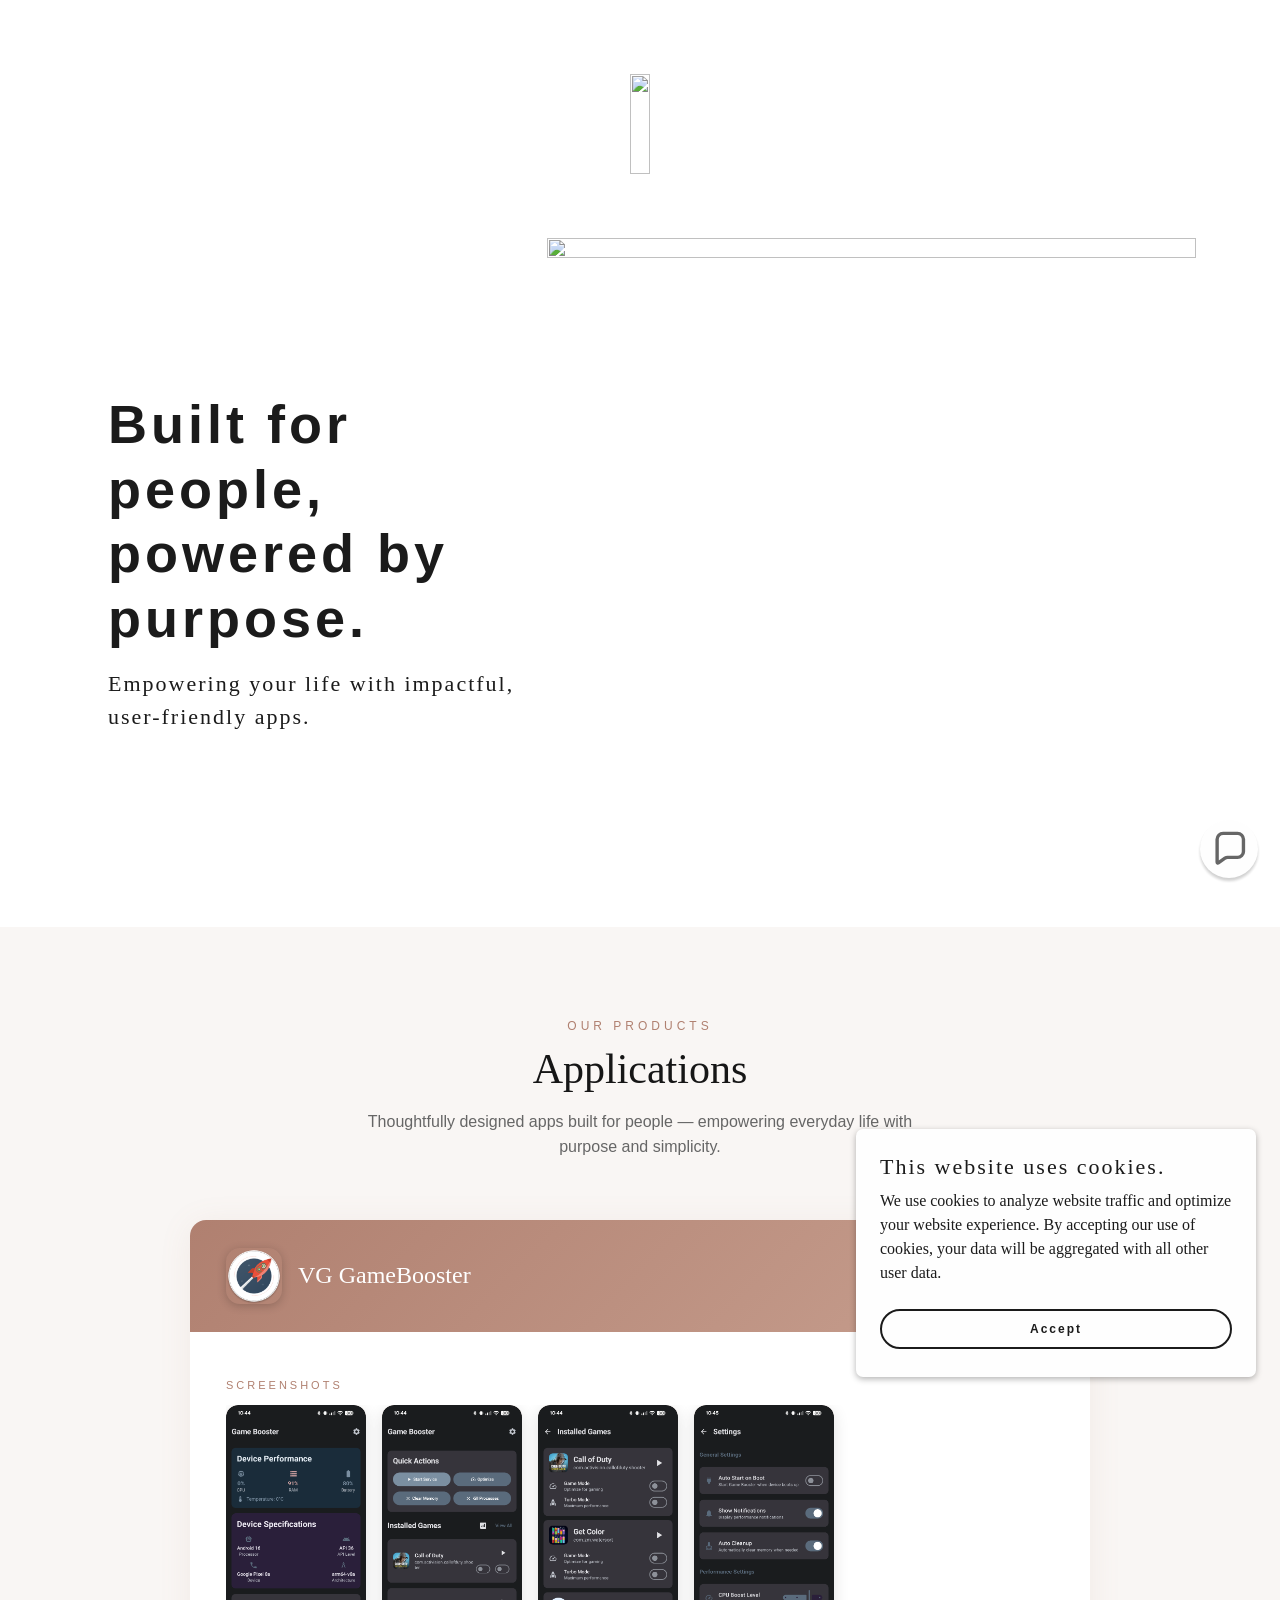
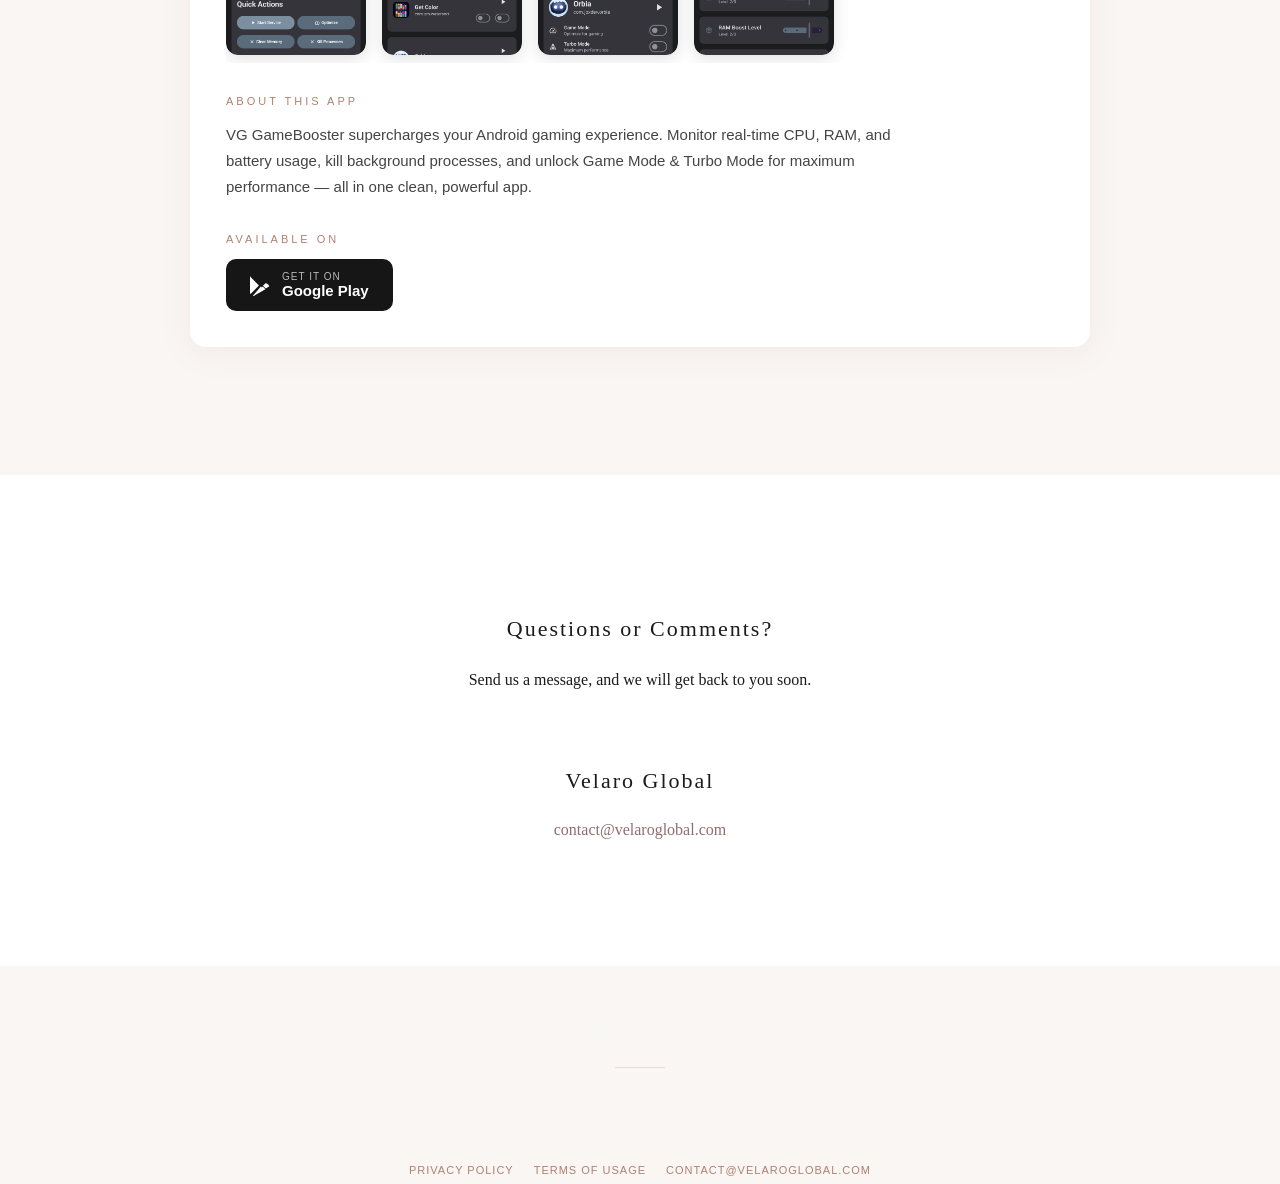
==== index.html @ 71d916b4 "refactoring: updated the html and removed footers" ====
<!DOCTYPE html>
<!-- saved from url=(0056)# -->
<html lang="en-IN"><head><meta http-equiv="Content-Type" content="text/html; charset=UTF-8"><meta http-equiv="X-UA-Compatible" content="IE=edge"><meta name="viewport" content="width=device-width, initial-scale=1"><title>Velaro Global</title>
<link rel="icon" type="image/x-icon" href="favicon.ico">
<link rel="icon" type="image/png" sizes="16x16" href="favicon-16x16.png">
<link rel="icon" type="image/png" sizes="32x32" href="favicon-32x32.png">
<link rel="apple-touch-icon" sizes="180x180" href="apple-touch-icon.png">
<link rel="icon" type="image/png" sizes="96x96" href="favicon-96x96.png"><meta name="author" content="Velaro Global"><meta name="generator" content="Starfield Technologies; Go Daddy Website Builder 8.0.0000"><meta property="og:url" content="#">
<meta property="og:site_name" content="Velaro Global">
<meta property="og:title" content="Velaro Global">
<meta property="og:description" content="Empowering your life with impactful, user-friendly apps.">
<meta property="og:type" content="website">
<meta property="og:image" content="https://img1.wsimg.com/isteam/getty/1651698988">
<meta property="og:locale" content="en_IN">
<meta name="twitter:card" content="summary">
<meta name="twitter:title" content="Velaro Global">
<meta name="twitter:description" content="Built for people, powered by purpose.">
<meta name="twitter:image" content="https://img1.wsimg.com/isteam/getty/1651698988">
<meta name="twitter:image:alt" content="Velaro Global">
<meta name="theme-color" content="#fefefe"><style data-inline-fonts="">/* latin-ext */
@font-face {
  font-family: 'Karla';
  font-style: normal;
  font-weight: 400;
  font-display: swap;
  src: url(https://img1.wsimg.com/gfonts/s/karla/v33/qkB9XvYC6trAT55ZBi1ueQVIjQTD-JrIH2G7nytkHRyQ8p4wUjm6bnEr.woff2) format('woff2');
  unicode-range: U+0100-02BA, U+02BD-02C5, U+02C7-02CC, U+02CE-02D7, U+02DD-02FF, U+0304, U+0308, U+0329, U+1D00-1DBF, U+1E00-1E9F, U+1EF2-1EFF, U+2020, U+20A0-20AB, U+20AD-20C0, U+2113, U+2C60-2C7F, U+A720-A7FF;
}
/* latin */
@font-face {
  font-family: 'Karla';
  font-style: normal;
  font-weight: 400;
  font-display: swap;
  src: url(https://img1.wsimg.com/gfonts/s/karla/v33/qkB9XvYC6trAT55ZBi1ueQVIjQTD-JrIH2G7nytkHRyQ8p4wUje6bg.woff2) format('woff2');
  unicode-range: U+0000-00FF, U+0131, U+0152-0153, U+02BB-02BC, U+02C6, U+02DA, U+02DC, U+0304, U+0308, U+0329, U+2000-206F, U+20AC, U+2122, U+2191, U+2193, U+2212, U+2215, U+FEFF, U+FFFD;
}
/* latin-ext */
@font-face {
  font-family: 'Karla';
  font-style: normal;
  font-weight: 700;
  font-display: swap;
  src: url(https://img1.wsimg.com/gfonts/s/karla/v33/qkB9XvYC6trAT55ZBi1ueQVIjQTD-JrIH2G7nytkHRyQ8p4wUjm6bnEr.woff2) format('woff2');
  unicode-range: U+0100-02BA, U+02BD-02C5, U+02C7-02CC, U+02CE-02D7, U+02DD-02FF, U+0304, U+0308, U+0329, U+1D00-1DBF, U+1E00-1E9F, U+1EF2-1EFF, U+2020, U+20A0-20AB, U+20AD-20C0, U+2113, U+2C60-2C7F, U+A720-A7FF;
}
/* latin */
@font-face {
  font-family: 'Karla';
  font-style: normal;
  font-weight: 700;
  font-display: swap;
  src: url(https://img1.wsimg.com/gfonts/s/karla/v33/qkB9XvYC6trAT55ZBi1ueQVIjQTD-JrIH2G7nytkHRyQ8p4wUje6bg.woff2) format('woff2');
  unicode-range: U+0000-00FF, U+0131, U+0152-0153, U+02BB-02BC, U+02C6, U+02DA, U+02DC, U+0304, U+0308, U+0329, U+2000-206F, U+20AC, U+2122, U+2191, U+2193, U+2212, U+2215, U+FEFF, U+FFFD;
}

/* cyrillic-ext */
@font-face {
  font-family: 'Old Standard TT';
  font-style: italic;
  font-weight: 400;
  font-display: swap;
  src: url(https://img1.wsimg.com/gfonts/s/oldstandardtt/v22/MwQsbh3o1vLImiwAVvYawgcf2eVer2q3bHNiZg.woff2) format('woff2');
  unicode-range: U+0460-052F, U+1C80-1C8A, U+20B4, U+2DE0-2DFF, U+A640-A69F, U+FE2E-FE2F;
}
/* cyrillic */
@font-face {
  font-family: 'Old Standard TT';
  font-style: italic;
  font-weight: 400;
  font-display: swap;
  src: url(https://img1.wsimg.com/gfonts/s/oldstandardtt/v22/MwQsbh3o1vLImiwAVvYawgcf2eVer2q-bHNiZg.woff2) format('woff2');
  unicode-range: U+0301, U+0400-045F, U+0490-0491, U+04B0-04B1, U+2116;
}
/* vietnamese */
@font-face {
  font-family: 'Old Standard TT';
  font-style: italic;
  font-weight: 400;
  font-display: swap;
  src: url(https://img1.wsimg.com/gfonts/s/oldstandardtt/v22/MwQsbh3o1vLImiwAVvYawgcf2eVer2q1bHNiZg.woff2) format('woff2');
  unicode-range: U+0102-0103, U+0110-0111, U+0128-0129, U+0168-0169, U+01A0-01A1, U+01AF-01B0, U+0300-0301, U+0303-0304, U+0308-0309, U+0323, U+0329, U+1EA0-1EF9, U+20AB;
}
/* latin-ext */
@font-face {
  font-family: 'Old Standard TT';
  font-style: italic;
  font-weight: 400;
  font-display: swap;
  src: url(https://img1.wsimg.com/gfonts/s/oldstandardtt/v22/MwQsbh3o1vLImiwAVvYawgcf2eVer2q0bHNiZg.woff2) format('woff2');
  unicode-range: U+0100-02BA, U+02BD-02C5, U+02C7-02CC, U+02CE-02D7, U+02DD-02FF, U+0304, U+0308, U+0329, U+1D00-1DBF, U+1E00-1E9F, U+1EF2-1EFF, U+2020, U+20A0-20AB, U+20AD-20C0, U+2113, U+2C60-2C7F, U+A720-A7FF;
}
/* latin */
@font-face {
  font-family: 'Old Standard TT';
  font-style: italic;
  font-weight: 400;
  font-display: swap;
  src: url(https://img1.wsimg.com/gfonts/s/oldstandardtt/v22/MwQsbh3o1vLImiwAVvYawgcf2eVer2q6bHM.woff2) format('woff2');
  unicode-range: U+0000-00FF, U+0131, U+0152-0153, U+02BB-02BC, U+02C6, U+02DA, U+02DC, U+0304, U+0308, U+0329, U+2000-206F, U+20AC, U+2122, U+2191, U+2193, U+2212, U+2215, U+FEFF, U+FFFD;
}
/* cyrillic-ext */
@font-face {
  font-family: 'Old Standard TT';
  font-style: normal;
  font-weight: 400;
  font-display: swap;
  src: url(https://img1.wsimg.com/gfonts/s/oldstandardtt/v22/MwQubh3o1vLImiwAVvYawgcf2eVep1q4dHc.woff2) format('woff2');
  unicode-range: U+0460-052F, U+1C80-1C8A, U+20B4, U+2DE0-2DFF, U+A640-A69F, U+FE2E-FE2F;
}
/* cyrillic */
@font-face {
  font-family: 'Old Standard TT';
  font-style: normal;
  font-weight: 400;
  font-display: swap;
  src: url(https://img1.wsimg.com/gfonts/s/oldstandardtt/v22/MwQubh3o1vLImiwAVvYawgcf2eVerlq4dHc.woff2) format('woff2');
  unicode-range: U+0301, U+0400-045F, U+0490-0491, U+04B0-04B1, U+2116;
}
/* vietnamese */
@font-face {
  font-family: 'Old Standard TT';
  font-style: normal;
  font-weight: 400;
  font-display: swap;
  src: url(https://img1.wsimg.com/gfonts/s/oldstandardtt/v22/MwQubh3o1vLImiwAVvYawgcf2eVepVq4dHc.woff2) format('woff2');
  unicode-range: U+0102-0103, U+0110-0111, U+0128-0129, U+0168-0169, U+01A0-01A1, U+01AF-01B0, U+0300-0301, U+0303-0304, U+0308-0309, U+0323, U+0329, U+1EA0-1EF9, U+20AB;
}
/* latin-ext */
@font-face {
  font-family: 'Old Standard TT';
  font-style: normal;
  font-weight: 400;
  font-display: swap;
  src: url(https://img1.wsimg.com/gfonts/s/oldstandardtt/v22/MwQubh3o1vLImiwAVvYawgcf2eVepFq4dHc.woff2) format('woff2');
  unicode-range: U+0100-02BA, U+02BD-02C5, U+02C7-02CC, U+02CE-02D7, U+02DD-02FF, U+0304, U+0308, U+0329, U+1D00-1DBF, U+1E00-1E9F, U+1EF2-1EFF, U+2020, U+20A0-20AB, U+20AD-20C0, U+2113, U+2C60-2C7F, U+A720-A7FF;
}
/* latin */
@font-face {
  font-family: 'Old Standard TT';
  font-style: normal;
  font-weight: 400;
  font-display: swap;
  src: url(https://img1.wsimg.com/gfonts/s/oldstandardtt/v22/MwQubh3o1vLImiwAVvYawgcf2eVeqlq4.woff2) format('woff2');
  unicode-range: U+0000-00FF, U+0131, U+0152-0153, U+02BB-02BC, U+02C6, U+02DA, U+02DC, U+0304, U+0308, U+0329, U+2000-206F, U+20AC, U+2122, U+2191, U+2193, U+2212, U+2215, U+FEFF, U+FFFD;
}
/* cyrillic-ext */
@font-face {
  font-family: 'Old Standard TT';
  font-style: normal;
  font-weight: 700;
  font-display: swap;
  src: url(https://img1.wsimg.com/gfonts/s/oldstandardtt/v22/MwQrbh3o1vLImiwAVvYawgcf2eVWEX-tRlZfX80.woff2) format('woff2');
  unicode-range: U+0460-052F, U+1C80-1C8A, U+20B4, U+2DE0-2DFF, U+A640-A69F, U+FE2E-FE2F;
}
/* cyrillic */
@font-face {
  font-family: 'Old Standard TT';
  font-style: normal;
  font-weight: 700;
  font-display: swap;
  src: url(https://img1.wsimg.com/gfonts/s/oldstandardtt/v22/MwQrbh3o1vLImiwAVvYawgcf2eVWEX-tT1ZfX80.woff2) format('woff2');
  unicode-range: U+0301, U+0400-045F, U+0490-0491, U+04B0-04B1, U+2116;
}
/* vietnamese */
@font-face {
  font-family: 'Old Standard TT';
  font-style: normal;
  font-weight: 700;
  font-display: swap;
  src: url(https://img1.wsimg.com/gfonts/s/oldstandardtt/v22/MwQrbh3o1vLImiwAVvYawgcf2eVWEX-tRFZfX80.woff2) format('woff2');
  unicode-range: U+0102-0103, U+0110-0111, U+0128-0129, U+0168-0169, U+01A0-01A1, U+01AF-01B0, U+0300-0301, U+0303-0304, U+0308-0309, U+0323, U+0329, U+1EA0-1EF9, U+20AB;
}
/* latin-ext */
@font-face {
  font-family: 'Old Standard TT';
  font-style: normal;
  font-weight: 700;
  font-display: swap;
  src: url(https://img1.wsimg.com/gfonts/s/oldstandardtt/v22/MwQrbh3o1vLImiwAVvYawgcf2eVWEX-tRVZfX80.woff2) format('woff2');
  unicode-range: U+0100-02BA, U+02BD-02C5, U+02C7-02CC, U+02CE-02D7, U+02DD-02FF, U+0304, U+0308, U+0329, U+1D00-1DBF, U+1E00-1E9F, U+1EF2-1EFF, U+2020, U+20A0-20AB, U+20AD-20C0, U+2113, U+2C60-2C7F, U+A720-A7FF;
}
/* latin */
@font-face {
  font-family: 'Old Standard TT';
  font-style: normal;
  font-weight: 700;
  font-display: swap;
  src: url(https://img1.wsimg.com/gfonts/s/oldstandardtt/v22/MwQrbh3o1vLImiwAVvYawgcf2eVWEX-tS1Zf.woff2) format('woff2');
  unicode-range: U+0000-00FF, U+0131, U+0152-0153, U+02BB-02BC, U+02C6, U+02DA, U+02DC, U+0304, U+0308, U+0329, U+2000-206F, U+20AC, U+2122, U+2191, U+2193, U+2212, U+2215, U+FEFF, U+FFFD;
}
</style><style>.x{-ms-text-size-adjust:100%;-webkit-text-size-adjust:100%;-webkit-tap-highlight-color:rgba(0,0,0,0);margin:0;box-sizing:border-box}.x *,.x :after,.x :before{box-sizing:inherit}.x-el a[href^="mailto:"]:not(.x-el),.x-el a[href^="tel:"]:not(.x-el){color:inherit;font-size:inherit;text-decoration:inherit}.x-el-article,.x-el-aside,.x-el-details,.x-el-figcaption,.x-el-figure,.x-el-footer,.x-el-header,.x-el-hgroup,.x-el-main,.x-el-menu,.x-el-nav,.x-el-section,.x-el-summary{display:block}.x-el-audio,.x-el-canvas,.x-el-progress,.x-el-video{display:inline-block;vertical-align:baseline}.x-el-audio:not([controls]){display:none;height:0}.x-el-template{display:none}.x-el-a{background-color:transparent;color:inherit}.x-el-a:active,.x-el-a:hover{outline:0}.x-el-abbr[title]{border-bottom:1px dotted}.x-el-b,.x-el-strong{font-weight:700}.x-el-dfn{font-style:italic}.x-el-mark{background:#ff0;color:#000}.x-el-small{font-size:80%}.x-el-sub,.x-el-sup{font-size:75%;line-height:0;position:relative;vertical-align:baseline}.x-el-sup{top:-.5em}.x-el-sub{bottom:-.25em}.x-el-img{vertical-align:middle;border:0}.x-el-svg:not(:root){overflow:hidden}.x-el-figure{margin:0}.x-el-hr{box-sizing:content-box;height:0}.x-el-pre{overflow:auto}.x-el-code,.x-el-kbd,.x-el-pre,.x-el-samp{font-family:monospace,monospace;font-size:1em}.x-el-button,.x-el-input,.x-el-optgroup,.x-el-select,.x-el-textarea{color:inherit;font:inherit;margin:0}.x-el-button{overflow:visible}.x-el-button,.x-el-select{text-transform:none}.x-el-button,.x-el-input[type=button],.x-el-input[type=reset],.x-el-input[type=submit]{-webkit-appearance:button;cursor:pointer}.x-el-button[disabled],.x-el-input[disabled]{cursor:default}.x-el-button::-moz-focus-inner,.x-el-input::-moz-focus-inner{border:0;padding:0}.x-el-input{line-height:normal}.x-el-input[type=checkbox],.x-el-input[type=radio]{box-sizing:border-box;padding:0}.x-el-input[type=number]::-webkit-inner-spin-button,.x-el-input[type=number]::-webkit-outer-spin-button{height:auto}.x-el-input[type=search]{-webkit-appearance:textfield;box-sizing:content-box}.x-el-input[type=search]::-webkit-search-cancel-button,.x-el-input[type=search]::-webkit-search-decoration{-webkit-appearance:none}.x-el-textarea{border:0}.x-el-fieldset{border:1px solid silver;margin:0 2px;padding:.35em .625em .75em}.x-el-legend{border:0;padding:0}.x-el-textarea{overflow:auto}.x-el-optgroup{font-weight:700}.x-el-table{border-collapse:collapse;border-spacing:0}.x-el-td,.x-el-th{padding:0}.x{-webkit-font-smoothing:antialiased}.x-el-hr{border:0}.x-el-fieldset,.x-el-input,.x-el-select,.x-el-textarea{margin-top:0;margin-bottom:0}.x-el-fieldset,.x-el-input[type=email],.x-el-input[type=text],.x-el-textarea{width:100%}.x-el-input,.x-el-label{vertical-align:middle}.x-el-input{border-style:none;padding:.5em}.x-el-select:not([multiple]){vertical-align:middle}.x-el-textarea{line-height:1.75;padding:.5em}.x-el.d-none{display:none!important}.sideline-footer{margin-top:auto}.disable-scroll{touch-action:none;overflow:hidden;position:fixed;max-width:100vw}@keyframes loaderscale{0%{transform:scale(1);opacity:1}45%{transform:scale(.1);opacity:.7}80%{transform:scale(1);opacity:1}}.x-loader svg{display:inline-block}.x-loader svg:first-child{animation:loaderscale .75s cubic-bezier(.2,.68,.18,1.08) -.24s infinite}.x-loader svg:nth-child(2){animation:loaderscale .75s cubic-bezier(.2,.68,.18,1.08) -.12s infinite}.x-loader svg:nth-child(3){animation:loaderscale .75s cubic-bezier(.2,.68,.18,1.08) 0s infinite}.x-icon>svg{transition:transform .33s ease-in-out}.x-icon>svg.rotate-90{transform:rotate(-90deg)}.x-icon>svg.rotate90{transform:rotate(90deg)}.x-icon>svg.rotate-180{transform:rotate(-180deg)}.x-icon>svg.rotate180{transform:rotate(180deg)}.x-rt ol,.x-rt ul{text-align:left}.x-rt p{margin:0}.mte-inline-block{display:inline-block}@media only screen and (min-device-width:1025px){:root select,_::-webkit-full-page-media,_:future{font-family:sans-serif!important}}

</style>
<style>/*
Copyright (c) 2011-2012, Jonathan Pinhorn (jonpinhorn.typedesign@gmail.com), with Reserved Font Names "Karla"

This Font Software is licensed under the SIL Open Font License, Version 1.1.
This license is copied below, and is also available with a FAQ at: http://scripts.sil.org/OFL

—————————————————————————————-
SIL OPEN FONT LICENSE Version 1.1 - 26 February 2007
—————————————————————————————-
*/

/*
Copyright 2011 The Old Standard Project Authors (amkryukov@gmail.com)

This Font Software is licensed under the SIL Open Font License, Version 1.1.
This license is copied below, and is also available with a FAQ at: http://scripts.sil.org/OFL

—————————————————————————————-
SIL OPEN FONT LICENSE Version 1.1 - 26 February 2007
—————————————————————————————-
*/
</style>
<style data-glamor="cxs-default-sheet">.x .c1-1{letter-spacing:normal}.x .c1-2{text-transform:none}.x .c1-3{background-color:rgb(255, 255, 255)}.x .c1-4{width:100%}.x .c1-5 > div{position:relative}.x .c1-6 > div{overflow:hidden}.x .c1-7 > div{margin-top:auto}.x .c1-8 > div{margin-right:auto}.x .c1-9 > div{margin-bottom:auto}.x .c1-a > div{margin-left:auto}.x .c1-b{font-family:'Old Standard TT', serif}.x .c1-c{font-size:16px}.x .c1-h{padding-top:100px}.x .c1-i{padding-bottom:100px}.x .c1-j{overflow:hidden}.x .c1-k{padding:0px !important}.x .c1-n{display:none}.x .c1-p{position:relative}.x .c1-q{background-color:transparent}.x .c1-r{z-index:auto}.x .c1-w{align-items:center}.x .c1-x{flex-wrap:nowrap}.x .c1-y{display:flex}.x .c1-z{margin-top:0px}.x .c1-10{margin-right:0px}.x .c1-11{margin-bottom:0px}.x .c1-12{margin-left:0px}.x .c1-13{padding-top:8px}.x .c1-14{padding-right:8px}.x .c1-15{padding-bottom:8px}.x .c1-16{padding-left:8px}.x .c1-17{[object -object]:0px}.x .c1-19{width:0px}.x .c1-1a{padding-right:0px}.x .c1-1b{padding-left:0px}.x .c1-1c{text-align:center}.x .c1-1d{justify-content:center}.x .c1-1e{overflow-wrap:break-word}.x .c1-1f{display:inline-block}.x .c1-1g{font-family:'Karla', sans-serif}.x .c1-1h{font-size:14px}.x .c1-1p{letter-spacing:inherit}.x .c1-1q{text-transform:inherit}.x .c1-1r{text-decoration:none}.x .c1-1s{word-wrap:break-word}.x .c1-1t{display:inline}.x .c1-1u{cursor:pointer}.x .c1-1v{border-top:0px}.x .c1-1w{border-right:0px}.x .c1-1x{border-bottom:0px}.x .c1-1y{border-left:0px}.x .c1-1z{max-width:100%}.x .c1-20{width:auto}.x .c1-21{color:rgb(22, 22, 22)}.x .c1-22{font-weight:inherit}.x .c1-23:hover{color:rgb(64, 64, 64)}.x .c1-24:active{color:rgb(22, 22, 22)}.x .c1-25{padding-top:0px}.x .c1-26{padding-bottom:0px}.x .c1-28{margin-left:auto}.x .c1-29{margin-right:auto}.x .c1-2a{vertical-align:middle}.x .c1-2b{aspect-ratio:1 / 1}.x .c1-2c{object-fit:contain}.x .c1-2d{height:80px}.x .c1-2e{transition:max-height .5s}.x .c1-2f{border-radius:0px}.x .c1-2y{justify-content:flex-end}.x .c1-32{padding-left:48px}.x .c1-33{padding-right:48px}.x .c1-34{padding-top:24px}.x .c1-35{padding-bottom:24px}.x .c1-36{gap:32px}.x .c1-37{flex-basis:44%}.x .c1-38{max-width:44%}.x .c1-3c{padding-left:24px}.x .c1-3d{padding-right:24px}.x .c1-3n{box-sizing:border-box}.x .c1-3o{flex-direction:row}.x .c1-3p{flex-wrap:wrap}.x .c1-3q{flex-grow:1}.x .c1-3r{flex-shrink:1}.x .c1-3s{flex-basis:auto}.x .c1-3t .nav-item.visible{padding-right:40px}.x .c1-3u .nav-item.visible{padding-left:0px}.x .c1-3v .last-visible-nav-item{padding-right:0 !important}.x .c1-3w{order:1}.x .c1-3x{flex-direction:column}.x .c1-42{text-align:left}.x .c1-43{padding-top:40px}.x .c1-44{padding-bottom:40px}.x .c1-4a{width:inherit}.x .c1-4c{display:block}.x .c1-4d{line-height:1.2}.x .c1-4e{letter-spacing:4px}.x .c1-4f{white-space:pre-line}.x .c1-4g{font-size:35px}.x .c1-4h{color:rgb(27, 27, 27)}.x .c1-4i{font-weight:700}.x .c1-4o{word-wrap:normal !important}.x .c1-4p{overflow-wrap:normal !important}.x .c1-4q{position:absolute}.x .c1-4r{visibility:hidden}.x .c1-4s{overflow:visible}.x .c1-4t{left:0px}.x .c1-4u{font-size:28px}.x .c1-4z{font-size:25px}.x .c1-54{font-size:19px}.x .c1-59{letter-spacing:2px}.x .c1-5a{line-height:1.5}.x .c1-5b{margin-bottom:16px}.x .c1-5c{text-wrap:pretty}.x .c1-5d > p{margin-top:0}.x .c1-5e > p{margin-right:0}.x .c1-5f > p{margin-bottom:0}.x .c1-5g > p{margin-left:0}.x .c1-5h{font-size:22px}.x .c1-5i{font-weight:400}.x .c1-5n{font-size:inherit !important}.x .c1-5o{color:inherit}.x .c1-5p{line-height:inherit}.x .c1-5q{font-style:italic}.x .c1-5r{text-decoration:line-through}.x .c1-5s{text-decoration:underline}.x .c1-5t{flex-basis:100%}.x .c1-5u{order:0}.x .c1-5x{height:100%}.x .c1-5y{border-width:0 !important}.x .c1-5z{margin-top:40px}.x .c1-64{margin-right:-12px}.x .c1-65{margin-bottom:-24px}.x .c1-66{margin-left:-12px}.x .c1-6b{flex-basis:0%}.x .c1-6c{padding-right:12px}.x .c1-6d{padding-left:12px}.x .c1-6o{line-height:1.25}.x .c1-6p{margin-bottom:24px}.x .c1-6q > p > ol{text-align:left}.x .c1-6r > p > ol{display:block}.x .c1-6s > p > ol{padding-left:1.3em}.x .c1-6t > p > ol{margin-left:16px}.x .c1-6u > p > ol{margin-right:16px}.x .c1-6v > p > ol{margin-top:auto}.x .c1-6w > p > ol{margin-bottom:auto}.x .c1-6x > p > ol{text-wrap:pretty}.x .c1-6y > p > ul{text-align:left}.x .c1-6z > p > ul{display:block}.x .c1-70 > p > ul{padding-left:1.3em}.x .c1-71 > p > ul{margin-left:16px}.x .c1-72 > p > ul{margin-right:16px}.x .c1-73 > p > ul{margin-top:auto}.x .c1-74 > p > ul{margin-bottom:auto}.x .c1-75 > p > ul{text-wrap:pretty}.x .c1-76 > ul{text-align:left}.x .c1-77 > ul{display:block}.x .c1-78 > ul{padding-left:1.3em}.x .c1-79 > ul{margin-left:16px}.x .c1-7a > ul{margin-right:16px}.x .c1-7b > ul{margin-top:auto}.x .c1-7c > ul{margin-bottom:auto}.x .c1-7d > ul{text-wrap:pretty}.x .c1-7e > ol{text-align:left}.x .c1-7f > ol{display:block}.x .c1-7g > ol{padding-left:1.3em}.x .c1-7h > ol{margin-left:16px}.x .c1-7i > ol{margin-right:16px}.x .c1-7j > ol{margin-top:auto}.x .c1-7k > ol{margin-bottom:auto}.x .c1-7l > ol{text-wrap:pretty}.x .c1-7m > p{line-height:1.8}.x .c1-7n{color:rgb(143, 110, 110)}.x .c1-7o:hover{color:rgb(71, 71, 71)}.x .c1-7p:active{color:rgb(48, 48, 48)}.x .c1-7q{background-color:rgb(22, 22, 22)}.x .c1-7r{padding-top:56px}.x .c1-7s{padding-bottom:56px}.x .c1-7u{color:rgb(247, 247, 247)}.x .c1-7v{border-color:rgb(42, 42, 42)}.x .c1-7w{border-bottom-width:1px}.x .c1-7x{border-style:solid}.x .c1-7y{width:50px}.x .c1-7z{margin-bottom:4px}.x .c1-80{color:rgb(254, 254, 254)}.x .c1-81:hover{color:rgb(197, 197, 197)}.x .c1-82:active{color:rgb(254, 254, 254)}.x .c1-83{position:fixed}.x .c1-84{right:0px}.x .c1-85{z-index:10000}.x .c1-86{height:auto}.x .c1-87{background-color:rgb(254, 254, 254)}.x .c1-88{overflow-y:auto}.x .c1-89{transition:all 1s ease-in}.x .c1-8a{box-shadow:0 2px 6px 0px rgba(0,0,0,0.3)}.x .c1-8b{contain:content}.x .c1-8c{bottom:-500px}.x .c1-8k{max-height:300px}.x .c1-8m{justify-content:space-between}.x .c1-8n{min-height:40px}.x .c1-8o{transition-property:background-color}.x .c1-8p{transition-duration:.3s}.x .c1-8q{transition-timing-function:ease-in-out}.x .c1-8r{margin-top:24px}.x .c1-8s{word-break:break-word}.x .c1-8t{flex-basis:50%}.x .c1-8u{padding-top:4px}.x .c1-8v{padding-bottom:4px}.x .c1-8w{border-radius:48px}.x .c1-8x{border-color:currentColor}.x .c1-8y{border-top-width:2px}.x .c1-8z{border-right-width:2px}.x .c1-90{border-bottom-width:2px}.x .c1-91{border-left-width:2px}.x .c1-92{text-shadow:none}.x .c1-93{font-size:12px}.x .c1-94:nth-child(2){margin-left:24px}.x .c1-95:hover{color:rgb(255, 255, 255)}.x .c1-96:hover{background-color:rgb(0, 0, 0)}.x .c1-97:hover{border-color:rgb(0, 0, 0)}.x .c1-9d{right:24px}.x .c1-9e{bottom:24px}.x .c1-9f{z-index:9999}.x .c1-9g{width:65px}.x .c1-9h{height:65px}</style>
<style data-glamor="cxs-xs-sheet">@media (max-width: 767px){.x .c1-l{padding-top:40px}}@media (max-width: 767px){.x .c1-m{padding-bottom:40px}}@media (max-width: 767px){.x .c1-1i{justify-content:center}}@media (max-width: 767px){.x .c1-1j{max-width:100%}}@media (max-width: 767px){.x .c1-2g{max-width:224px}}@media (max-width: 767px){.x .c1-2h{display:block}}@media (max-width: 767px){.x .c1-2i{max-height:80px}}@media (max-width: 767px){.x .c1-2j{margin-top:0}}@media (max-width: 767px){.x .c1-2k{margin-right:auto}}@media (max-width: 767px){.x .c1-2l{margin-bottom:0}}@media (max-width: 767px){.x .c1-2m{margin-left:auto}}@media (max-width: 767px){.x .c1-2n{height:100px}}@media (max-width: 767px){.x .c1-2o{width:auto}}@media (max-width: 767px){.x .c1-39{width:100%}}@media (max-width: 767px){.x .c1-3a{display:flex}}@media (max-width: 767px){.x .c1-4j{letter-spacing:2px}}</style>
<style data-glamor="cxs-sm-sheet">@media (min-width: 768px){.x .c1-d{font-size:16px}}@media (min-width: 768px) and (max-width: 1023px){.x .c1-1k{width:auto}}@media (min-width: 768px){.x .c1-1l{font-size:14px}}@media (min-width: 768px) and (max-width: 1023px){.x .c1-2p{display:block}}@media (min-width: 768px) and (max-width: 1023px){.x .c1-2q{max-height:80px}}@media (min-width: 768px) and (max-width: 1023px){.x .c1-2r{margin-top:0}}@media (min-width: 768px) and (max-width: 1023px){.x .c1-2s{margin-right:auto}}@media (min-width: 768px) and (max-width: 1023px){.x .c1-2t{margin-bottom:0}}@media (min-width: 768px) and (max-width: 1023px){.x .c1-2u{margin-left:auto}}@media (min-width: 768px) and (max-width: 1023px){.x .c1-3b{width:100%}}@media (min-width: 768px){.x .c1-3e{width:100%}}@media (min-width: 768px){.x .c1-4k{font-size:42px}}@media (min-width: 768px){.x .c1-4v{font-size:33px}}@media (min-width: 768px){.x .c1-50{font-size:26px}}@media (min-width: 768px){.x .c1-55{font-size:19px}}@media (min-width: 768px){.x .c1-5j{font-size:22px}}@media (min-width: 768px){.x .c1-67{margin-top:0}}@media (min-width: 768px){.x .c1-68{margin-right:-24px}}@media (min-width: 768px){.x .c1-69{margin-bottom:-48px}}@media (min-width: 768px){.x .c1-6a{margin-left:-24px}}@media (min-width: 768px){.x .c1-6e{margin-left:8.333333333333332%}}@media (min-width: 768px){.x .c1-6f{flex-basis:83.33333333333334%}}@media (min-width: 768px){.x .c1-6g{max-width:83.33333333333334%}}@media (min-width: 768px){.x .c1-6h{padding-top:0}}@media (min-width: 768px){.x .c1-6i{padding-right:24px}}@media (min-width: 768px){.x .c1-6j{padding-bottom:48px}}@media (min-width: 768px){.x .c1-6k{padding-left:24px}}@media (min-width: 768px){.x .c1-8d{width:400px}}@media (min-width: 768px){.x .c1-8e{max-height:500px}}@media (min-width: 768px){.x .c1-8f{border-radius:7px}}@media (min-width: 768px){.x .c1-8g{margin-top:24px}}@media (min-width: 768px){.x .c1-8h{margin-right:24px}}@media (min-width: 768px){.x .c1-8i{margin-bottom:24px}}@media (min-width: 768px){.x .c1-8j{margin-left:24px}}@media (min-width: 768px){.x .c1-8l{max-height:200px}}@media (min-width: 768px){.x .c1-98{width:auto}}@media (min-width: 768px){.x .c1-99{font-size:12px}}</style>
<style data-glamor="cxs-md-sheet">@media (min-width: 1024px){.x .c1-e{font-size:16px}}@media (min-width: 1024px){.x .c1-o{display:block}}@media (min-width: 1024px){.x .c1-s{padding-top:0px}}@media (min-width: 1024px){.x .c1-t{padding-bottom:0px}}@media (min-width: 1024px){.x .c1-u{padding-left:0px}}@media (min-width: 1024px){.x .c1-v{padding-right:0px}}@media (min-width: 1024px){.x .c1-18{display:none}}@media (min-width: 1024px){.x .c1-1m{font-size:14px}}@media (min-width: 1024px){.x .c1-27{display:inline-block}}@media (min-width: 1024px){.x .c1-2v{height:100px}}@media (min-width: 1024px){.x .c1-2w{width:auto}}@media (min-width: 1024px){.x .c1-2x{max-height:100px}}@media (min-width: 1024px){.x .c1-2z{display:flex}}@media (min-width: 1024px){.x .c1-30{width:100%}}@media (min-width: 1024px){.x .c1-31{flex-direction:column}}@media (min-width: 1024px){.x .c1-3f{padding-left:24px}}@media (min-width: 1024px){.x .c1-3g{padding-right:24px}}@media (min-width: 1024px){.x .c1-3h{margin-top:0}}@media (min-width: 1024px){.x .c1-3i{margin-right:auto}}@media (min-width: 1024px){.x .c1-3j{margin-bottom:0}}@media (min-width: 1024px){.x .c1-3k{margin-left:auto}}@media (min-width: 1024px){.x .c1-3y{flex-basis:41.66666666666667%}}@media (min-width: 1024px){.x .c1-3z{max-width:41.66666666666667%}}@media (min-width: 1024px){.x .c1-40{order:0}}@media (min-width: 1024px){.x .c1-41{align-items:flex-start}}@media (min-width: 1024px){.x .c1-45{padding-bottom:72px}}@media (min-width: 1024px){.x .c1-46{padding-top:72px}}@media (min-width: 1024px){.x .c1-47{max-width:100%}}@media (min-width: 1024px){.x .c1-48 > :nth-child(n){margin-bottom:16px}}@media (min-width: 1024px){.x .c1-49  > :last-child{margin-bottom:0 !important}}@media (min-width: 1024px){.x .c1-4b{width:984px}}@media (min-width: 1024px){.x .c1-4l{font-size:42px}}@media (min-width: 1024px){.x .c1-4w{font-size:33px}}@media (min-width: 1024px){.x .c1-51{font-size:26px}}@media (min-width: 1024px){.x .c1-56{font-size:19px}}@media (min-width: 1024px){.x .c1-5k{font-size:22px}}@media (min-width: 1024px){.x .c1-5v{flex-basis:58.333333333333336%}}@media (min-width: 1024px){.x .c1-5w{max-width:58.333333333333336%}}@media (min-width: 1024px){.x .c1-60{margin-top:40px}}@media (min-width: 1024px){.x .c1-61{margin-bottom:40px}}@media (min-width: 1024px){.x .c1-62{padding-left:56px}}@media (min-width: 1024px){.x .c1-63{padding-right:56px}}@media (min-width: 1024px){.x .c1-6l{margin-left:16.666666666666664%}}@media (min-width: 1024px){.x .c1-6m{flex-basis:66.66666666666666%}}@media (min-width: 1024px){.x .c1-6n{max-width:66.66666666666666%}}@media (min-width: 1024px){.x .c1-7t{min-width:100%}}@media (min-width: 1024px){.x .c1-9a{font-size:12px}}@media (min-width: 1024px){.x .c1-9i{z-index:9999}}</style>
<style data-glamor="cxs-lg-sheet">@media (min-width: 1280px){.x .c1-f{font-size:16px}}@media (min-width: 1280px){.x .c1-1n{font-size:14px}}@media (min-width: 1280px){.x .c1-3l{width:1160px}}@media (min-width: 1280px){.x .c1-4m{font-size:54px}}@media (min-width: 1280px){.x .c1-4x{font-size:39px}}@media (min-width: 1280px){.x .c1-52{font-size:28px}}@media (min-width: 1280px){.x .c1-57{font-size:19px}}@media (min-width: 1280px){.x .c1-5l{font-size:22px}}@media (min-width: 1280px){.x .c1-9b{font-size:12px}}</style>
<style data-glamor="cxs-xl-sheet">@media (min-width: 1536px){.x .c1-g{font-size:18px}}@media (min-width: 1536px){.x .c1-1o{font-size:16px}}@media (min-width: 1536px){.x .c1-3m{width:1280px}}@media (min-width: 1536px){.x .c1-4n{font-size:56px}}@media (min-width: 1536px){.x .c1-4y{font-size:42px}}@media (min-width: 1536px){.x .c1-53{font-size:32px}}@media (min-width: 1536px){.x .c1-58{font-size:21px}}@media (min-width: 1536px){.x .c1-5m{font-size:24px}}@media (min-width: 1536px){.x .c1-9c{font-size:14px}}</style>


<style>.grecaptcha-badge { visibility: hidden; }</style>

<script>"use strict";

if ('serviceWorker' in navigator) {
  window.addEventListener('load', function () {
    navigator.serviceWorker.register('/sw.js');
  });
}</script><style id="dynamic-tagline-43135-style">#dynamic-tagline-43135 { font-size: 54px !important; }</style><script crossorigin="Anonymous" src="./Velaro Global_files/bs-layout28-Theme-publish-Theme-0334c4e1.js"></script><script crossorigin="Anonymous" src="./Velaro Global_files/bs-Component-d750a9f7.js"></script><script crossorigin="Anonymous" src="./Velaro Global_files/bs-_rollupPluginBabelHelpers-5804ec33.js"></script><script crossorigin="Anonymous" src="./Velaro Global_files/bs-defaultSocialIconPack-a2c518b6.js"></script><script crossorigin="Anonymous" src="./Velaro Global_files/bs-imageToHeaderTreatments-cbda470b.js"></script><script crossorigin="Anonymous" src="./Velaro Global_files/bs-index-52fbaa26.js"></script><script crossorigin="Anonymous" src="./Velaro Global_files/bs-index2-87bd33e6.js"></script><script crossorigin="Anonymous" src="./Velaro Global_files/bs-index3-84bb078b.js"></script><script crossorigin="Anonymous" src="./Velaro Global_files/bs-linkIndicator-c1af92dd.js"></script><script crossorigin="Anonymous" src="./Velaro Global_files/bs-loaders-fffeeba5.js"></script><script crossorigin="Anonymous" src="./Velaro Global_files/bs-modernThinRound-ced97fbd.js"></script><script crossorigin="Anonymous" src="./Velaro Global_files/bs-overlayTypes-6afcb3a5.js"></script><script crossorigin="Anonymous" src="./Velaro Global_files/formIdentifiers-99523055.js"></script><script crossorigin="Anonymous" src="./Velaro Global_files/traffic2-0a7e72c6.js"></script><script crossorigin="Anonymous" src="./Velaro Global_files/badge-e542c4f1.js"></script><script crossorigin="Anonymous" src="./Velaro Global_files/Carousel-7574d33c.js"></script><script crossorigin="Anonymous" src="./Velaro Global_files/ColorSwatch-4196a0a9.js"></script><script crossorigin="Anonymous" src="./Velaro Global_files/DynamicFontScaler-6cccd626.js"></script><script crossorigin="Anonymous" src="./Velaro Global_files/bs-dataAids-dc689f22.js"></script><script crossorigin="Anonymous" src="./Velaro Global_files/bs-navigationDrawer-27f5f1f5.js"></script><script crossorigin="Anonymous" src="./Velaro Global_files/bs-searchFormLocations-c86f2a99.js"></script><script crossorigin="Anonymous" src="./Velaro Global_files/_commonjsHelpers-67085353.js"></script><script crossorigin="Anonymous" src="./Velaro Global_files/_react_commonjs-external-a1351e34.js"></script><script crossorigin="Anonymous" src="./Velaro Global_files/_rollupPluginBabelHelpers-8ce54c82.js"></script><script crossorigin="Anonymous" src="./Velaro Global_files/interopRequireDefault-c83974f7.js"></script><script crossorigin="Anonymous" src="./Velaro Global_files/dynamicFontScaler-ecd443bf.js"></script><script>
    "undefined" === typeof _trfq && (window._trfq = []);
    
    
    const UAWAnalytics = (function() {
      const InteractiveType = {"ActionTaken":"action_taken","Button":"btn","Checkbox":"checkbox","Dropdown":"dropdown","Input":"input","Link":"link","Tooltip":"tooltip","Viewable":"viewable"};
      const ErrorCode = {"Failed":"failed","FailedToDisplay":"failed_to_display","NoValidAdDecisions":"no_valid_ad_decisions","NothingToDisplay":"nothing_to_display"};
      const Interaction = {"Click":"click","Change":"change","Check":"check","Truncate":"truncate","UnCheck":"uncheck","Select":"select","Error":"error","Impression":"impression"};
      const getExpEvent = function getExpEvent(eid, interaction) {
    return {
        schema: 'add_event',
        version: 'v1',
        data: {
            eid: eid,
            type: interaction
        }
    };
};
      const convertToTrafficLiteEvent = function convertToTrafficLiteEvent(event) {
    return ['cmdLogEvent', event.data.type, event.data.eid, event.properties];
};
      const triggerEvents = function triggerEvents() {
    var events = [];
    for (var _i = 0; _i < arguments.length; _i++) {
        events[_i] = arguments[_i];
    }
    if (typeof window !== 'undefined') {
        for (var _a = 0, events_1 = events; _a < events_1.length; _a++) {
            var e = events_1[_a];
            if (window._trfq) {
                (window._trfq || []).push(convertToTrafficLiteEvent(e));
            }
            else {
                (window._expDataLayer || []).push(e);
            }
        }
    }
};

      return {
        Interaction,
        getExpEvent,
        convertToTrafficLiteEvent,
        triggerEvents
      };
    })();
  

    const placements = document.querySelectorAll('.placement-container');
    if (placements && placements.length) {
      placements.forEach(function (placement) {
        const impressionId = placement.getAttribute('data-impressionid');
        const baseEID = "ads.adPlacementKey_gd-wam-pos1.omsId_baseline/psName_WAM_BANNER_V1/impressionId_" + impressionId;
        
        const onClick = function(eid) {
            UAWAnalytics.triggerEvents(UAWAnalytics.getExpEvent(eid, UAWAnalytics.Interaction.Click));
          };

        const onImpression = function() {
            UAWAnalytics.triggerEvents(UAWAnalytics.getExpEvent(baseEID, UAWAnalytics.Interaction.Impression));
          };

        // Track clicks
        placement.addEventListener('click', function (e) {
          const eidElement = e.target.closest('[data-eid]');
          if (eidElement) {
            onClick(eidElement.getAttribute('data-eid'));
          }
        });

        // Use Intersection Observer API for visibility detection and impression tracking
        if ('IntersectionObserver' in window) {
          const observer = new IntersectionObserver(function (entries) {
            entries.forEach(function (entry) {
              if (entry.isIntersecting) {
                onImpression();
                observer.disconnect();
              }
            });
          }, { rootMargin: '100px 0px' });
          observer.observe(placement);
        } else {
          // Fallback for browsers that do not support Intersection Observer
          const checkVisibility = function () {
            const rect = placement.getBoundingClientRect();
            if (rect.top < window.innerHeight && rect.bottom > 0) {
              onImpression();
              window.removeEventListener('scroll', checkVisibility);
            }
            window.removeEventListener('scroll', checkVisibility);
          }
          window.addEventListener('scroll', checkVisibility);
          checkVisibility();
        }
      });
    }
  
  </script>
  <link rel="stylesheet" href="assets/css/vg-styles.css">
</head>
<body class="x x-fonts-karla" data-new-gr-c-s-check-loaded="14.1255.0" data-gr-ext-installed=""><div id="layout-d-4-b-51-aba-7-f-70-499-e-aa-76-4-af-03-f-47-bdaf" class="layout layout-layout layout-layout-layout-28 locale-en-IN lang-en"><div data-ux="Page" id="page-43126" class="x-el x-el-div x-el c1-1 c1-2 c1-3 c1-4 c1-5 c1-6 c1-7 c1-8 c1-9 c1-a c1-b c1-c c1-d c1-e c1-f c1-g c1-1 c1-2 c1-b c1-c c1-d c1-e c1-f c1-g"><div data-ux="Block" class="x-el x-el-div page-inner c1-1 c1-2 c1-b c1-c c1-d c1-e c1-f c1-g"><div id="c45d71e3-98bd-49cd-a3f2-327273ee3b19" class="widget widget-header widget-header-header-9"><div data-ux="Header" role="main" data-aid="HEADER_WIDGET" id="n-43127" class="x-el x-el-div x-el x-el c1-1 c1-2 c1-b c1-c c1-d c1-e c1-f c1-g c1-1 c1-2 c1-3 c1-b c1-c c1-d c1-e c1-f c1-g c1-1 c1-2 c1-b c1-c c1-d c1-e c1-f c1-g"><div> <div style="width: 100%; min-height: 50px;"></div></div><section data-ux="Section" data-aid="HEADER_SECTION" class="x-el x-el-section c1-1 c1-2 c1-3 c1-h c1-i c1-j c1-k c1-b c1-c c1-l c1-m c1-d c1-e c1-f c1-g"><div data-ux="Block" class="x-el x-el-div c1-1 c1-2 c1-n c1-b c1-c c1-d c1-o c1-e c1-f c1-g"></div><nav data-ux="Block" class="x-el x-el-nav c1-1 c1-2 c1-p c1-q c1-r c1-b c1-c c1-d c1-s c1-t c1-u c1-v c1-e c1-f c1-g"><div data-ux="Block" class="x-el x-el-div c1-1 c1-2 c1-w c1-x c1-4 c1-y c1-z c1-10 c1-11 c1-12 c1-13 c1-14 c1-15 c1-16 c1-17 c1-b c1-c c1-d c1-18 c1-e c1-f c1-g"><div data-ux="Block" class="x-el x-el-div c1-1 c1-2 c1-19 c1-1a c1-1b c1-b c1-c c1-d c1-e c1-f c1-g"></div><div data-ux="Block" class="x-el x-el-div c1-1 c1-2 c1-y c1-4 c1-1c c1-1d c1-1e c1-16 c1-14 c1-b c1-c c1-d c1-e c1-f c1-g"><div data-ux="Block" data-aid="HEADER_LOGO_RENDERED" class="x-el x-el-div c1-1f c1-1g c1-1h c1-1i c1-1j c1-1k c1-1l c1-1m c1-1n c1-1o"><a rel="" role="link" aria-haspopup="menu" data-ux="Link" data-page="ef89a92d-e8de-4093-a562-13787803a659" title="" href="#" data-typography="LinkAlpha" class="x-el x-el-a c1-1p c1-1q c1-1r c1-1s c1-1e c1-1t c1-1u c1-1v c1-1w c1-1x c1-1y c1-1z c1-20 c1-b c1-21 c1-c c1-22 c1-23 c1-24 c1-d c1-e c1-f c1-g" data-tccl="ux2.HEADER.header9.Logo.Default.Link.Default.43130.click,click"><div data-ux="Block" class="x-el x-el-div c1-1 c1-2 c1-25 c1-1a c1-26 c1-1b c1-17 c1-b c1-c c1-d c1-27 c1-e c1-f c1-g"><img src="./Velaro Global_files/qt=q_95" srcset="//img1.wsimg.com/isteam/ip/d4b51aba-7f70-499e-aa76-4af03f47bdaf/VG%202.png/:/rs=w:100,h:100,cg:true,m/cr=w:100,h:100/qt=q:95, //img1.wsimg.com/isteam/ip/d4b51aba-7f70-499e-aa76-4af03f47bdaf/VG%202.png/:/rs=w:200,h:200,cg:true,m/cr=w:200,h:200/qt=q:95 2x, //img1.wsimg.com/isteam/ip/d4b51aba-7f70-499e-aa76-4af03f47bdaf/VG%202.png/:/rs=w:300,h:300,cg:true,m/cr=w:300,h:300/qt=q:95 3x" data-ux="ImageLogo" data-aid="HEADER_LOGO_IMAGE_RENDERED" class="x-el x-el-img c1-1 c1-2 c1-4 c1-1z c1-28 c1-29 c1-z c1-11 c1-2a c1-2b c1-2c c1-2d c1-q c1-2e c1-25 c1-1a c1-26 c1-1b c1-2f c1-17 c1-b c1-c c1-2g c1-2h c1-2i c1-2j c1-2k c1-2l c1-2m c1-2n c1-2o c1-2p c1-2q c1-2r c1-2s c1-2t c1-2u c1-d c1-2v c1-2w c1-2x c1-e c1-f c1-g"></div></a></div></div><div data-ux="Block" class="x-el x-el-div c1-1 c1-2 c1-19 c1-1a c1-1b c1-y c1-2y c1-b c1-c c1-d c1-e c1-f c1-g"></div></div><div data-ux="Container" id="navBarId-43132" class="x-el x-el-div c1-1 c1-2 c1-28 c1-29 c1-1b c1-1a c1-1z c1-n c1-b c1-c c1-d c1-2z c1-30 c1-31 c1-e c1-f c1-g"><div data-ux="Container" class="x-el x-el-div c1-1 c1-2 c1-28 c1-29 c1-32 c1-33 c1-1z c1-y c1-4 c1-34 c1-35 c1-1d c1-36 c1-b c1-c c1-d c1-e c1-f c1-g"><div data-ux="Block" class="x-el x-el-div c1-1 c1-2 c1-y c1-w c1-1d c1-37 c1-38 c1-b c1-c c1-d c1-e c1-f c1-g"><div data-ux="Block" class="x-el x-el-div c1-1 c1-2 c1-y c1-w c1-1d c1-4 c1-b c1-c c1-d c1-e c1-f c1-g"><div data-ux="Block" data-aid="HEADER_LOGO_RENDERED" class="x-el x-el-div c1-1f c1-1g c1-1c c1-1h c1-39 c1-3a c1-1i c1-3b c1-1l c1-1m c1-1n c1-1o"><a rel="" role="link" aria-haspopup="menu" data-ux="Link" data-page="ef89a92d-e8de-4093-a562-13787803a659" title="" href="#" data-typography="LinkAlpha" class="x-el x-el-a c1-1p c1-1q c1-1r c1-1s c1-1e c1-1t c1-1u c1-1v c1-1w c1-1x c1-1y c1-1z c1-20 c1-b c1-21 c1-c c1-22 c1-23 c1-24 c1-d c1-e c1-f c1-g" data-tccl="ux2.HEADER.header9.Logo.Default.Link.Default.43133.click,click"><div data-ux="Block" class="x-el x-el-div c1-1 c1-2 c1-25 c1-1a c1-26 c1-1b c1-17 c1-b c1-c c1-d c1-27 c1-e c1-f c1-g"><img src="./Velaro Global_files/qt=q_95" srcset="//img1.wsimg.com/isteam/ip/d4b51aba-7f70-499e-aa76-4af03f47bdaf/VG%202.png/:/rs=w:100,h:100,cg:true,m/cr=w:100,h:100/qt=q:95, //img1.wsimg.com/isteam/ip/d4b51aba-7f70-499e-aa76-4af03f47bdaf/VG%202.png/:/rs=w:200,h:200,cg:true,m/cr=w:200,h:200/qt=q:95 2x, //img1.wsimg.com/isteam/ip/d4b51aba-7f70-499e-aa76-4af03f47bdaf/VG%202.png/:/rs=w:300,h:300,cg:true,m/cr=w:300,h:300/qt=q:95 3x" data-ux="ImageLogo" data-aid="HEADER_LOGO_IMAGE_RENDERED" id="logo-43131" class="x-el x-el-img c1-1 c1-2 c1-4 c1-1z c1-28 c1-29 c1-z c1-11 c1-2a c1-2b c1-2c c1-2d c1-q c1-2e c1-25 c1-1a c1-26 c1-1b c1-2f c1-17 c1-b c1-c c1-2g c1-2h c1-2i c1-2j c1-2k c1-2l c1-2m c1-2n c1-2o c1-2p c1-2q c1-2r c1-2s c1-2t c1-2u c1-d c1-2v c1-2w c1-2x c1-e c1-f c1-g"></div></a></div></div></div></div></div></nav><div data-ux="SectionContainer" class="x-el x-el-div c1-1 c1-2 c1-12 c1-29 c1-3c c1-3d c1-1z c1-b c1-c c1-3e c1-d c1-30 c1-3f c1-3g c1-3h c1-3i c1-3j c1-3k c1-e c1-3l c1-f c1-3m c1-g"><div data-ux="Grid" class="x-el x-el-div c1-1 c1-2 c1-y c1-3n c1-3o c1-3p c1-z c1-10 c1-11 c1-12 c1-b c1-c c1-d c1-e c1-f c1-g"><div data-ux="GridCell" class="x-el x-el-div c1-1 c1-2 c1-3n c1-3q c1-3r c1-3s c1-1z c1-25 c1-3d c1-26 c1-3c c1-3t c1-3u c1-3v c1-y c1-1d c1-w c1-3w c1-3x c1-b c1-c c1-d c1-3y c1-3z c1-40 c1-41 c1-s c1-e c1-f c1-g"><div data-ux="Block" class="x-el x-el-div c1-1 c1-2 c1-y c1-3x c1-2y c1-4 c1-p c1-42 c1-43 c1-44 c1-b c1-c c1-d c1-41 c1-30 c1-45 c1-46 c1-e c1-f c1-g"><div data-ux="Hero" class="x-el x-el-div c1-1 c1-2 c1-42 c1-b c1-c c1-d c1-47 c1-48 c1-49 c1-e c1-f c1-g"><div data-ux="Container" class="x-el x-el-div c1-1 c1-2 c1-12 c1-10 c1-1b c1-1a c1-1z c1-4a c1-25 c1-26 c1-z c1-11 c1-17 c1-b c1-c c1-3e c1-d c1-4b c1-e c1-3l c1-f c1-3m c1-g"><div id="tagline-container-43134" defaultfontsize="xxlarge" class="x-el x-el-div c1-1 c1-2 c1-1s c1-1e c1-4c c1-p c1-1z c1-20 c1-4d c1-b c1-c c1-d c1-e c1-f c1-g" style=""><h1 role="heading" aria-level="1" data-ux="Tagline" maxlines="4" data-aid="HEADER_TAGLINE_RENDERED" id="dynamic-tagline-43135" containerid="tagline-container-43134" data-typography="HeadingAlpha" class="x-el x-el-h1 c1-4e c1-2 c1-1s c1-1e c1-4d c1-28 c1-29 c1-z c1-11 c1-4f c1-4g c1-p c1-1z c1-1f c1-1g c1-4h c1-4i c1-4j c1-4k c1-4l c1-4m c1-4n" data-last-size="54px">Built for people, powered by purpose.</h1><span role="heading" aria-level="NaN" data-ux="scaler" data-size="xxlarge" data-scaler-id="scaler-tagline-container-43134" aria-hidden="true" data-typography="HeadingAlpha" class="x-el x-el-span c1-4e c1-2 c1-4o c1-4p c1-4d c1-28 c1-29 c1-z c1-11 c1-4f c1-4q c1-1z c1-n c1-4r c1-20 c1-4s c1-4t c1-4u c1-1g c1-4h c1-4i c1-4j c1-4v c1-4w c1-4x c1-4y" style="display: none;">Built for people, powered by purpose.</span><span role="heading" aria-level="NaN" data-ux="scaler" data-size="xxxlarge" data-scaler-id="scaler-tagline-container-43134" aria-hidden="true" data-typography="HeadingAlpha" class="x-el x-el-span c1-4e c1-2 c1-4o c1-4p c1-4d c1-28 c1-29 c1-z c1-11 c1-4f c1-4q c1-1z c1-n c1-4r c1-20 c1-4s c1-4t c1-4g c1-1g c1-4h c1-4i c1-4j c1-4k c1-4l c1-4m c1-4n" style="display: none;">Built for people, powered by purpose.</span><span role="heading" aria-level="NaN" data-ux="scaler" data-size="xlarge" data-scaler-id="scaler-tagline-container-43134" aria-hidden="true" data-typography="HeadingAlpha" class="x-el x-el-span c1-4e c1-2 c1-4o c1-4p c1-4d c1-28 c1-29 c1-z c1-11 c1-4f c1-4q c1-1z c1-n c1-4r c1-20 c1-4s c1-4t c1-4z c1-1g c1-4h c1-4i c1-4j c1-50 c1-51 c1-52 c1-53" style="display: none;">Built for people, powered by purpose.</span><span role="heading" aria-level="NaN" data-ux="scaler" data-size="large" data-scaler-id="scaler-tagline-container-43134" aria-hidden="true" data-typography="HeadingAlpha" class="x-el x-el-span c1-4e c1-2 c1-4o c1-4p c1-4d c1-28 c1-29 c1-z c1-11 c1-4f c1-4q c1-1z c1-n c1-4r c1-20 c1-4s c1-4t c1-54 c1-1g c1-4h c1-4i c1-4j c1-55 c1-56 c1-57 c1-58" style="display: none;">Built for people, powered by purpose.</span></div></div><div data-ux="SubTagline" data-aid="HEADER_TAGLINE2_RENDERED" data-typography="HeadingDelta" class="x-el c1-59 c1-2 c1-1s c1-1e c1-5a c1-z c1-5b c1-5c c1-1f c1-1z c1-5d c1-5e c1-5f c1-5g c1-b c1-4h c1-5h c1-5i c1-5j c1-5k c1-5l c1-5m x-rt"><p style="margin:0"><span>Empowering your life with impactful, user-friendly apps.</span></p></div></div></div></div><div data-ux="GridCell" class="x-el x-el-div c1-1 c1-2 c1-3n c1-3q c1-3r c1-5t c1-1z c1-25 c1-1a c1-26 c1-1b c1-3t c1-3u c1-3v c1-y c1-1d c1-w c1-5u c1-b c1-c c1-d c1-5v c1-5w c1-e c1-f c1-g"><div data-ux="Block" class="x-el x-el-div c1-1 c1-2 c1-y c1-w c1-p c1-4 c1-b c1-c c1-d c1-e c1-f c1-g"><picture class="x-el x-el-picture c1-1 c1-2 c1-4 c1-5x c1-1c c1-5y c1-17 c1-b c1-c c1-d c1-e c1-f c1-g"><source media="(max-width: 450px)" srcset="//img1.wsimg.com/isteam/getty/1651698988/:/rs=w:371,h:371, //img1.wsimg.com/isteam/getty/1651698988/:/rs=w:742,h:742 2x, //img1.wsimg.com/isteam/getty/1651698988/:/rs=w:1113,h:1113 3x"><source media="(min-width: 451px) and (max-width: 767px)" srcset="//img1.wsimg.com/isteam/getty/1651698988/:/rs=w:687,h:687, //img1.wsimg.com/isteam/getty/1651698988/:/rs=w:1374,h:1374 2x, //img1.wsimg.com/isteam/getty/1651698988/:/rs=w:2061,h:2061 3x"><source media="(min-width: 768px) and (max-width: 1023px)" srcset="//img1.wsimg.com/isteam/getty/1651698988/:/rs=w:1023,h:1023, //img1.wsimg.com/isteam/getty/1651698988/:/rs=w:2046,h:2046 2x"><source media="(min-width: 1024px) and (max-width: 1279px)" srcset="//img1.wsimg.com/isteam/getty/1651698988/:/rs=w:984,h:984, //img1.wsimg.com/isteam/getty/1651698988/:/rs=w:1968,h:1968 2x"><source media="(min-width: 1280px) and (max-width: 1535px)" srcset="//img1.wsimg.com/isteam/getty/1651698988/:/rs=w:1160,h:1160, //img1.wsimg.com/isteam/getty/1651698988/:/rs=w:2320,h:2320 2x"><source media="(min-width: 1536px)" srcset="//img1.wsimg.com/isteam/getty/1651698988/:/rs=w:1280,h:1280"><img data-ux="HeaderMediaImage" src="./Velaro Global_files/saved_resource" data-ht="Inset" data-aid="BACKGROUND_IMAGE_RENDERED" headertreatment="Inset" class="x-el x-el-img c1-1 c1-2 c1-4 c1-1z c1-28 c1-29 c1-5z c1-11 c1-2a c1-2b c1-2f c1-b c1-c c1-d c1-60 c1-61 c1-47 c1-e c1-f c1-g"></picture></div></div></div></div></section>  </div></div></div><div id="a513ea68-5437-4f41-b088-1c32529dc331" class="widget widget-contact widget-contact-contact-2"><div data-ux="Widget" role="region" id="a513ea68-5437-4f41-b088-1c32529dc331" class="x-el x-el-div x-el c1-1 c1-2 c1-3 c1-b c1-c c1-d c1-e c1-f c1-g c1-1 c1-2 c1-b c1-c c1-d c1-e c1-f c1-g"><div> 
<!-- ══ APPLICATIONS SECTION ══════════════════════════════════════════════════ -->
<section id="vg-apps" aria-label="Our Applications">
  <p class="vg-section-label">Our Products</p>
  <h2 class="vg-section-title">Applications</h2>
  <p class="vg-section-subtitle">Thoughtfully designed apps built for people — empowering everyday life with purpose and simplicity.</p>

  <!-- ── App Card: app-one ───────────────────────────────────────── -->
  <article class="vg-app-card" id="app-one">
    <div class="vg-app-card-header">
      <div class="app-badge">
        <img src="app_info/icon/app_icon.png" alt="VG GameBooster app icon">
      </div>
      <h3>VG GameBooster</h3>
      <span class="app-tag">Available Now</span>
    </div>
    <div class="vg-app-card-body">

      <!-- Screenshots -->
      <p class="vg-screenshots-label">Screenshots</p>
      <div class="vg-screenshots">
        <div class="vg-screenshot-slot">
          <img src="app_info/screenshots/screenshot_1.png" alt="VG GameBooster screenshot 1 — Device Performance overview">
        </div>
        <div class="vg-screenshot-slot">
          <img src="app_info/screenshots/screenshot_2.png" alt="VG GameBooster screenshot 2 — Quick Actions and Installed Games">
        </div>
        <div class="vg-screenshot-slot">
          <img src="app_info/screenshots/screenshot_3.png" alt="VG GameBooster screenshot 3 — Installed Games list with Game Mode">
        </div>
        <div class="vg-screenshot-slot">
          <img src="app_info/screenshots/screenshot_4.png" alt="VG GameBooster screenshot 4 — Settings panel">
        </div>
      </div>

      <!-- Description -->
      <p class="vg-app-desc-label">About This App</p>
      <p class="vg-app-desc">
        <!-- ADD YOUR APP DESCRIPTION HERE -->
        VG GameBooster supercharges your Android gaming experience. Monitor real-time CPU, RAM, and battery usage, kill background processes, and unlock Game Mode &amp; Turbo Mode for maximum performance — all in one clean, powerful app.
      </p>

      <!-- Play Store -->
      <p class="vg-playstore-label">Available On</p>
      <a href="https://play.google.com/store/apps/details?id=com.velaroglobal.gamebooster" target="_blank" rel="noopener" class="vg-playstore-btn"
         title="Download App One on Google Play">
        <svg width="22" height="22" viewBox="0 0 24 24" fill="currentColor">
          <path d="M3.18 23.76c.33.19.7.24 1.07.14l12.55-7.25-2.88-2.88L3.18 23.76zM.5 2.25C.19 2.62 0 3.15 0 3.82v16.36c0 .67.19 1.2.5 1.57l.08.08 9.16-9.16v-.21L.58 3.17.5 2.25zm19.78 9.5L17.2 9.8l-3.07 3.07 3.07 3.07 3.11-1.95c.89-.49.89-1.3-.03-1.79l.01.55zm-17.1 12L14.73 16.65l-2.88-2.88L3.18 23.75z"/>
        </svg>
        <div class="ps-text">
          <small>Get it on</small>
          <strong>Google Play</strong>
        </div>
      </a>
      <!-- REPLACE href above with your actual Play Store URL when available -->

    </div>
  </article>

</section>
<!-- ══ END APPLICATIONS SECTION ══════════════════════════════════════════════ -->
<section data-ux="Section" class="x-el x-el-section c1-1 c1-2 c1-3 c1-h c1-i c1-p c1-b c1-c c1-l c1-m c1-d c1-e c1-f c1-g"><div data-ux="SectionContainer" class="x-el x-el-div c1-1 c1-2 c1-28 c1-29 c1-3c c1-3d c1-1z c1-b c1-c c1-3e c1-d c1-4b c1-62 c1-63 c1-e c1-3l c1-f c1-3m c1-g"><div data-ux="Content" class="x-el x-el-div c1-1 c1-2 c1-b c1-c c1-d c1-e c1-f c1-g"><div data-ux="Grid" data-aid="CONTACT_INFO_CONTAINER_REND" class="x-el x-el-div c1-1 c1-2 c1-y c1-3n c1-3o c1-3p c1-z c1-64 c1-65 c1-66 c1-43 c1-1c c1-b c1-c c1-67 c1-68 c1-69 c1-6a c1-d c1-e c1-f c1-g"><div data-ux="GridCell" class="x-el x-el-div c1-1 c1-2 c1-3n c1-3q c1-3r c1-6b c1-1z c1-25 c1-6c c1-35 c1-6d c1-z c1-10 c1-11 c1-12 c1-17 c1-b c1-c c1-6e c1-6f c1-6g c1-6h c1-6i c1-6j c1-6k c1-d c1-6l c1-6m c1-6n c1-e c1-f c1-g"><div data-ux="Grid" class="x-el x-el-div c1-1 c1-2 c1-y c1-3n c1-3o c1-3p c1-z c1-64 c1-65 c1-66 c1-b c1-c c1-67 c1-68 c1-69 c1-6a c1-d c1-e c1-f c1-g"><div data-ux="GridCell" data-aid="CONTACT_SECTION_INFO_REND" class="x-el x-el-div c1-1 c1-2 c1-3n c1-3q c1-3r c1-5t c1-1z c1-25 c1-6c c1-35 c1-6d c1-w c1-1d c1-1c c1-b c1-c c1-6h c1-6i c1-6j c1-6k c1-d c1-e c1-f c1-g"><h4 role="heading" aria-level="4" data-ux="ContentHeading" data-aid="CONTACT_INTRO_HEADING_REND" data-typography="HeadingDelta" class="x-el x-el-h4 c1-59 c1-2 c1-1s c1-1e c1-6o c1-12 c1-10 c1-z c1-6p c1-b c1-4h c1-5h c1-5i c1-5j c1-5k c1-5l c1-5m">Questions or Comments?</h4><div data-ux="ContentText" data-aid="CONTACT_INTRO_DESC_REND" data-typography="BodyAlpha" class="x-el c1-1 c1-2 c1-1s c1-1e c1-5a c1-z c1-6p c1-5c c1-6q c1-6r c1-6s c1-6t c1-6u c1-6v c1-6w c1-6x c1-6y c1-6z c1-70 c1-71 c1-72 c1-73 c1-74 c1-75 c1-76 c1-77 c1-78 c1-79 c1-7a c1-7b c1-7c c1-7d c1-7e c1-7f c1-7g c1-7h c1-7i c1-7j c1-7k c1-7l c1-7m c1-b c1-4h c1-c c1-5i c1-d c1-e c1-f c1-g x-rt"><p style="margin:0"><span>Send us a message, and we will get back to you soon.</span></p></div></div><div data-ux="GridCell" data-aid="CONTACT_SECTION_DETAILS_REND" class="x-el x-el-div c1-1 c1-2 c1-3n c1-3q c1-3r c1-5t c1-1z c1-25 c1-6c c1-35 c1-6d c1-w c1-1d c1-1c c1-b c1-c c1-6h c1-6i c1-6j c1-6k c1-d c1-e c1-f c1-g"><h4 role="heading" aria-level="4" data-ux="ContentHeading" data-aid="CONTACT_INFO_BIZ_NAME_REND" data-typography="HeadingDelta" class="x-el x-el-h4 c1-59 c1-2 c1-1s c1-1e c1-6o c1-12 c1-10 c1-z c1-6p c1-b c1-4h c1-5h c1-5i c1-5j c1-5k c1-5l c1-5m">Velaro Global</h4><p data-ux="ContentText" data-typography="BodyAlpha" class="x-el x-el-p c1-1 c1-2 c1-1s c1-1e c1-5a c1-z c1-6p c1-5c c1-7m c1-b c1-4h c1-c c1-5i c1-d c1-e c1-f c1-g"><a rel="" role="link" aria-haspopup="false" data-ux="Link" data-aid="CONTACT_INFO_EMAIL_REND" href="mailto:contact@velaroglobal.com" data-typography="LinkAlpha" class="x-el x-el-a c1-1p c1-1q c1-1r c1-1s c1-1e c1-1t c1-1u c1-b c1-7n c1-c c1-22 c1-7o c1-7p c1-d c1-e c1-f c1-g" data-tccl="ux2.CONTACT.contact2.Content.Default.Link.Default.43136.click,click">contact@velaroglobal.com</a></p></div></div></div></div></div></div></section>  </div></div></div><div id="d0fced80-a6ca-4cca-a161-3e9229bfdbae" class="widget widget-footer widget-footer-footer-1"><div data-ux="Widget" role="contentinfo" id="d0fced80-a6ca-4cca-a161-3e9229bfdbae" class="x-el x-el-div x-el c1-1 c1-2 c1-7q c1-b c1-c c1-d c1-e c1-f c1-g c1-1 c1-2 c1-b c1-c c1-d c1-e c1-f c1-g"><div> <section data-ux="Section" class="x-el x-el-section c1-1 c1-2 c1-7q c1-7r c1-7s c1-b c1-c c1-l c1-m c1-d c1-e c1-f c1-g"><div data-ux="SectionContainer" class="x-el x-el-div c1-1 c1-2 c1-28 c1-29 c1-3c c1-3d c1-1z c1-b c1-c c1-3e c1-d c1-4b c1-62 c1-63 c1-7t c1-e c1-3l c1-f c1-3m c1-g"><div data-ux="Layout" class="x-el x-el-div c1-1 c1-2 c1-1c c1-b c1-c c1-d c1-e c1-f c1-g"><div data-ux="FooterDetails" data-aid="FOOTER_COPYRIGHT_RENDERED" data-typography="DetailsAlpha" class="x-el c1-1 c1-2 c1-1s c1-1e c1-5a c1-z c1-6p c1-5c c1-b c1-7u c1-1h c1-5i c1-1l c1-1m c1-1n c1-1o x-rt"><p style="margin:0"><span>Copyright © 2026 Velaro Global - All Rights Reserved.</span></p></div><hr aria-hidden="true" role="separator" data-ux="HR" class="x-el x-el-hr c1-1 c1-2 c1-7v c1-7w c1-7x c1-z c1-6p c1-7y c1-28 c1-29 c1-b c1-c c1-d c1-e c1-f c1-g"><div data-ux="Block" class="x-el x-el-div c1-1 c1-2 c1-b c1-c c1-d c1-e c1-f c1-g"></div></div></div></section>  </div></div></div><div id="3646f1ae-3045-437f-b745-5d380427d5f1" class="widget widget-cookie-banner widget-cookie-banner-cookie-1"><div data-ux="Group" data-aid="FOOTER_COOKIE_BANNER_RENDERED" id="3646f1ae-3045-437f-b745-5d380427d5f1-banner" class="x-el x-el-div c1-1 c1-2 c1-83 c1-84 c1-85 c1-4 c1-86 c1-42 c1-87 c1-2f c1-88 c1-89 c1-8a c1-8b c1-8c c1-34 c1-3d c1-35 c1-3c c1-z c1-10 c1-11 c1-12 c1-17 c1-b c1-c c1-8d c1-8e c1-8f c1-8g c1-8h c1-8i c1-8j c1-d c1-e c1-f c1-g"><h4 role="heading" aria-level="4" data-ux="Heading" data-aid="FOOTER_COOKIE_TITLE_RENDERED" data-typography="HeadingDelta" class="x-el x-el-h4 c1-59 c1-2 c1-1s c1-1e c1-6o c1-12 c1-10 c1-z c1-11 c1-15 c1-b c1-4h c1-5h c1-5i c1-5j c1-5k c1-5l c1-5m">This website uses cookies.</h4><div data-ux="Text" data-aid="FOOTER_COOKIE_MESSAGE_RENDERED" data-typography="BodyAlpha" class="x-el c1-1 c1-2 c1-1s c1-1e c1-5a c1-z c1-11 c1-5c c1-8k c1-88 c1-b c1-4h c1-c c1-5i c1-8l c1-d c1-e c1-f c1-g x-rt"><p style="margin:0"><span>We use cookies to analyze website traffic and optimize your website experience. By accepting our use of cookies, your data will be aggregated with all other user data.</span></p></div><div data-ux="Block" class="x-el x-el-div c1-1 c1-2 c1-y c1-8m c1-b c1-c c1-d c1-e c1-f c1-g"><a data-ux-btn="primary" customborderwidth="small" data-ux="ButtonPrimary" color="HIGHCONTRAST" href="#" data-aid="FOOTER_COOKIE_CLOSE_RENDERED" id="3646f1ae-3045-437f-b745-5d380427d5f1-accept" data-typography="ButtonAlpha" class="x-el x-el-a c1-59 c1-2 c1-8n c1-8o c1-8p c1-8q c1-y c1-3x c1-1d c1-1u c1-8r c1-7z c1-8s c1-8t c1-3q c1-7x c1-w c1-1c c1-1r c1-1e c1-1s c1-p c1-1z c1-4 c1-3c c1-3d c1-8u c1-8v c1-8w c1-q c1-4h c1-8x c1-8y c1-8z c1-90 c1-91 c1-1g c1-4i c1-92 c1-93 c1-94 c1-95 c1-96 c1-97 c1-2o c1-98 c1-99 c1-9a c1-9b c1-9c" data-tccl="ux2.COOKIE_BANNER.cookie1.Group.Default.Button.Primary.43138.click,click">Accept</a></div></div></div><div id="8eabe84e-1e6f-43f3-afe9-a7c2f9ec017e" class="widget widget-messaging widget-messaging-messaging-1"><div data-ux="Element" id="bs-1" class="x-el x-el-div c1-1 c1-2 c1-b c1-c c1-d c1-e c1-f c1-g"><span data-ux="Element" class="x-el x-el-span c2-1 c2-2 c2-3 c2-4 c2-5 c2-6 c2-7 c2-8"><div data-ux="Block" class="x-el x-el-div c2-1 c2-2 c2-9 c2-a c2-b c2-c c2-d c2-e c2-3 c2-4 c2-5 c2-f c2-6 c2-7 c2-8"><div><div></div></div></div></span></div></div><div id="fd6fcbe7-9b56-40a8-ab7f-65d0821d7457" class="widget widget-popup widget-popup-popup-1"></div></div></div></div>
<script src="./Velaro Global_files/script.js" crossorigin=""></script>
<script src="./Velaro Global_files/UX.4.50.3.js" crossorigin=""></script>
<script src="./Velaro Global_files/script(1).js" crossorigin=""></script><script type="text/javascript" src="./Velaro Global_files/tccl-tti.min.js"></script>
<script defer="" src="./Velaro Global_files/scc-c2.min.js" crossorigin=""></script>
<script>"use strict";Core.utils.onAllowCookieTracking(function () {const queryString = window.location.search;const urlParams = new URLSearchParams(queryString);const whiteList = ['gclid', 'fbclid', 'gdan_clid'];const belongToList = list => item => list.includes(item);const belongToWhiteList = belongToList(whiteList);Array.from(urlParams).forEach(param => {const [queryKey, queryResult] = param;if (!belongToWhiteList(queryKey)) return;localStorage.setItem(queryKey, queryResult);});});
"use strict";Core.utils.onAllowCookieTracking(() => {if (!document.cookie.includes("x-visitor-id")) {!function (o, i, e = 60) {const t = new Date();t.setTime(t.getTime() + 864e5 * e);const n = `expires=${t.toUTCString()}`;document.cookie = `${o}=${i};${n};path=/`;}("x-visitor-id", crypto.randomUUID(), 60);}});</script><style type="text/css" data-glamor="cxs-media-sheet"></style><div id="reamazejs-container"><div id="reamaze-widget-container" style="font: 13px / 17px Nunito, Helvetica, Arial, sans-serif; display: block;"><audio preload="none"><source src="https://cdn.reamaze.com/audio/snapup.mp3" type="audio/mpeg"><source src="https://cdn.reamaze.com/audio/snapup.ogg" type="audio/ogg"></audio><span><div aria-label="Chat widget toggle" tabindex="0" role="button" id="reamaze-widget" class="whoop rmz-notification " style="position: fixed; height: 58px; cursor: pointer; opacity: 0.95; z-index: 2147483647; background: rgb(254, 254, 254); border-radius: 58px; box-shadow: rgba(0, 0, 0, 0.2) 0px 3px 3px; perspective: 1000px; backface-visibility: hidden; transition: 0.2s ease-in-out; bottom: 22px; right: 22px;"><style>
        #reamaze-widget:hover {
          opacity: 1;
          transform: translate3d(0, -4px, 0);
          box-shadow: 0 2px 0px rgba(0,0,0,.09),0 4px 10px rgba(0,0,0,.24) !important;
        }
        #reamaze-widget-label-container {
          overflow: hidden;
        }

        .rmz-label-text {
          color: rgba(255, 255, 255, 1);
          font-family: "Nunito", Helvetica, Arial, sans-serif;
          font-size: 16px;
          line-height: 58px;
        }

        #reamaze-widget-label {
          vertical-align: top;
          display: inline-block;
          padding-right: 16px;
          margin-right: 0;
        }
        #reamaze-widget-icon img {
          width: 100%;
          height: 100%;
          background: transparent;
          opacity: 1;
          display: inline-block;
        }
        #reamaze-widget #reamaze-widget-icon {
          display: block;
          overflow: hidden;
          width: 58px;
          height: 58px;
          border-radius: 58px;
        }
        #reamaze-widget.rmz-static {
          max-width: calc(100vw - 40px);
          display: -webkit-box;
          display: -ms-flexbox;
          display: -webkit-flex;
          display: flex;
        }
        #reamaze-widget.rmz-custom.rmz-static #reamaze-widget-icon {
          margin-right: 10px;
        }
        #reamaze-widget.rmz-static #reamaze-widget-icon {
          display: inline-block;
          border-radius: 58px;
          -webkit-flex-shrink: 0;
          -moz-flex-shrink: 0;
          -ms-flex: 0 1 auto;
          flex-shrink: 0;
        }
        #reamaze-widget.rmz-static .rmz-label-text {
          white-space: nowrap;
          text-overflow: ellipsis;
          overflow: hidden;
        }
        #reamaze-widget.rmz-static #rmz-widget-label {
          display: block;
        }
                .whoop {             -moz-animation: 0.4s whoop 0s;            -webkit-animation: 0.4s whoop 0s;            animation: 0.4s whoop 0s;          }          .whoop #reamaze-widget-icon {             -moz-animation: 0.6s toothpaste 0s;            -webkit-animation: 0.6s toothpaste 0s;            animation: 0.6s toothpaste 0s;          }                    @-moz-keyframes whoop {          0% {            -webkit-transform: scale(0);            transform: scale(0);          }          50% {            -webkit-transform: scale(1.3);            transform: scale(1.3);          }          100% {            -webkit-transform: scale(1);            transform: scale(1);          }        }            @-webkit-keyframes whoop {          0% {            -webkit-transform: scale(0);            transform: scale(0);          }          50% {            -webkit-transform: scale(1.3);            transform: scale(1.3);          }          100% {            -webkit-transform: scale(1);            transform: scale(1);          }        }            @keyframes whoop {          0% {            -webkit-transform: scale(0);            transform: scale(0);          }          50% {            -webkit-transform: scale(1.3);            transform: scale(1.3);          }          100% {            -webkit-transform: scale(1);            transform: scale(1);          }        }                      @-moz-keyframes toothpaste {          0% { opacity: 0; }          40% { opacity: 0; }          100% { opacity: 1; }        }            @-webkit-keyframes toothpaste {          0% { opacity: 0; }          40% { opacity: 0; }          100% { opacity: 1; }        }            @keyframes toothpaste {          0% { opacity: 0; }          40% { opacity: 0; }          100% { opacity: 1; }        }          </style><span id="reamaze-widget-icon"><svg width="58" height="58" style="width: 58px; height: 58px;"><g transform="scale(1.6111111111111112) translate(2, 2)"><g transform="scale(0.7) translate(8, 5.625)"><path fill="none" stroke="#5e5e5e" stroke-width="3" d="M22.34 3.33008H9.66008C6.7164 3.33008 4.33008 5.7164 4.33008 8.66008V29.0353C4.33008 29.5789 4.9433 29.8962 5.38705 29.5823L11.2917 25.4046C11.9673 24.9267 12.7745 24.67 13.602 24.67H22.34C25.2837 24.67 27.67 22.2837 27.67 19.34V8.66008C27.67 5.7164 25.2837 3.33008 22.34 3.33008Z"></path></g></g></svg></span></div></span></div></div><iframe style="width: 0px !important; height: 0px !important; display: none;" src="./Velaro Global_files/saved_resource.html"></iframe>
<!-- ══ PRIVACY POLICY MODAL ═════════════════════════════════════════════════ -->
<div id="vg-privacy-modal" class="vg-modal-overlay" role="dialog" aria-modal="true" aria-labelledby="privacy-title">
  <div class="vg-modal">
    <div class="vg-modal-header">
      <h2 id="privacy-title">Privacy Policy</h2>
      <button class="vg-modal-close" data-modal-close aria-label="Close">✕</button>
    </div>
    <div class="vg-modal-body">
      <p class="vg-updated">Last updated: April 2025</p>

      <p>Velaro Global ("we", "us", or "our") is committed to protecting your personal information. This Privacy Policy explains how we collect, use, and safeguard your data when you use our applications and website.</p>

      <h3>Information We Collect</h3>
      <p>We may collect information you provide directly to us, such as your name and email address when you contact us. We also collect usage data automatically — including device type, operating system, app interactions, and diagnostic information — to improve our products.</p>

      <h3>How We Use Your Information</h3>
      <p>We use the information we collect to operate and improve our applications, respond to your inquiries, analyse usage trends, and ensure security. We do not sell your personal data to third parties.</p>

      <h3>Data Sharing</h3>
      <p>We may share information with trusted service providers who assist in operating our apps (e.g., analytics or crash reporting tools), always under strict confidentiality agreements. We may also disclose data if required by law.</p>

      <h3>Cookies & Analytics</h3>
      <p>Our website uses cookies to analyse traffic and enhance your experience. You may decline non-essential cookies via the cookie banner. Our apps may use anonymised analytics tools (e.g., Firebase) to understand usage patterns.</p>

      <h3>Data Retention</h3>
      <p>We retain your data only as long as necessary to fulfil the purposes outlined in this policy, or as required by law. You may request deletion of your data at any time.</p>

      <h3>Your Rights</h3>
      <p>Depending on your location, you may have rights to access, correct, or delete your personal data. To exercise these rights, contact us at <a href="mailto:contact@velaroglobal.com" class="vg-link">contact@velaroglobal.com</a>.</p>

      <h3>Children's Privacy</h3>
      <p>Our services are not directed at children under 13. We do not knowingly collect personal information from children. If you believe we have inadvertently collected such information, please contact us immediately.</p>

      <h3>Changes to This Policy</h3>
      <p>We may update this Privacy Policy periodically. We will notify you of significant changes by updating the date above. Continued use of our services constitutes acceptance of the revised policy.</p>

      <h3>Contact Us</h3>
      <p>If you have any questions about this Privacy Policy, please reach us at <a href="mailto:contact@velaroglobal.com" class="vg-link">contact@velaroglobal.com</a>.</p>
    </div>
  </div>
</div>

<!-- ══ TERMS OF USAGE MODAL ═════════════════════════════════════════════════ -->
<div id="vg-terms-modal" class="vg-modal-overlay" role="dialog" aria-modal="true" aria-labelledby="terms-title">
  <div class="vg-modal">
    <div class="vg-modal-header">
      <h2 id="terms-title">Terms of Usage</h2>
      <button class="vg-modal-close" data-modal-close aria-label="Close">✕</button>
    </div>
    <div class="vg-modal-body">
      <p class="vg-updated">Last updated: April 2025</p>

      <p>Please read these Terms of Usage carefully before using any Velaro Global application or website. By accessing or using our services, you agree to be bound by these terms.</p>

      <h3>Acceptance of Terms</h3>
      <p>By downloading, installing, or using any Velaro Global application or visiting our website, you confirm that you are at least 13 years of age and agree to these Terms of Usage. If you do not agree, please discontinue use immediately.</p>

      <h3>Permitted Use</h3>
      <p>Our applications and website are provided for personal, non-commercial use. You agree not to misuse our services — including attempting to reverse-engineer, copy, distribute, or exploit any part of our applications without prior written consent.</p>

      <h3>Intellectual Property</h3>
      <p>All content, branding, design, code, and materials within Velaro Global applications and website are the intellectual property of Velaro Global. Unauthorised reproduction or distribution is strictly prohibited.</p>

      <h3>User Conduct</h3>
      <p>You agree to use our services lawfully and respectfully. You must not use our apps or website to transmit harmful, offensive, or illegal content, or to interfere with other users' experience.</p>

      <h3>Disclaimer of Warranties</h3>
      <p>Our services are provided "as is" without warranties of any kind, express or implied. While we strive for reliability, Velaro Global does not guarantee uninterrupted or error-free operation of our applications.</p>

      <h3>Limitation of Liability</h3>
      <p>To the fullest extent permitted by law, Velaro Global shall not be liable for any indirect, incidental, or consequential damages arising from your use of our services, even if advised of the possibility of such damages.</p>

      <h3>Third-Party Services</h3>
      <p>Our applications may integrate third-party services (such as Google Play). Your use of such services is governed by their respective terms and policies. We are not responsible for third-party content or practices.</p>

      <h3>Modifications</h3>
      <p>Velaro Global reserves the right to modify these Terms at any time. Continued use of our services following any changes constitutes your acceptance of the revised Terms.</p>

      <h3>Governing Law</h3>
      <p>These Terms shall be governed by the laws of India. Any disputes shall be subject to the exclusive jurisdiction of the courts of India.</p>

      <h3>Contact Us</h3>
      <p>For questions regarding these Terms, please contact us at <a href="mailto:contact@velaroglobal.com" class="vg-link">contact@velaroglobal.com</a>.</p>
    </div>
  </div>
</div>

<!-- ══ POLICY LINKS BAR ══════════════════════════════════════════════════════ -->
<div class="vg-policy-links">
  <a href="privacy-policy.html">Privacy Policy</a>
  <a href="terms.html">Terms of Usage</a>
  <a href="mailto:contact@velaroglobal.com">contact@velaroglobal.com</a>
</div>

<script src="assets/js/vg-modal.js"></script>
</body><grammarly-desktop-integration data-grammarly-shadow-root="true"><template shadowrootmode="open"><style>
      div.grammarly-desktop-integration {
        position: absolute;
        width: 1px;
        height: 1px;
        padding: 0;
        margin: -1px;
        overflow: hidden;
        clip: rect(0, 0, 0, 0);
        white-space: nowrap;
        border: 0;
        -moz-user-select: none;
        -webkit-user-select: none;
        -ms-user-select:none;
        user-select:none;
      }

      div.grammarly-desktop-integration:before {
        content: attr(data-content);
      }
    </style><div aria-label="grammarly-integration" role="group" tabindex="-1" class="grammarly-desktop-integration" data-content="{&quot;mode&quot;:&quot;full&quot;,&quot;isActive&quot;:true,&quot;isUserDisabled&quot;:false}"></div></template></grammarly-desktop-integration></html>
---- assets/css/vg-styles.css ----
/**
 * vg-styles.css
 * Velaro Global — Custom Section Styles
 *
 * Scope: All VG-authored components added to the site:
 *   - Design tokens (CSS custom properties)
 *   - Applications section & app cards
 *   - Screenshot gallery
 *   - Modal overlay system (Privacy Policy / Terms)
 *   - Policy links bar
 *   - Utility classes
 *
 * Convention: All selectors are prefixed with `.vg-` or `#vg-`
 * to avoid collision with the base GoDaddy stylesheet.
 */


/* ─────────────────────────────────────────────────────────────────────────────
   DESIGN TOKENS
   Single source of truth for brand colours, spacing, and typography.
───────────────────────────────────────────────────────────────────────────── */
:root {
  --vg-brown:       #b08070;
  --vg-brown-light: #e8ddd8;
  --vg-dark:        #161616;
  --vg-grey:        #666;
  --vg-bg:          #fefefe;
  --vg-section-alt: #f9f6f4;
}


/* ─────────────────────────────────────────────────────────────────────────────
   APPLICATIONS SECTION
───────────────────────────────────────────────────────────────────────────── */
#vg-apps {
  font-family: 'Karla', sans-serif;
  padding: 80px 40px;
  background: var(--vg-section-alt);
  text-align: center;
}

.vg-section-label {
  font-size: 12px;
  letter-spacing: 4px;
  text-transform: uppercase;
  color: var(--vg-brown);
  margin-bottom: 12px;
}

.vg-section-title {
  font-family: 'Old Standard TT', serif;
  font-size: clamp(28px, 4vw, 42px);
  color: var(--vg-dark);
  margin: 0 0 16px;
  font-weight: 400;
}

.vg-section-subtitle {
  font-size: 16px;
  color: var(--vg-grey);
  max-width: 560px;
  margin: 0 auto 60px;
  line-height: 1.6;
}


/* ─────────────────────────────────────────────────────────────────────────────
   APP CARD
───────────────────────────────────────────────────────────────────────────── */
.vg-app-card {
  background: #fff;
  border-radius: 16px;
  box-shadow: 0 4px 32px rgba(176, 128, 112, 0.10);
  max-width: 900px;
  margin: 0 auto 48px;
  overflow: hidden;
  text-align: left;
}

/* Card header */
.vg-app-card-header {
  background: linear-gradient(135deg, var(--vg-brown) 0%, #c8a090 100%);
  padding: 28px 36px;
  display: flex;
  align-items: center;
  gap: 16px;
}

.vg-app-card-header h3 {
  color: #fff;
  font-family: 'Old Standard TT', serif;
  font-size: 24px;
  font-weight: 400;
  margin: 0;
}

.vg-app-card-header .app-tag {
  margin-left: auto;
  background: rgba(255, 255, 255, 0.2);
  color: #fff;
  font-size: 11px;
  letter-spacing: 2px;
  text-transform: uppercase;
  padding: 4px 12px;
  border-radius: 20px;
}

/* App icon badge */
.app-badge {
  width: 56px;
  height: 56px;
  border-radius: 14px;
  overflow: hidden;
  flex-shrink: 0;
  box-shadow: 0 2px 10px rgba(0, 0, 0, 0.20);
}

.app-badge img {
  width: 100%;
  height: 100%;
  object-fit: cover;
  display: block;
}

/* Card body */
.vg-app-card-body {
  padding: 36px;
}


/* ─────────────────────────────────────────────────────────────────────────────
   SCREENSHOT GALLERY
───────────────────────────────────────────────────────────────────────────── */
.vg-screenshots-label,
.vg-app-desc-label,
.vg-playstore-label {
  font-size: 11px;
  letter-spacing: 3px;
  text-transform: uppercase;
  color: var(--vg-brown);
  margin-bottom: 14px;
}

.vg-screenshots {
  display: flex;
  gap: 16px;
  margin-bottom: 32px;
  overflow-x: auto;
  padding-bottom: 8px;
}

.vg-screenshot-slot {
  flex: 0 0 140px;
  height: 250px;
  border-radius: 12px;
  overflow: hidden;
  box-shadow: 0 4px 16px rgba(0, 0, 0, 0.12);
  transition: transform 0.2s, box-shadow 0.2s;
  cursor: pointer;
  background: var(--vg-brown-light);
}

.vg-screenshot-slot:hover {
  transform: translateY(-4px) scale(1.02);
  box-shadow: 0 10px 28px rgba(0, 0, 0, 0.18);
}

.vg-screenshot-slot img {
  width: 100%;
  height: 100%;
  object-fit: cover;
  object-position: top;
  display: block;
  border-radius: 12px;
}


/* ─────────────────────────────────────────────────────────────────────────────
   APP DESCRIPTION
───────────────────────────────────────────────────────────────────────────── */
.vg-app-desc {
  font-size: 15px;
  line-height: 1.75;
  color: #444;
  margin-bottom: 32px;
  max-width: 680px;
}


/* ─────────────────────────────────────────────────────────────────────────────
   PLAY STORE BUTTON
───────────────────────────────────────────────────────────────────────────── */
.vg-playstore-btn {
  display: inline-flex;
  align-items: center;
  gap: 10px;
  background: var(--vg-dark);
  color: #fff;
  text-decoration: none;
  padding: 12px 24px;
  border-radius: 10px;
  font-family: 'Karla', sans-serif;
  font-size: 14px;
  transition: background 0.2s, transform 0.15s;
}

.vg-playstore-btn:hover {
  background: var(--vg-brown);
  transform: translateY(-1px);
}

.vg-playstore-btn .ps-text small {
  display: block;
  font-size: 10px;
  opacity: 0.7;
  text-transform: uppercase;
  letter-spacing: 1px;
}

.vg-playstore-btn .ps-text strong {
  font-size: 15px;
}


/* ─────────────────────────────────────────────────────────────────────────────
   MODAL OVERLAY SYSTEM
   Supports any number of modals — just add .vg-modal-overlay to the wrapper.
───────────────────────────────────────────────────────────────────────────── */
.vg-modal-overlay {
  display: none;
  position: fixed;
  inset: 0;
  background: rgba(22, 22, 22, 0.6);
  z-index: 99999;
  align-items: center;
  justify-content: center;
  padding: 20px;
  backdrop-filter: blur(3px);
}

.vg-modal-overlay.open {
  display: flex;
}

.vg-modal {
  background: #fff;
  border-radius: 16px;
  max-width: 760px;
  width: 100%;
  max-height: 88vh;
  overflow-y: auto;
  box-shadow: 0 24px 80px rgba(0, 0, 0, 0.25);
  animation: vg-modal-enter 0.25s ease;
}

@keyframes vg-modal-enter {
  from {
    opacity: 0;
    transform: translateY(20px) scale(0.97);
  }
  to {
    opacity: 1;
    transform: translateY(0) scale(1);
  }
}

/* Modal header */
.vg-modal-header {
  padding: 28px 36px 20px;
  border-bottom: 1px solid #f0ebe8;
  display: flex;
  align-items: center;
  justify-content: space-between;
  position: sticky;
  top: 0;
  background: #fff;
  border-radius: 16px 16px 0 0;
}

.vg-modal-header h2 {
  font-family: 'Old Standard TT', serif;
  font-size: 22px;
  font-weight: 400;
  color: var(--vg-dark);
  margin: 0;
}

.vg-modal-close {
  background: none;
  border: none;
  cursor: pointer;
  font-size: 22px;
  color: var(--vg-grey);
  width: 36px;
  height: 36px;
  border-radius: 50%;
  display: flex;
  align-items: center;
  justify-content: center;
  transition: background 0.15s;
}

.vg-modal-close:hover {
  background: var(--vg-brown-light);
}

/* Modal body */
.vg-modal-body {
  padding: 32px 36px 40px;
  font-family: 'Karla', sans-serif;
  font-size: 15px;
  line-height: 1.8;
  color: #444;
}

.vg-modal-body h3 {
  font-family: 'Old Standard TT', serif;
  font-size: 17px;
  font-weight: 400;
  color: var(--vg-dark);
  margin: 28px 0 8px;
  border-left: 3px solid var(--vg-brown);
  padding-left: 12px;
}

.vg-modal-body p {
  margin: 0 0 14px;
}

.vg-modal-updated {
  font-size: 12px;
  letter-spacing: 2px;
  text-transform: uppercase;
  color: var(--vg-brown);
  margin-bottom: 24px;
}


/* ─────────────────────────────────────────────────────────────────────────────
   POLICY LINKS BAR
───────────────────────────────────────────────────────────────────────────── */
.vg-policy-links {
  display: flex;
  gap: 20px;
  justify-content: center;
  flex-wrap: wrap;
  padding: 16px 20px 8px;
  background: #f9f6f4;
  font-family: 'Karla', sans-serif;
  font-size: 13px;
}

.vg-policy-links a {
  color: var(--vg-brown);
  text-decoration: none;
  letter-spacing: 1px;
  text-transform: uppercase;
  font-size: 11px;
}

.vg-policy-links a:hover {
  text-decoration: underline;
}


/* ─────────────────────────────────────────────────────────────────────────────
   GODADDY OVERRIDES
   Neutralise GoDaddy-injected dark backgrounds and unwanted sections.
───────────────────────────────────────────────────────────────────────────── */

/* The GoDaddy footer widget uses c1-7q for a dark (rgb 22 22 22) background.
   Override it to match the site's light theme. */
.widget-footer .c1-7q,
.widget-footer section.c1-7q {
  background-color: var(--vg-section-alt) !important;
  color: var(--vg-dark) !important;
}

/* Restore the separator and text colours inside the now-light footer */
.widget-footer hr {
  border-color: var(--vg-brown-light) !important;
}


/* ─────────────────────────────────────────────────────────────────────────────
   UTILITY CLASSES
───────────────────────────────────────────────────────────────────────────── */

/* Replaces all inline style="color:#b08070;" attributes in modal body links */
.vg-link {
  color: var(--vg-brown);
}


/* ─────────────────────────────────────────────────────────────────────────────
   RESPONSIVE OVERRIDES
───────────────────────────────────────────────────────────────────────────── */
@media (max-width: 600px) {
  #vg-apps {
    padding: 60px 20px;
  }

  .vg-app-card-body {
    padding: 24px 20px;
  }

  .vg-modal-header,
  .vg-modal-body {
    padding-left: 20px;
    padding-right: 20px;
  }

  .vg-screenshot-slot {
    flex: 0 0 120px;
    height: 213px;
  }
}
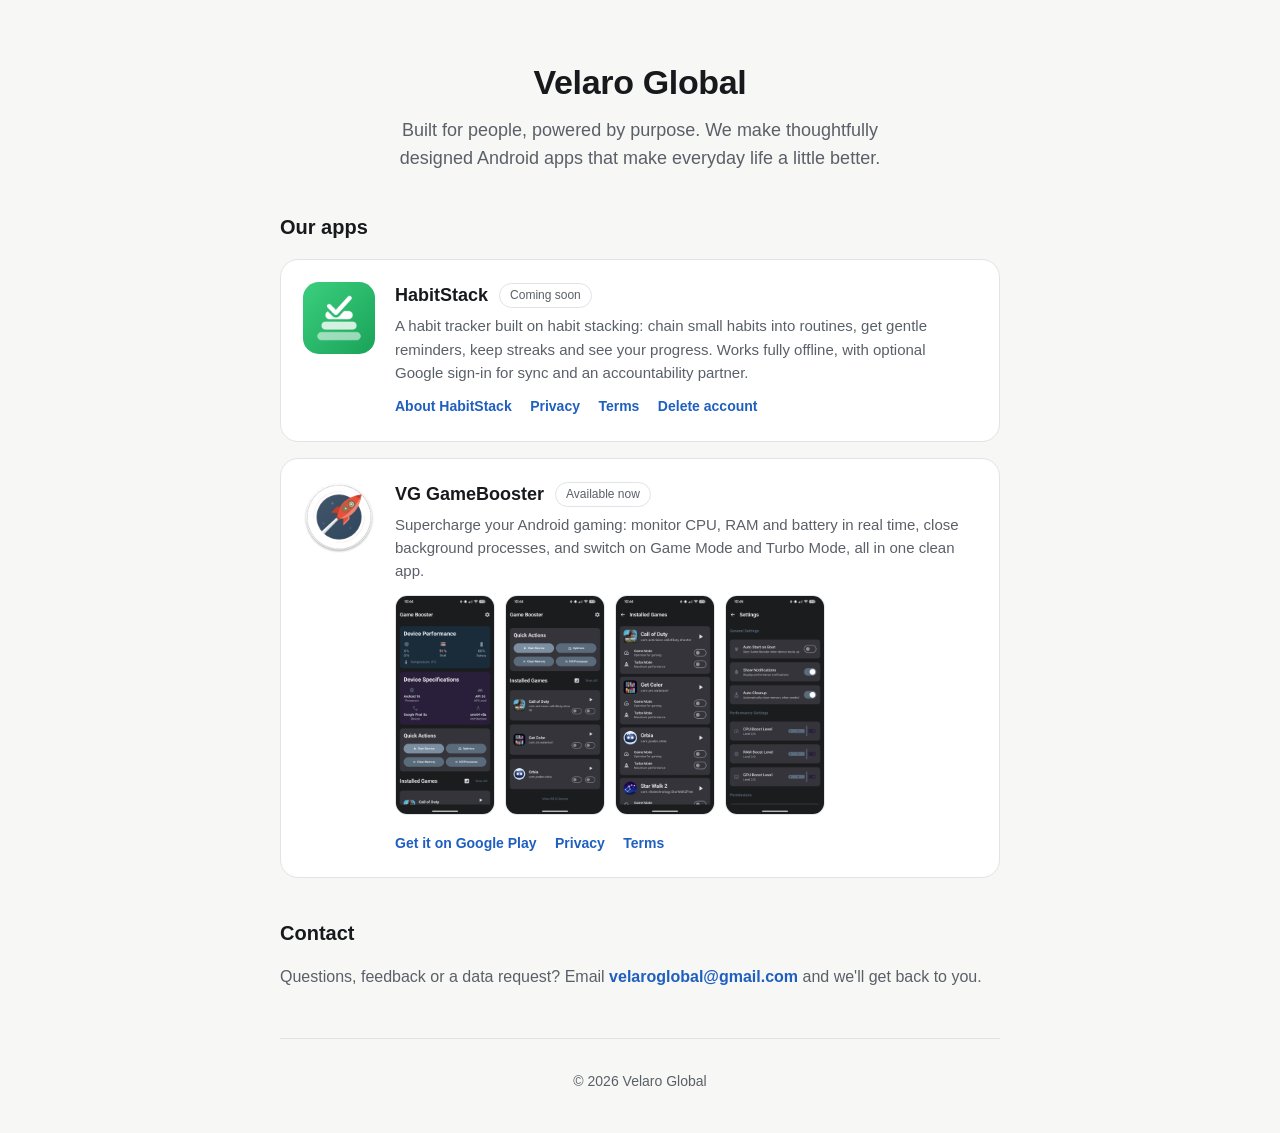
==== commit 9a42ab73: "Add HabitStack pages and a studio home page - habitstack/: home page, privacy policy and delete-acco" ====
--- a/index.html
+++ b/index.html
@@ -1,579 +1,155 @@
-<!DOCTYPE html>
-<!-- saved from url=(0056)# -->
-<html lang="en-IN"><head><meta http-equiv="Content-Type" content="text/html; charset=UTF-8"><meta http-equiv="X-UA-Compatible" content="IE=edge"><meta name="viewport" content="width=device-width, initial-scale=1"><title>Velaro Global</title>
-<link rel="icon" type="image/x-icon" href="favicon.ico">
-<link rel="icon" type="image/png" sizes="16x16" href="favicon-16x16.png">
-<link rel="icon" type="image/png" sizes="32x32" href="favicon-32x32.png">
-<link rel="apple-touch-icon" sizes="180x180" href="apple-touch-icon.png">
-<link rel="icon" type="image/png" sizes="96x96" href="favicon-96x96.png"><meta name="author" content="Velaro Global"><meta name="generator" content="Starfield Technologies; Go Daddy Website Builder 8.0.0000"><meta property="og:url" content="#">
-<meta property="og:site_name" content="Velaro Global">
-<meta property="og:title" content="Velaro Global">
-<meta property="og:description" content="Empowering your life with impactful, user-friendly apps.">
-<meta property="og:type" content="website">
-<meta property="og:image" content="https://img1.wsimg.com/isteam/getty/1651698988">
-<meta property="og:locale" content="en_IN">
-<meta name="twitter:card" content="summary">
-<meta name="twitter:title" content="Velaro Global">
-<meta name="twitter:description" content="Built for people, powered by purpose.">
-<meta name="twitter:image" content="https://img1.wsimg.com/isteam/getty/1651698988">
-<meta name="twitter:image:alt" content="Velaro Global">
-<meta name="theme-color" content="#fefefe"><style data-inline-fonts="">/* latin-ext */
-@font-face {
-  font-family: 'Karla';
-  font-style: normal;
-  font-weight: 400;
-  font-display: swap;
-  src: url(https://img1.wsimg.com/gfonts/s/karla/v33/qkB9XvYC6trAT55ZBi1ueQVIjQTD-JrIH2G7nytkHRyQ8p4wUjm6bnEr.woff2) format('woff2');
-  unicode-range: U+0100-02BA, U+02BD-02C5, U+02C7-02CC, U+02CE-02D7, U+02DD-02FF, U+0304, U+0308, U+0329, U+1D00-1DBF, U+1E00-1E9F, U+1EF2-1EFF, U+2020, U+20A0-20AB, U+20AD-20C0, U+2113, U+2C60-2C7F, U+A720-A7FF;
-}
-/* latin */
-@font-face {
-  font-family: 'Karla';
-  font-style: normal;
-  font-weight: 400;
-  font-display: swap;
-  src: url(https://img1.wsimg.com/gfonts/s/karla/v33/qkB9XvYC6trAT55ZBi1ueQVIjQTD-JrIH2G7nytkHRyQ8p4wUje6bg.woff2) format('woff2');
-  unicode-range: U+0000-00FF, U+0131, U+0152-0153, U+02BB-02BC, U+02C6, U+02DA, U+02DC, U+0304, U+0308, U+0329, U+2000-206F, U+20AC, U+2122, U+2191, U+2193, U+2212, U+2215, U+FEFF, U+FFFD;
-}
-/* latin-ext */
-@font-face {
-  font-family: 'Karla';
-  font-style: normal;
-  font-weight: 700;
-  font-display: swap;
-  src: url(https://img1.wsimg.com/gfonts/s/karla/v33/qkB9XvYC6trAT55ZBi1ueQVIjQTD-JrIH2G7nytkHRyQ8p4wUjm6bnEr.woff2) format('woff2');
-  unicode-range: U+0100-02BA, U+02BD-02C5, U+02C7-02CC, U+02CE-02D7, U+02DD-02FF, U+0304, U+0308, U+0329, U+1D00-1DBF, U+1E00-1E9F, U+1EF2-1EFF, U+2020, U+20A0-20AB, U+20AD-20C0, U+2113, U+2C60-2C7F, U+A720-A7FF;
-}
-/* latin */
-@font-face {
-  font-family: 'Karla';
-  font-style: normal;
-  font-weight: 700;
-  font-display: swap;
-  src: url(https://img1.wsimg.com/gfonts/s/karla/v33/qkB9XvYC6trAT55ZBi1ueQVIjQTD-JrIH2G7nytkHRyQ8p4wUje6bg.woff2) format('woff2');
-  unicode-range: U+0000-00FF, U+0131, U+0152-0153, U+02BB-02BC, U+02C6, U+02DA, U+02DC, U+0304, U+0308, U+0329, U+2000-206F, U+20AC, U+2122, U+2191, U+2193, U+2212, U+2215, U+FEFF, U+FFFD;
-}
+<!doctype html>
+<html lang="en">
+<head>
+<meta charset="utf-8" />
+<meta name="viewport" content="width=device-width, initial-scale=1" />
+<title>Velaro Global — apps built for people, powered by purpose</title>
+<meta name="description" content="Velaro Global makes thoughtfully designed Android apps: HabitStack, a habit tracker built on habit stacking, and VG GameBooster." />
+<link rel="canonical" href="https://velaroglobal.com/" />
+<link rel="icon" type="image/x-icon" href="/favicon.ico" />
+<link rel="icon" type="image/png" sizes="32x32" href="/favicon-32x32.png" />
+<link rel="apple-touch-icon" sizes="180x180" href="/apple-touch-icon.png" />
+<meta property="og:site_name" content="Velaro Global" />
+<meta property="og:title" content="Velaro Global" />
+<meta property="og:description" content="Thoughtfully designed apps that make everyday life a little better." />
+<meta property="og:type" content="website" />
+<meta property="og:url" content="https://velaroglobal.com/" />
+<meta property="og:image" content="https://velaroglobal.com/favicon-512x512.png" />
+<style>
+  :root {
+    color-scheme: light dark;
+    --bg: #f7f7f5;
+    --fg: #17191c;
+    --muted: #5a6068;
+    --accent: #1f5fbf;
+    --card: #ffffff;
+    --border: #e1e3e6;
+  }
+  @media (prefers-color-scheme: dark) {
+    :root {
+      --bg: #111316;
+      --fg: #eceef1;
+      --muted: #a4abb4;
+      --accent: #7fb0ff;
+      --card: #1a1d21;
+      --border: #2b3036;
+    }
+  }
+  * { box-sizing: border-box; }
+  html, body {
+    margin: 0;
+    padding: 0;
+    background: var(--bg);
+    color: var(--fg);
+    font-family: -apple-system, BlinkMacSystemFont, "Segoe UI", Roboto, Helvetica, Arial, sans-serif;
+    line-height: 1.55;
+  }
+  main { max-width: 760px; margin: 0 auto; padding: 56px 20px 40px; }
+  header { text-align: center; margin-bottom: 40px; }
+  h1 { font-size: 34px; margin: 0 0 8px; letter-spacing: -0.01em; }
+  .tagline { color: var(--muted); font-size: 18px; margin: 0 auto; max-width: 520px; }
+  h2 { font-size: 20px; margin: 40px 0 16px; }
+  .app {
+    display: flex;
+    gap: 20px;
+    align-items: flex-start;
+    background: var(--card);
+    border: 1px solid var(--border);
+    border-radius: 18px;
+    padding: 22px;
+    margin-bottom: 16px;
+  }
+  .app > div { min-width: 0; flex: 1; }
+  .app img.icon { width: 72px; height: 72px; border-radius: 22%; flex: none; }
+  .app h3 { margin: 0 0 4px; font-size: 18px; }
+  .app p { margin: 0 0 10px; color: var(--muted); font-size: 15px; }
+  .badge {
+    display: inline-block;
+    font-size: 12px;
+    padding: 2px 10px;
+    border: 1px solid var(--border);
+    border-radius: 999px;
+    color: var(--muted);
+    margin-left: 6px;
+    vertical-align: 2px;
+    font-weight: 400;
+  }
+  .links a { margin-right: 14px; font-size: 14px; display: inline-block; }
+  .shots { display: flex; gap: 10px; overflow-x: auto; margin: 12px 0; padding-bottom: 4px; }
+  .shots img { height: 220px; border-radius: 12px; border: 1px solid var(--border); }
+  a { color: var(--accent); text-decoration: none; font-weight: 600; }
+  a:hover { text-decoration: underline; }
+  .prose { color: var(--muted); }
+  footer {
+    margin-top: 48px;
+    padding-top: 24px;
+    border-top: 1px solid var(--border);
+    font-size: 14px;
+    color: var(--muted);
+    text-align: center;
+  }
+  footer p { margin: 8px 0 0; }
+  @media (max-width: 520px) {
+    .app { flex-direction: column; align-items: stretch; }
+    .app > div { width: 100%; }
+    .shots img { height: 180px; }
+  }
+</style>
+</head>
+<body>
+  <main>
+    <header>
+      <h1>Velaro Global</h1>
+      <p class="tagline">Built for people, powered by purpose. We make thoughtfully designed
+        Android apps that make everyday life a little better.</p>
+    </header>
 
-/* cyrillic-ext */
-@font-face {
-  font-family: 'Old Standard TT';
-  font-style: italic;
-  font-weight: 400;
-  font-display: swap;
-  src: url(https://img1.wsimg.com/gfonts/s/oldstandardtt/v22/MwQsbh3o1vLImiwAVvYawgcf2eVer2q3bHNiZg.woff2) format('woff2');
-  unicode-range: U+0460-052F, U+1C80-1C8A, U+20B4, U+2DE0-2DFF, U+A640-A69F, U+FE2E-FE2F;
-}
-/* cyrillic */
-@font-face {
-  font-family: 'Old Standard TT';
-  font-style: italic;
-  font-weight: 400;
-  font-display: swap;
-  src: url(https://img1.wsimg.com/gfonts/s/oldstandardtt/v22/MwQsbh3o1vLImiwAVvYawgcf2eVer2q-bHNiZg.woff2) format('woff2');
-  unicode-range: U+0301, U+0400-045F, U+0490-0491, U+04B0-04B1, U+2116;
-}
-/* vietnamese */
-@font-face {
-  font-family: 'Old Standard TT';
-  font-style: italic;
-  font-weight: 400;
-  font-display: swap;
-  src: url(https://img1.wsimg.com/gfonts/s/oldstandardtt/v22/MwQsbh3o1vLImiwAVvYawgcf2eVer2q1bHNiZg.woff2) format('woff2');
-  unicode-range: U+0102-0103, U+0110-0111, U+0128-0129, U+0168-0169, U+01A0-01A1, U+01AF-01B0, U+0300-0301, U+0303-0304, U+0308-0309, U+0323, U+0329, U+1EA0-1EF9, U+20AB;
-}
-/* latin-ext */
-@font-face {
-  font-family: 'Old Standard TT';
-  font-style: italic;
-  font-weight: 400;
-  font-display: swap;
-  src: url(https://img1.wsimg.com/gfonts/s/oldstandardtt/v22/MwQsbh3o1vLImiwAVvYawgcf2eVer2q0bHNiZg.woff2) format('woff2');
-  unicode-range: U+0100-02BA, U+02BD-02C5, U+02C7-02CC, U+02CE-02D7, U+02DD-02FF, U+0304, U+0308, U+0329, U+1D00-1DBF, U+1E00-1E9F, U+1EF2-1EFF, U+2020, U+20A0-20AB, U+20AD-20C0, U+2113, U+2C60-2C7F, U+A720-A7FF;
-}
-/* latin */
-@font-face {
-  font-family: 'Old Standard TT';
-  font-style: italic;
-  font-weight: 400;
-  font-display: swap;
-  src: url(https://img1.wsimg.com/gfonts/s/oldstandardtt/v22/MwQsbh3o1vLImiwAVvYawgcf2eVer2q6bHM.woff2) format('woff2');
-  unicode-range: U+0000-00FF, U+0131, U+0152-0153, U+02BB-02BC, U+02C6, U+02DA, U+02DC, U+0304, U+0308, U+0329, U+2000-206F, U+20AC, U+2122, U+2191, U+2193, U+2212, U+2215, U+FEFF, U+FFFD;
-}
-/* cyrillic-ext */
-@font-face {
-  font-family: 'Old Standard TT';
-  font-style: normal;
-  font-weight: 400;
-  font-display: swap;
-  src: url(https://img1.wsimg.com/gfonts/s/oldstandardtt/v22/MwQubh3o1vLImiwAVvYawgcf2eVep1q4dHc.woff2) format('woff2');
-  unicode-range: U+0460-052F, U+1C80-1C8A, U+20B4, U+2DE0-2DFF, U+A640-A69F, U+FE2E-FE2F;
-}
-/* cyrillic */
-@font-face {
-  font-family: 'Old Standard TT';
-  font-style: normal;
-  font-weight: 400;
-  font-display: swap;
-  src: url(https://img1.wsimg.com/gfonts/s/oldstandardtt/v22/MwQubh3o1vLImiwAVvYawgcf2eVerlq4dHc.woff2) format('woff2');
-  unicode-range: U+0301, U+0400-045F, U+0490-0491, U+04B0-04B1, U+2116;
-}
-/* vietnamese */
-@font-face {
-  font-family: 'Old Standard TT';
-  font-style: normal;
-  font-weight: 400;
-  font-display: swap;
-  src: url(https://img1.wsimg.com/gfonts/s/oldstandardtt/v22/MwQubh3o1vLImiwAVvYawgcf2eVepVq4dHc.woff2) format('woff2');
-  unicode-range: U+0102-0103, U+0110-0111, U+0128-0129, U+0168-0169, U+01A0-01A1, U+01AF-01B0, U+0300-0301, U+0303-0304, U+0308-0309, U+0323, U+0329, U+1EA0-1EF9, U+20AB;
-}
-/* latin-ext */
-@font-face {
-  font-family: 'Old Standard TT';
-  font-style: normal;
-  font-weight: 400;
-  font-display: swap;
-  src: url(https://img1.wsimg.com/gfonts/s/oldstandardtt/v22/MwQubh3o1vLImiwAVvYawgcf2eVepFq4dHc.woff2) format('woff2');
-  unicode-range: U+0100-02BA, U+02BD-02C5, U+02C7-02CC, U+02CE-02D7, U+02DD-02FF, U+0304, U+0308, U+0329, U+1D00-1DBF, U+1E00-1E9F, U+1EF2-1EFF, U+2020, U+20A0-20AB, U+20AD-20C0, U+2113, U+2C60-2C7F, U+A720-A7FF;
-}
-/* latin */
-@font-face {
-  font-family: 'Old Standard TT';
-  font-style: normal;
-  font-weight: 400;
-  font-display: swap;
-  src: url(https://img1.wsimg.com/gfonts/s/oldstandardtt/v22/MwQubh3o1vLImiwAVvYawgcf2eVeqlq4.woff2) format('woff2');
-  unicode-range: U+0000-00FF, U+0131, U+0152-0153, U+02BB-02BC, U+02C6, U+02DA, U+02DC, U+0304, U+0308, U+0329, U+2000-206F, U+20AC, U+2122, U+2191, U+2193, U+2212, U+2215, U+FEFF, U+FFFD;
-}
-/* cyrillic-ext */
-@font-face {
-  font-family: 'Old Standard TT';
-  font-style: normal;
-  font-weight: 700;
-  font-display: swap;
-  src: url(https://img1.wsimg.com/gfonts/s/oldstandardtt/v22/MwQrbh3o1vLImiwAVvYawgcf2eVWEX-tRlZfX80.woff2) format('woff2');
-  unicode-range: U+0460-052F, U+1C80-1C8A, U+20B4, U+2DE0-2DFF, U+A640-A69F, U+FE2E-FE2F;
-}
-/* cyrillic */
-@font-face {
-  font-family: 'Old Standard TT';
-  font-style: normal;
-  font-weight: 700;
-  font-display: swap;
-  src: url(https://img1.wsimg.com/gfonts/s/oldstandardtt/v22/MwQrbh3o1vLImiwAVvYawgcf2eVWEX-tT1ZfX80.woff2) format('woff2');
-  unicode-range: U+0301, U+0400-045F, U+0490-0491, U+04B0-04B1, U+2116;
-}
-/* vietnamese */
-@font-face {
-  font-family: 'Old Standard TT';
-  font-style: normal;
-  font-weight: 700;
-  font-display: swap;
-  src: url(https://img1.wsimg.com/gfonts/s/oldstandardtt/v22/MwQrbh3o1vLImiwAVvYawgcf2eVWEX-tRFZfX80.woff2) format('woff2');
-  unicode-range: U+0102-0103, U+0110-0111, U+0128-0129, U+0168-0169, U+01A0-01A1, U+01AF-01B0, U+0300-0301, U+0303-0304, U+0308-0309, U+0323, U+0329, U+1EA0-1EF9, U+20AB;
-}
-/* latin-ext */
-@font-face {
-  font-family: 'Old Standard TT';
-  font-style: normal;
-  font-weight: 700;
-  font-display: swap;
-  src: url(https://img1.wsimg.com/gfonts/s/oldstandardtt/v22/MwQrbh3o1vLImiwAVvYawgcf2eVWEX-tRVZfX80.woff2) format('woff2');
-  unicode-range: U+0100-02BA, U+02BD-02C5, U+02C7-02CC, U+02CE-02D7, U+02DD-02FF, U+0304, U+0308, U+0329, U+1D00-1DBF, U+1E00-1E9F, U+1EF2-1EFF, U+2020, U+20A0-20AB, U+20AD-20C0, U+2113, U+2C60-2C7F, U+A720-A7FF;
-}
-/* latin */
-@font-face {
-  font-family: 'Old Standard TT';
-  font-style: normal;
-  font-weight: 700;
-  font-display: swap;
-  src: url(https://img1.wsimg.com/gfonts/s/oldstandardtt/v22/MwQrbh3o1vLImiwAVvYawgcf2eVWEX-tS1Zf.woff2) format('woff2');
-  unicode-range: U+0000-00FF, U+0131, U+0152-0153, U+02BB-02BC, U+02C6, U+02DA, U+02DC, U+0304, U+0308, U+0329, U+2000-206F, U+20AC, U+2122, U+2191, U+2193, U+2212, U+2215, U+FEFF, U+FFFD;
-}
-</style><style>.x{-ms-text-size-adjust:100%;-webkit-text-size-adjust:100%;-webkit-tap-highlight-color:rgba(0,0,0,0);margin:0;box-sizing:border-box}.x *,.x :after,.x :before{box-sizing:inherit}.x-el a[href^="mailto:"]:not(.x-el),.x-el a[href^="tel:"]:not(.x-el){color:inherit;font-size:inherit;text-decoration:inherit}.x-el-article,.x-el-aside,.x-el-details,.x-el-figcaption,.x-el-figure,.x-el-footer,.x-el-header,.x-el-hgroup,.x-el-main,.x-el-menu,.x-el-nav,.x-el-section,.x-el-summary{display:block}.x-el-audio,.x-el-canvas,.x-el-progress,.x-el-video{display:inline-block;vertical-align:baseline}.x-el-audio:not([controls]){display:none;height:0}.x-el-template{display:none}.x-el-a{background-color:transparent;color:inherit}.x-el-a:active,.x-el-a:hover{outline:0}.x-el-abbr[title]{border-bottom:1px dotted}.x-el-b,.x-el-strong{font-weight:700}.x-el-dfn{font-style:italic}.x-el-mark{background:#ff0;color:#000}.x-el-small{font-size:80%}.x-el-sub,.x-el-sup{font-size:75%;line-height:0;position:relative;vertical-align:baseline}.x-el-sup{top:-.5em}.x-el-sub{bottom:-.25em}.x-el-img{vertical-align:middle;border:0}.x-el-svg:not(:root){overflow:hidden}.x-el-figure{margin:0}.x-el-hr{box-sizing:content-box;height:0}.x-el-pre{overflow:auto}.x-el-code,.x-el-kbd,.x-el-pre,.x-el-samp{font-family:monospace,monospace;font-size:1em}.x-el-button,.x-el-input,.x-el-optgroup,.x-el-select,.x-el-textarea{color:inherit;font:inherit;margin:0}.x-el-button{overflow:visible}.x-el-button,.x-el-select{text-transform:none}.x-el-button,.x-el-input[type=button],.x-el-input[type=reset],.x-el-input[type=submit]{-webkit-appearance:button;cursor:pointer}.x-el-button[disabled],.x-el-input[disabled]{cursor:default}.x-el-button::-moz-focus-inner,.x-el-input::-moz-focus-inner{border:0;padding:0}.x-el-input{line-height:normal}.x-el-input[type=checkbox],.x-el-input[type=radio]{box-sizing:border-box;padding:0}.x-el-input[type=number]::-webkit-inner-spin-button,.x-el-input[type=number]::-webkit-outer-spin-button{height:auto}.x-el-input[type=search]{-webkit-appearance:textfield;box-sizing:content-box}.x-el-input[type=search]::-webkit-search-cancel-button,.x-el-input[type=search]::-webkit-search-decoration{-webkit-appearance:none}.x-el-textarea{border:0}.x-el-fieldset{border:1px solid silver;margin:0 2px;padding:.35em .625em .75em}.x-el-legend{border:0;padding:0}.x-el-textarea{overflow:auto}.x-el-optgroup{font-weight:700}.x-el-table{border-collapse:collapse;border-spacing:0}.x-el-td,.x-el-th{padding:0}.x{-webkit-font-smoothing:antialiased}.x-el-hr{border:0}.x-el-fieldset,.x-el-input,.x-el-select,.x-el-textarea{margin-top:0;margin-bottom:0}.x-el-fieldset,.x-el-input[type=email],.x-el-input[type=text],.x-el-textarea{width:100%}.x-el-input,.x-el-label{vertical-align:middle}.x-el-input{border-style:none;padding:.5em}.x-el-select:not([multiple]){vertical-align:middle}.x-el-textarea{line-height:1.75;padding:.5em}.x-el.d-none{display:none!important}.sideline-footer{margin-top:auto}.disable-scroll{touch-action:none;overflow:hidden;position:fixed;max-width:100vw}@keyframes loaderscale{0%{transform:scale(1);opacity:1}45%{transform:scale(.1);opacity:.7}80%{transform:scale(1);opacity:1}}.x-loader svg{display:inline-block}.x-loader svg:first-child{animation:loaderscale .75s cubic-bezier(.2,.68,.18,1.08) -.24s infinite}.x-loader svg:nth-child(2){animation:loaderscale .75s cubic-bezier(.2,.68,.18,1.08) -.12s infinite}.x-loader svg:nth-child(3){animation:loaderscale .75s cubic-bezier(.2,.68,.18,1.08) 0s infinite}.x-icon>svg{transition:transform .33s ease-in-out}.x-icon>svg.rotate-90{transform:rotate(-90deg)}.x-icon>svg.rotate90{transform:rotate(90deg)}.x-icon>svg.rotate-180{transform:rotate(-180deg)}.x-icon>svg.rotate180{transform:rotate(180deg)}.x-rt ol,.x-rt ul{text-align:left}.x-rt p{margin:0}.mte-inline-block{display:inline-block}@media only screen and (min-device-width:1025px){:root select,_::-webkit-full-page-media,_:future{font-family:sans-serif!important}}
+    <h2>Our apps</h2>
 
-</style>
-<style>/*
-Copyright (c) 2011-2012, Jonathan Pinhorn (jonpinhorn.typedesign@gmail.com), with Reserved Font Names "Karla"
-
-This Font Software is licensed under the SIL Open Font License, Version 1.1.
-This license is copied below, and is also available with a FAQ at: http://scripts.sil.org/OFL
-
-—————————————————————————————-
-SIL OPEN FONT LICENSE Version 1.1 - 26 February 2007
-—————————————————————————————-
-*/
-
-/*
-Copyright 2011 The Old Standard Project Authors (amkryukov@gmail.com)
-
-This Font Software is licensed under the SIL Open Font License, Version 1.1.
-This license is copied below, and is also available with a FAQ at: http://scripts.sil.org/OFL
-
-—————————————————————————————-
-SIL OPEN FONT LICENSE Version 1.1 - 26 February 2007
-—————————————————————————————-
-*/
-</style>
-<style data-glamor="cxs-default-sheet">.x .c1-1{letter-spacing:normal}.x .c1-2{text-transform:none}.x .c1-3{background-color:rgb(255, 255, 255)}.x .c1-4{width:100%}.x .c1-5 > div{position:relative}.x .c1-6 > div{overflow:hidden}.x .c1-7 > div{margin-top:auto}.x .c1-8 > div{margin-right:auto}.x .c1-9 > div{margin-bottom:auto}.x .c1-a > div{margin-left:auto}.x .c1-b{font-family:'Old Standard TT', serif}.x .c1-c{font-size:16px}.x .c1-h{padding-top:100px}.x .c1-i{padding-bottom:100px}.x .c1-j{overflow:hidden}.x .c1-k{padding:0px !important}.x .c1-n{display:none}.x .c1-p{position:relative}.x .c1-q{background-color:transparent}.x .c1-r{z-index:auto}.x .c1-w{align-items:center}.x .c1-x{flex-wrap:nowrap}.x .c1-y{display:flex}.x .c1-z{margin-top:0px}.x .c1-10{margin-right:0px}.x .c1-11{margin-bottom:0px}.x .c1-12{margin-left:0px}.x .c1-13{padding-top:8px}.x .c1-14{padding-right:8px}.x .c1-15{padding-bottom:8px}.x .c1-16{padding-left:8px}.x .c1-17{[object -object]:0px}.x .c1-19{width:0px}.x .c1-1a{padding-right:0px}.x .c1-1b{padding-left:0px}.x .c1-1c{text-align:center}.x .c1-1d{justify-content:center}.x .c1-1e{overflow-wrap:break-word}.x .c1-1f{display:inline-block}.x .c1-1g{font-family:'Karla', sans-serif}.x .c1-1h{font-size:14px}.x .c1-1p{letter-spacing:inherit}.x .c1-1q{text-transform:inherit}.x .c1-1r{text-decoration:none}.x .c1-1s{word-wrap:break-word}.x .c1-1t{display:inline}.x .c1-1u{cursor:pointer}.x .c1-1v{border-top:0px}.x .c1-1w{border-right:0px}.x .c1-1x{border-bottom:0px}.x .c1-1y{border-left:0px}.x .c1-1z{max-width:100%}.x .c1-20{width:auto}.x .c1-21{color:rgb(22, 22, 22)}.x .c1-22{font-weight:inherit}.x .c1-23:hover{color:rgb(64, 64, 64)}.x .c1-24:active{color:rgb(22, 22, 22)}.x .c1-25{padding-top:0px}.x .c1-26{padding-bottom:0px}.x .c1-28{margin-left:auto}.x .c1-29{margin-right:auto}.x .c1-2a{vertical-align:middle}.x .c1-2b{aspect-ratio:1 / 1}.x .c1-2c{object-fit:contain}.x .c1-2d{height:80px}.x .c1-2e{transition:max-height .5s}.x .c1-2f{border-radius:0px}.x .c1-2y{justify-content:flex-end}.x .c1-32{padding-left:48px}.x .c1-33{padding-right:48px}.x .c1-34{padding-top:24px}.x .c1-35{padding-bottom:24px}.x .c1-36{gap:32px}.x .c1-37{flex-basis:44%}.x .c1-38{max-width:44%}.x .c1-3c{padding-left:24px}.x .c1-3d{padding-right:24px}.x .c1-3n{box-sizing:border-box}.x .c1-3o{flex-direction:row}.x .c1-3p{flex-wrap:wrap}.x .c1-3q{flex-grow:1}.x .c1-3r{flex-shrink:1}.x .c1-3s{flex-basis:auto}.x .c1-3t .nav-item.visible{padding-right:40px}.x .c1-3u .nav-item.visible{padding-left:0px}.x .c1-3v .last-visible-nav-item{padding-right:0 !important}.x .c1-3w{order:1}.x .c1-3x{flex-direction:column}.x .c1-42{text-align:left}.x .c1-43{padding-top:40px}.x .c1-44{padding-bottom:40px}.x .c1-4a{width:inherit}.x .c1-4c{display:block}.x .c1-4d{line-height:1.2}.x .c1-4e{letter-spacing:4px}.x .c1-4f{white-space:pre-line}.x .c1-4g{font-size:35px}.x .c1-4h{color:rgb(27, 27, 27)}.x .c1-4i{font-weight:700}.x .c1-4o{word-wrap:normal !important}.x .c1-4p{overflow-wrap:normal !important}.x .c1-4q{position:absolute}.x .c1-4r{visibility:hidden}.x .c1-4s{overflow:visible}.x .c1-4t{left:0px}.x .c1-4u{font-size:28px}.x .c1-4z{font-size:25px}.x .c1-54{font-size:19px}.x .c1-59{letter-spacing:2px}.x .c1-5a{line-height:1.5}.x .c1-5b{margin-bottom:16px}.x .c1-5c{text-wrap:pretty}.x .c1-5d > p{margin-top:0}.x .c1-5e > p{margin-right:0}.x .c1-5f > p{margin-bottom:0}.x .c1-5g > p{margin-left:0}.x .c1-5h{font-size:22px}.x .c1-5i{font-weight:400}.x .c1-5n{font-size:inherit !important}.x .c1-5o{color:inherit}.x .c1-5p{line-height:inherit}.x .c1-5q{font-style:italic}.x .c1-5r{text-decoration:line-through}.x .c1-5s{text-decoration:underline}.x .c1-5t{flex-basis:100%}.x .c1-5u{order:0}.x .c1-5x{height:100%}.x .c1-5y{border-width:0 !important}.x .c1-5z{margin-top:40px}.x .c1-64{margin-right:-12px}.x .c1-65{margin-bottom:-24px}.x .c1-66{margin-left:-12px}.x .c1-6b{flex-basis:0%}.x .c1-6c{padding-right:12px}.x .c1-6d{padding-left:12px}.x .c1-6o{line-height:1.25}.x .c1-6p{margin-bottom:24px}.x .c1-6q > p > ol{text-align:left}.x .c1-6r > p > ol{display:block}.x .c1-6s > p > ol{padding-left:1.3em}.x .c1-6t > p > ol{margin-left:16px}.x .c1-6u > p > ol{margin-right:16px}.x .c1-6v > p > ol{margin-top:auto}.x .c1-6w > p > ol{margin-bottom:auto}.x .c1-6x > p > ol{text-wrap:pretty}.x .c1-6y > p > ul{text-align:left}.x .c1-6z > p > ul{display:block}.x .c1-70 > p > ul{padding-left:1.3em}.x .c1-71 > p > ul{margin-left:16px}.x .c1-72 > p > ul{margin-right:16px}.x .c1-73 > p > ul{margin-top:auto}.x .c1-74 > p > ul{margin-bottom:auto}.x .c1-75 > p > ul{text-wrap:pretty}.x .c1-76 > ul{text-align:left}.x .c1-77 > ul{display:block}.x .c1-78 > ul{padding-left:1.3em}.x .c1-79 > ul{margin-left:16px}.x .c1-7a > ul{margin-right:16px}.x .c1-7b > ul{margin-top:auto}.x .c1-7c > ul{margin-bottom:auto}.x .c1-7d > ul{text-wrap:pretty}.x .c1-7e > ol{text-align:left}.x .c1-7f > ol{display:block}.x .c1-7g > ol{padding-left:1.3em}.x .c1-7h > ol{margin-left:16px}.x .c1-7i > ol{margin-right:16px}.x .c1-7j > ol{margin-top:auto}.x .c1-7k > ol{margin-bottom:auto}.x .c1-7l > ol{text-wrap:pretty}.x .c1-7m > p{line-height:1.8}.x .c1-7n{color:rgb(143, 110, 110)}.x .c1-7o:hover{color:rgb(71, 71, 71)}.x .c1-7p:active{color:rgb(48, 48, 48)}.x .c1-7q{background-color:rgb(22, 22, 22)}.x .c1-7r{padding-top:56px}.x .c1-7s{padding-bottom:56px}.x .c1-7u{color:rgb(247, 247, 247)}.x .c1-7v{border-color:rgb(42, 42, 42)}.x .c1-7w{border-bottom-width:1px}.x .c1-7x{border-style:solid}.x .c1-7y{width:50px}.x .c1-7z{margin-bottom:4px}.x .c1-80{color:rgb(254, 254, 254)}.x .c1-81:hover{color:rgb(197, 197, 197)}.x .c1-82:active{color:rgb(254, 254, 254)}.x .c1-83{position:fixed}.x .c1-84{right:0px}.x .c1-85{z-index:10000}.x .c1-86{height:auto}.x .c1-87{background-color:rgb(254, 254, 254)}.x .c1-88{overflow-y:auto}.x .c1-89{transition:all 1s ease-in}.x .c1-8a{box-shadow:0 2px 6px 0px rgba(0,0,0,0.3)}.x .c1-8b{contain:content}.x .c1-8c{bottom:-500px}.x .c1-8k{max-height:300px}.x .c1-8m{justify-content:space-between}.x .c1-8n{min-height:40px}.x .c1-8o{transition-property:background-color}.x .c1-8p{transition-duration:.3s}.x .c1-8q{transition-timing-function:ease-in-out}.x .c1-8r{margin-top:24px}.x .c1-8s{word-break:break-word}.x .c1-8t{flex-basis:50%}.x .c1-8u{padding-top:4px}.x .c1-8v{padding-bottom:4px}.x .c1-8w{border-radius:48px}.x .c1-8x{border-color:currentColor}.x .c1-8y{border-top-width:2px}.x .c1-8z{border-right-width:2px}.x .c1-90{border-bottom-width:2px}.x .c1-91{border-left-width:2px}.x .c1-92{text-shadow:none}.x .c1-93{font-size:12px}.x .c1-94:nth-child(2){margin-left:24px}.x .c1-95:hover{color:rgb(255, 255, 255)}.x .c1-96:hover{background-color:rgb(0, 0, 0)}.x .c1-97:hover{border-color:rgb(0, 0, 0)}.x .c1-9d{right:24px}.x .c1-9e{bottom:24px}.x .c1-9f{z-index:9999}.x .c1-9g{width:65px}.x .c1-9h{height:65px}</style>
-<style data-glamor="cxs-xs-sheet">@media (max-width: 767px){.x .c1-l{padding-top:40px}}@media (max-width: 767px){.x .c1-m{padding-bottom:40px}}@media (max-width: 767px){.x .c1-1i{justify-content:center}}@media (max-width: 767px){.x .c1-1j{max-width:100%}}@media (max-width: 767px){.x .c1-2g{max-width:224px}}@media (max-width: 767px){.x .c1-2h{display:block}}@media (max-width: 767px){.x .c1-2i{max-height:80px}}@media (max-width: 767px){.x .c1-2j{margin-top:0}}@media (max-width: 767px){.x .c1-2k{margin-right:auto}}@media (max-width: 767px){.x .c1-2l{margin-bottom:0}}@media (max-width: 767px){.x .c1-2m{margin-left:auto}}@media (max-width: 767px){.x .c1-2n{height:100px}}@media (max-width: 767px){.x .c1-2o{width:auto}}@media (max-width: 767px){.x .c1-39{width:100%}}@media (max-width: 767px){.x .c1-3a{display:flex}}@media (max-width: 767px){.x .c1-4j{letter-spacing:2px}}</style>
-<style data-glamor="cxs-sm-sheet">@media (min-width: 768px){.x .c1-d{font-size:16px}}@media (min-width: 768px) and (max-width: 1023px){.x .c1-1k{width:auto}}@media (min-width: 768px){.x .c1-1l{font-size:14px}}@media (min-width: 768px) and (max-width: 1023px){.x .c1-2p{display:block}}@media (min-width: 768px) and (max-width: 1023px){.x .c1-2q{max-height:80px}}@media (min-width: 768px) and (max-width: 1023px){.x .c1-2r{margin-top:0}}@media (min-width: 768px) and (max-width: 1023px){.x .c1-2s{margin-right:auto}}@media (min-width: 768px) and (max-width: 1023px){.x .c1-2t{margin-bottom:0}}@media (min-width: 768px) and (max-width: 1023px){.x .c1-2u{margin-left:auto}}@media (min-width: 768px) and (max-width: 1023px){.x .c1-3b{width:100%}}@media (min-width: 768px){.x .c1-3e{width:100%}}@media (min-width: 768px){.x .c1-4k{font-size:42px}}@media (min-width: 768px){.x .c1-4v{font-size:33px}}@media (min-width: 768px){.x .c1-50{font-size:26px}}@media (min-width: 768px){.x .c1-55{font-size:19px}}@media (min-width: 768px){.x .c1-5j{font-size:22px}}@media (min-width: 768px){.x .c1-67{margin-top:0}}@media (min-width: 768px){.x .c1-68{margin-right:-24px}}@media (min-width: 768px){.x .c1-69{margin-bottom:-48px}}@media (min-width: 768px){.x .c1-6a{margin-left:-24px}}@media (min-width: 768px){.x .c1-6e{margin-left:8.333333333333332%}}@media (min-width: 768px){.x .c1-6f{flex-basis:83.33333333333334%}}@media (min-width: 768px){.x .c1-6g{max-width:83.33333333333334%}}@media (min-width: 768px){.x .c1-6h{padding-top:0}}@media (min-width: 768px){.x .c1-6i{padding-right:24px}}@media (min-width: 768px){.x .c1-6j{padding-bottom:48px}}@media (min-width: 768px){.x .c1-6k{padding-left:24px}}@media (min-width: 768px){.x .c1-8d{width:400px}}@media (min-width: 768px){.x .c1-8e{max-height:500px}}@media (min-width: 768px){.x .c1-8f{border-radius:7px}}@media (min-width: 768px){.x .c1-8g{margin-top:24px}}@media (min-width: 768px){.x .c1-8h{margin-right:24px}}@media (min-width: 768px){.x .c1-8i{margin-bottom:24px}}@media (min-width: 768px){.x .c1-8j{margin-left:24px}}@media (min-width: 768px){.x .c1-8l{max-height:200px}}@media (min-width: 768px){.x .c1-98{width:auto}}@media (min-width: 768px){.x .c1-99{font-size:12px}}</style>
-<style data-glamor="cxs-md-sheet">@media (min-width: 1024px){.x .c1-e{font-size:16px}}@media (min-width: 1024px){.x .c1-o{display:block}}@media (min-width: 1024px){.x .c1-s{padding-top:0px}}@media (min-width: 1024px){.x .c1-t{padding-bottom:0px}}@media (min-width: 1024px){.x .c1-u{padding-left:0px}}@media (min-width: 1024px){.x .c1-v{padding-right:0px}}@media (min-width: 1024px){.x .c1-18{display:none}}@media (min-width: 1024px){.x .c1-1m{font-size:14px}}@media (min-width: 1024px){.x .c1-27{display:inline-block}}@media (min-width: 1024px){.x .c1-2v{height:100px}}@media (min-width: 1024px){.x .c1-2w{width:auto}}@media (min-width: 1024px){.x .c1-2x{max-height:100px}}@media (min-width: 1024px){.x .c1-2z{display:flex}}@media (min-width: 1024px){.x .c1-30{width:100%}}@media (min-width: 1024px){.x .c1-31{flex-direction:column}}@media (min-width: 1024px){.x .c1-3f{padding-left:24px}}@media (min-width: 1024px){.x .c1-3g{padding-right:24px}}@media (min-width: 1024px){.x .c1-3h{margin-top:0}}@media (min-width: 1024px){.x .c1-3i{margin-right:auto}}@media (min-width: 1024px){.x .c1-3j{margin-bottom:0}}@media (min-width: 1024px){.x .c1-3k{margin-left:auto}}@media (min-width: 1024px){.x .c1-3y{flex-basis:41.66666666666667%}}@media (min-width: 1024px){.x .c1-3z{max-width:41.66666666666667%}}@media (min-width: 1024px){.x .c1-40{order:0}}@media (min-width: 1024px){.x .c1-41{align-items:flex-start}}@media (min-width: 1024px){.x .c1-45{padding-bottom:72px}}@media (min-width: 1024px){.x .c1-46{padding-top:72px}}@media (min-width: 1024px){.x .c1-47{max-width:100%}}@media (min-width: 1024px){.x .c1-48 > :nth-child(n){margin-bottom:16px}}@media (min-width: 1024px){.x .c1-49  > :last-child{margin-bottom:0 !important}}@media (min-width: 1024px){.x .c1-4b{width:984px}}@media (min-width: 1024px){.x .c1-4l{font-size:42px}}@media (min-width: 1024px){.x .c1-4w{font-size:33px}}@media (min-width: 1024px){.x .c1-51{font-size:26px}}@media (min-width: 1024px){.x .c1-56{font-size:19px}}@media (min-width: 1024px){.x .c1-5k{font-size:22px}}@media (min-width: 1024px){.x .c1-5v{flex-basis:58.333333333333336%}}@media (min-width: 1024px){.x .c1-5w{max-width:58.333333333333336%}}@media (min-width: 1024px){.x .c1-60{margin-top:40px}}@media (min-width: 1024px){.x .c1-61{margin-bottom:40px}}@media (min-width: 1024px){.x .c1-62{padding-left:56px}}@media (min-width: 1024px){.x .c1-63{padding-right:56px}}@media (min-width: 1024px){.x .c1-6l{margin-left:16.666666666666664%}}@media (min-width: 1024px){.x .c1-6m{flex-basis:66.66666666666666%}}@media (min-width: 1024px){.x .c1-6n{max-width:66.66666666666666%}}@media (min-width: 1024px){.x .c1-7t{min-width:100%}}@media (min-width: 1024px){.x .c1-9a{font-size:12px}}@media (min-width: 1024px){.x .c1-9i{z-index:9999}}</style>
-<style data-glamor="cxs-lg-sheet">@media (min-width: 1280px){.x .c1-f{font-size:16px}}@media (min-width: 1280px){.x .c1-1n{font-size:14px}}@media (min-width: 1280px){.x .c1-3l{width:1160px}}@media (min-width: 1280px){.x .c1-4m{font-size:54px}}@media (min-width: 1280px){.x .c1-4x{font-size:39px}}@media (min-width: 1280px){.x .c1-52{font-size:28px}}@media (min-width: 1280px){.x .c1-57{font-size:19px}}@media (min-width: 1280px){.x .c1-5l{font-size:22px}}@media (min-width: 1280px){.x .c1-9b{font-size:12px}}</style>
-<style data-glamor="cxs-xl-sheet">@media (min-width: 1536px){.x .c1-g{font-size:18px}}@media (min-width: 1536px){.x .c1-1o{font-size:16px}}@media (min-width: 1536px){.x .c1-3m{width:1280px}}@media (min-width: 1536px){.x .c1-4n{font-size:56px}}@media (min-width: 1536px){.x .c1-4y{font-size:42px}}@media (min-width: 1536px){.x .c1-53{font-size:32px}}@media (min-width: 1536px){.x .c1-58{font-size:21px}}@media (min-width: 1536px){.x .c1-5m{font-size:24px}}@media (min-width: 1536px){.x .c1-9c{font-size:14px}}</style>
-
-
-<style>.grecaptcha-badge { visibility: hidden; }</style>
-
-<script>"use strict";
-
-if ('serviceWorker' in navigator) {
-  window.addEventListener('load', function () {
-    navigator.serviceWorker.register('/sw.js');
-  });
-}</script><style id="dynamic-tagline-43135-style">#dynamic-tagline-43135 { font-size: 54px !important; }</style><script crossorigin="Anonymous" src="./Velaro Global_files/bs-layout28-Theme-publish-Theme-0334c4e1.js"></script><script crossorigin="Anonymous" src="./Velaro Global_files/bs-Component-d750a9f7.js"></script><script crossorigin="Anonymous" src="./Velaro Global_files/bs-_rollupPluginBabelHelpers-5804ec33.js"></script><script crossorigin="Anonymous" src="./Velaro Global_files/bs-defaultSocialIconPack-a2c518b6.js"></script><script crossorigin="Anonymous" src="./Velaro Global_files/bs-imageToHeaderTreatments-cbda470b.js"></script><script crossorigin="Anonymous" src="./Velaro Global_files/bs-index-52fbaa26.js"></script><script crossorigin="Anonymous" src="./Velaro Global_files/bs-index2-87bd33e6.js"></script><script crossorigin="Anonymous" src="./Velaro Global_files/bs-index3-84bb078b.js"></script><script crossorigin="Anonymous" src="./Velaro Global_files/bs-linkIndicator-c1af92dd.js"></script><script crossorigin="Anonymous" src="./Velaro Global_files/bs-loaders-fffeeba5.js"></script><script crossorigin="Anonymous" src="./Velaro Global_files/bs-modernThinRound-ced97fbd.js"></script><script crossorigin="Anonymous" src="./Velaro Global_files/bs-overlayTypes-6afcb3a5.js"></script><script crossorigin="Anonymous" src="./Velaro Global_files/formIdentifiers-99523055.js"></script><script crossorigin="Anonymous" src="./Velaro Global_files/traffic2-0a7e72c6.js"></script><script crossorigin="Anonymous" src="./Velaro Global_files/badge-e542c4f1.js"></script><script crossorigin="Anonymous" src="./Velaro Global_files/Carousel-7574d33c.js"></script><script crossorigin="Anonymous" src="./Velaro Global_files/ColorSwatch-4196a0a9.js"></script><script crossorigin="Anonymous" src="./Velaro Global_files/DynamicFontScaler-6cccd626.js"></script><script crossorigin="Anonymous" src="./Velaro Global_files/bs-dataAids-dc689f22.js"></script><script crossorigin="Anonymous" src="./Velaro Global_files/bs-navigationDrawer-27f5f1f5.js"></script><script crossorigin="Anonymous" src="./Velaro Global_files/bs-searchFormLocations-c86f2a99.js"></script><script crossorigin="Anonymous" src="./Velaro Global_files/_commonjsHelpers-67085353.js"></script><script crossorigin="Anonymous" src="./Velaro Global_files/_react_commonjs-external-a1351e34.js"></script><script crossorigin="Anonymous" src="./Velaro Global_files/_rollupPluginBabelHelpers-8ce54c82.js"></script><script crossorigin="Anonymous" src="./Velaro Global_files/interopRequireDefault-c83974f7.js"></script><script crossorigin="Anonymous" src="./Velaro Global_files/dynamicFontScaler-ecd443bf.js"></script><script>
-    "undefined" === typeof _trfq && (window._trfq = []);
-    
-    
-    const UAWAnalytics = (function() {
-      const InteractiveType = {"ActionTaken":"action_taken","Button":"btn","Checkbox":"checkbox","Dropdown":"dropdown","Input":"input","Link":"link","Tooltip":"tooltip","Viewable":"viewable"};
-      const ErrorCode = {"Failed":"failed","FailedToDisplay":"failed_to_display","NoValidAdDecisions":"no_valid_ad_decisions","NothingToDisplay":"nothing_to_display"};
-      const Interaction = {"Click":"click","Change":"change","Check":"check","Truncate":"truncate","UnCheck":"uncheck","Select":"select","Error":"error","Impression":"impression"};
-      const getExpEvent = function getExpEvent(eid, interaction) {
-    return {
-        schema: 'add_event',
-        version: 'v1',
-        data: {
-            eid: eid,
-            type: interaction
-        }
-    };
-};
-      const convertToTrafficLiteEvent = function convertToTrafficLiteEvent(event) {
-    return ['cmdLogEvent', event.data.type, event.data.eid, event.properties];
-};
-      const triggerEvents = function triggerEvents() {
-    var events = [];
-    for (var _i = 0; _i < arguments.length; _i++) {
-        events[_i] = arguments[_i];
-    }
-    if (typeof window !== 'undefined') {
-        for (var _a = 0, events_1 = events; _a < events_1.length; _a++) {
-            var e = events_1[_a];
-            if (window._trfq) {
-                (window._trfq || []).push(convertToTrafficLiteEvent(e));
-            }
-            else {
-                (window._expDataLayer || []).push(e);
-            }
-        }
-    }
-};
-
-      return {
-        Interaction,
-        getExpEvent,
-        convertToTrafficLiteEvent,
-        triggerEvents
-      };
-    })();
-  
-
-    const placements = document.querySelectorAll('.placement-container');
-    if (placements && placements.length) {
-      placements.forEach(function (placement) {
-        const impressionId = placement.getAttribute('data-impressionid');
-        const baseEID = "ads.adPlacementKey_gd-wam-pos1.omsId_baseline/psName_WAM_BANNER_V1/impressionId_" + impressionId;
-        
-        const onClick = function(eid) {
-            UAWAnalytics.triggerEvents(UAWAnalytics.getExpEvent(eid, UAWAnalytics.Interaction.Click));
-          };
-
-        const onImpression = function() {
-            UAWAnalytics.triggerEvents(UAWAnalytics.getExpEvent(baseEID, UAWAnalytics.Interaction.Impression));
-          };
-
-        // Track clicks
-        placement.addEventListener('click', function (e) {
-          const eidElement = e.target.closest('[data-eid]');
-          if (eidElement) {
-            onClick(eidElement.getAttribute('data-eid'));
-          }
-        });
-
-        // Use Intersection Observer API for visibility detection and impression tracking
-        if ('IntersectionObserver' in window) {
-          const observer = new IntersectionObserver(function (entries) {
-            entries.forEach(function (entry) {
-              if (entry.isIntersecting) {
-                onImpression();
-                observer.disconnect();
-              }
-            });
-          }, { rootMargin: '100px 0px' });
-          observer.observe(placement);
-        } else {
-          // Fallback for browsers that do not support Intersection Observer
-          const checkVisibility = function () {
-            const rect = placement.getBoundingClientRect();
-            if (rect.top < window.innerHeight && rect.bottom > 0) {
-              onImpression();
-              window.removeEventListener('scroll', checkVisibility);
-            }
-            window.removeEventListener('scroll', checkVisibility);
-          }
-          window.addEventListener('scroll', checkVisibility);
-          checkVisibility();
-        }
-      });
-    }
-  
-  </script>
-  <link rel="stylesheet" href="assets/css/vg-styles.css">
-</head>
-<body class="x x-fonts-karla" data-new-gr-c-s-check-loaded="14.1255.0" data-gr-ext-installed=""><div id="layout-d-4-b-51-aba-7-f-70-499-e-aa-76-4-af-03-f-47-bdaf" class="layout layout-layout layout-layout-layout-28 locale-en-IN lang-en"><div data-ux="Page" id="page-43126" class="x-el x-el-div x-el c1-1 c1-2 c1-3 c1-4 c1-5 c1-6 c1-7 c1-8 c1-9 c1-a c1-b c1-c c1-d c1-e c1-f c1-g c1-1 c1-2 c1-b c1-c c1-d c1-e c1-f c1-g"><div data-ux="Block" class="x-el x-el-div page-inner c1-1 c1-2 c1-b c1-c c1-d c1-e c1-f c1-g"><div id="c45d71e3-98bd-49cd-a3f2-327273ee3b19" class="widget widget-header widget-header-header-9"><div data-ux="Header" role="main" data-aid="HEADER_WIDGET" id="n-43127" class="x-el x-el-div x-el x-el c1-1 c1-2 c1-b c1-c c1-d c1-e c1-f c1-g c1-1 c1-2 c1-3 c1-b c1-c c1-d c1-e c1-f c1-g c1-1 c1-2 c1-b c1-c c1-d c1-e c1-f c1-g"><div> <div style="width: 100%; min-height: 50px;"></div></div><section data-ux="Section" data-aid="HEADER_SECTION" class="x-el x-el-section c1-1 c1-2 c1-3 c1-h c1-i c1-j c1-k c1-b c1-c c1-l c1-m c1-d c1-e c1-f c1-g"><div data-ux="Block" class="x-el x-el-div c1-1 c1-2 c1-n c1-b c1-c c1-d c1-o c1-e c1-f c1-g"></div><nav data-ux="Block" class="x-el x-el-nav c1-1 c1-2 c1-p c1-q c1-r c1-b c1-c c1-d c1-s c1-t c1-u c1-v c1-e c1-f c1-g"><div data-ux="Block" class="x-el x-el-div c1-1 c1-2 c1-w c1-x c1-4 c1-y c1-z c1-10 c1-11 c1-12 c1-13 c1-14 c1-15 c1-16 c1-17 c1-b c1-c c1-d c1-18 c1-e c1-f c1-g"><div data-ux="Block" class="x-el x-el-div c1-1 c1-2 c1-19 c1-1a c1-1b c1-b c1-c c1-d c1-e c1-f c1-g"></div><div data-ux="Block" class="x-el x-el-div c1-1 c1-2 c1-y c1-4 c1-1c c1-1d c1-1e c1-16 c1-14 c1-b c1-c c1-d c1-e c1-f c1-g"><div data-ux="Block" data-aid="HEADER_LOGO_RENDERED" class="x-el x-el-div c1-1f c1-1g c1-1h c1-1i c1-1j c1-1k c1-1l c1-1m c1-1n c1-1o"><a rel="" role="link" aria-haspopup="menu" data-ux="Link" data-page="ef89a92d-e8de-4093-a562-13787803a659" title="" href="#" data-typography="LinkAlpha" class="x-el x-el-a c1-1p c1-1q c1-1r c1-1s c1-1e c1-1t c1-1u c1-1v c1-1w c1-1x c1-1y c1-1z c1-20 c1-b c1-21 c1-c c1-22 c1-23 c1-24 c1-d c1-e c1-f c1-g" data-tccl="ux2.HEADER.header9.Logo.Default.Link.Default.43130.click,click"><div data-ux="Block" class="x-el x-el-div c1-1 c1-2 c1-25 c1-1a c1-26 c1-1b c1-17 c1-b c1-c c1-d c1-27 c1-e c1-f c1-g"><img src="./Velaro Global_files/qt=q_95" srcset="//img1.wsimg.com/isteam/ip/d4b51aba-7f70-499e-aa76-4af03f47bdaf/VG%202.png/:/rs=w:100,h:100,cg:true,m/cr=w:100,h:100/qt=q:95, //img1.wsimg.com/isteam/ip/d4b51aba-7f70-499e-aa76-4af03f47bdaf/VG%202.png/:/rs=w:200,h:200,cg:true,m/cr=w:200,h:200/qt=q:95 2x, //img1.wsimg.com/isteam/ip/d4b51aba-7f70-499e-aa76-4af03f47bdaf/VG%202.png/:/rs=w:300,h:300,cg:true,m/cr=w:300,h:300/qt=q:95 3x" data-ux="ImageLogo" data-aid="HEADER_LOGO_IMAGE_RENDERED" class="x-el x-el-img c1-1 c1-2 c1-4 c1-1z c1-28 c1-29 c1-z c1-11 c1-2a c1-2b c1-2c c1-2d c1-q c1-2e c1-25 c1-1a c1-26 c1-1b c1-2f c1-17 c1-b c1-c c1-2g c1-2h c1-2i c1-2j c1-2k c1-2l c1-2m c1-2n c1-2o c1-2p c1-2q c1-2r c1-2s c1-2t c1-2u c1-d c1-2v c1-2w c1-2x c1-e c1-f c1-g"></div></a></div></div><div data-ux="Block" class="x-el x-el-div c1-1 c1-2 c1-19 c1-1a c1-1b c1-y c1-2y c1-b c1-c c1-d c1-e c1-f c1-g"></div></div><div data-ux="Container" id="navBarId-43132" class="x-el x-el-div c1-1 c1-2 c1-28 c1-29 c1-1b c1-1a c1-1z c1-n c1-b c1-c c1-d c1-2z c1-30 c1-31 c1-e c1-f c1-g"><div data-ux="Container" class="x-el x-el-div c1-1 c1-2 c1-28 c1-29 c1-32 c1-33 c1-1z c1-y c1-4 c1-34 c1-35 c1-1d c1-36 c1-b c1-c c1-d c1-e c1-f c1-g"><div data-ux="Block" class="x-el x-el-div c1-1 c1-2 c1-y c1-w c1-1d c1-37 c1-38 c1-b c1-c c1-d c1-e c1-f c1-g"><div data-ux="Block" class="x-el x-el-div c1-1 c1-2 c1-y c1-w c1-1d c1-4 c1-b c1-c c1-d c1-e c1-f c1-g"><div data-ux="Block" data-aid="HEADER_LOGO_RENDERED" class="x-el x-el-div c1-1f c1-1g c1-1c c1-1h c1-39 c1-3a c1-1i c1-3b c1-1l c1-1m c1-1n c1-1o"><a rel="" role="link" aria-haspopup="menu" data-ux="Link" data-page="ef89a92d-e8de-4093-a562-13787803a659" title="" href="#" data-typography="LinkAlpha" class="x-el x-el-a c1-1p c1-1q c1-1r c1-1s c1-1e c1-1t c1-1u c1-1v c1-1w c1-1x c1-1y c1-1z c1-20 c1-b c1-21 c1-c c1-22 c1-23 c1-24 c1-d c1-e c1-f c1-g" data-tccl="ux2.HEADER.header9.Logo.Default.Link.Default.43133.click,click"><div data-ux="Block" class="x-el x-el-div c1-1 c1-2 c1-25 c1-1a c1-26 c1-1b c1-17 c1-b c1-c c1-d c1-27 c1-e c1-f c1-g"><img src="./Velaro Global_files/qt=q_95" srcset="//img1.wsimg.com/isteam/ip/d4b51aba-7f70-499e-aa76-4af03f47bdaf/VG%202.png/:/rs=w:100,h:100,cg:true,m/cr=w:100,h:100/qt=q:95, //img1.wsimg.com/isteam/ip/d4b51aba-7f70-499e-aa76-4af03f47bdaf/VG%202.png/:/rs=w:200,h:200,cg:true,m/cr=w:200,h:200/qt=q:95 2x, //img1.wsimg.com/isteam/ip/d4b51aba-7f70-499e-aa76-4af03f47bdaf/VG%202.png/:/rs=w:300,h:300,cg:true,m/cr=w:300,h:300/qt=q:95 3x" data-ux="ImageLogo" data-aid="HEADER_LOGO_IMAGE_RENDERED" id="logo-43131" class="x-el x-el-img c1-1 c1-2 c1-4 c1-1z c1-28 c1-29 c1-z c1-11 c1-2a c1-2b c1-2c c1-2d c1-q c1-2e c1-25 c1-1a c1-26 c1-1b c1-2f c1-17 c1-b c1-c c1-2g c1-2h c1-2i c1-2j c1-2k c1-2l c1-2m c1-2n c1-2o c1-2p c1-2q c1-2r c1-2s c1-2t c1-2u c1-d c1-2v c1-2w c1-2x c1-e c1-f c1-g"></div></a></div></div></div></div></div></nav><div data-ux="SectionContainer" class="x-el x-el-div c1-1 c1-2 c1-12 c1-29 c1-3c c1-3d c1-1z c1-b c1-c c1-3e c1-d c1-30 c1-3f c1-3g c1-3h c1-3i c1-3j c1-3k c1-e c1-3l c1-f c1-3m c1-g"><div data-ux="Grid" class="x-el x-el-div c1-1 c1-2 c1-y c1-3n c1-3o c1-3p c1-z c1-10 c1-11 c1-12 c1-b c1-c c1-d c1-e c1-f c1-g"><div data-ux="GridCell" class="x-el x-el-div c1-1 c1-2 c1-3n c1-3q c1-3r c1-3s c1-1z c1-25 c1-3d c1-26 c1-3c c1-3t c1-3u c1-3v c1-y c1-1d c1-w c1-3w c1-3x c1-b c1-c c1-d c1-3y c1-3z c1-40 c1-41 c1-s c1-e c1-f c1-g"><div data-ux="Block" class="x-el x-el-div c1-1 c1-2 c1-y c1-3x c1-2y c1-4 c1-p c1-42 c1-43 c1-44 c1-b c1-c c1-d c1-41 c1-30 c1-45 c1-46 c1-e c1-f c1-g"><div data-ux="Hero" class="x-el x-el-div c1-1 c1-2 c1-42 c1-b c1-c c1-d c1-47 c1-48 c1-49 c1-e c1-f c1-g"><div data-ux="Container" class="x-el x-el-div c1-1 c1-2 c1-12 c1-10 c1-1b c1-1a c1-1z c1-4a c1-25 c1-26 c1-z c1-11 c1-17 c1-b c1-c c1-3e c1-d c1-4b c1-e c1-3l c1-f c1-3m c1-g"><div id="tagline-container-43134" defaultfontsize="xxlarge" class="x-el x-el-div c1-1 c1-2 c1-1s c1-1e c1-4c c1-p c1-1z c1-20 c1-4d c1-b c1-c c1-d c1-e c1-f c1-g" style=""><h1 role="heading" aria-level="1" data-ux="Tagline" maxlines="4" data-aid="HEADER_TAGLINE_RENDERED" id="dynamic-tagline-43135" containerid="tagline-container-43134" data-typography="HeadingAlpha" class="x-el x-el-h1 c1-4e c1-2 c1-1s c1-1e c1-4d c1-28 c1-29 c1-z c1-11 c1-4f c1-4g c1-p c1-1z c1-1f c1-1g c1-4h c1-4i c1-4j c1-4k c1-4l c1-4m c1-4n" data-last-size="54px">Built for people, powered by purpose.</h1><span role="heading" aria-level="NaN" data-ux="scaler" data-size="xxlarge" data-scaler-id="scaler-tagline-container-43134" aria-hidden="true" data-typography="HeadingAlpha" class="x-el x-el-span c1-4e c1-2 c1-4o c1-4p c1-4d c1-28 c1-29 c1-z c1-11 c1-4f c1-4q c1-1z c1-n c1-4r c1-20 c1-4s c1-4t c1-4u c1-1g c1-4h c1-4i c1-4j c1-4v c1-4w c1-4x c1-4y" style="display: none;">Built for people, powered by purpose.</span><span role="heading" aria-level="NaN" data-ux="scaler" data-size="xxxlarge" data-scaler-id="scaler-tagline-container-43134" aria-hidden="true" data-typography="HeadingAlpha" class="x-el x-el-span c1-4e c1-2 c1-4o c1-4p c1-4d c1-28 c1-29 c1-z c1-11 c1-4f c1-4q c1-1z c1-n c1-4r c1-20 c1-4s c1-4t c1-4g c1-1g c1-4h c1-4i c1-4j c1-4k c1-4l c1-4m c1-4n" style="display: none;">Built for people, powered by purpose.</span><span role="heading" aria-level="NaN" data-ux="scaler" data-size="xlarge" data-scaler-id="scaler-tagline-container-43134" aria-hidden="true" data-typography="HeadingAlpha" class="x-el x-el-span c1-4e c1-2 c1-4o c1-4p c1-4d c1-28 c1-29 c1-z c1-11 c1-4f c1-4q c1-1z c1-n c1-4r c1-20 c1-4s c1-4t c1-4z c1-1g c1-4h c1-4i c1-4j c1-50 c1-51 c1-52 c1-53" style="display: none;">Built for people, powered by purpose.</span><span role="heading" aria-level="NaN" data-ux="scaler" data-size="large" data-scaler-id="scaler-tagline-container-43134" aria-hidden="true" data-typography="HeadingAlpha" class="x-el x-el-span c1-4e c1-2 c1-4o c1-4p c1-4d c1-28 c1-29 c1-z c1-11 c1-4f c1-4q c1-1z c1-n c1-4r c1-20 c1-4s c1-4t c1-54 c1-1g c1-4h c1-4i c1-4j c1-55 c1-56 c1-57 c1-58" style="display: none;">Built for people, powered by purpose.</span></div></div><div data-ux="SubTagline" data-aid="HEADER_TAGLINE2_RENDERED" data-typography="HeadingDelta" class="x-el c1-59 c1-2 c1-1s c1-1e c1-5a c1-z c1-5b c1-5c c1-1f c1-1z c1-5d c1-5e c1-5f c1-5g c1-b c1-4h c1-5h c1-5i c1-5j c1-5k c1-5l c1-5m x-rt"><p style="margin:0"><span>Empowering your life with impactful, user-friendly apps.</span></p></div></div></div></div><div data-ux="GridCell" class="x-el x-el-div c1-1 c1-2 c1-3n c1-3q c1-3r c1-5t c1-1z c1-25 c1-1a c1-26 c1-1b c1-3t c1-3u c1-3v c1-y c1-1d c1-w c1-5u c1-b c1-c c1-d c1-5v c1-5w c1-e c1-f c1-g"><div data-ux="Block" class="x-el x-el-div c1-1 c1-2 c1-y c1-w c1-p c1-4 c1-b c1-c c1-d c1-e c1-f c1-g"><picture class="x-el x-el-picture c1-1 c1-2 c1-4 c1-5x c1-1c c1-5y c1-17 c1-b c1-c c1-d c1-e c1-f c1-g"><source media="(max-width: 450px)" srcset="//img1.wsimg.com/isteam/getty/1651698988/:/rs=w:371,h:371, //img1.wsimg.com/isteam/getty/1651698988/:/rs=w:742,h:742 2x, //img1.wsimg.com/isteam/getty/1651698988/:/rs=w:1113,h:1113 3x"><source media="(min-width: 451px) and (max-width: 767px)" srcset="//img1.wsimg.com/isteam/getty/1651698988/:/rs=w:687,h:687, //img1.wsimg.com/isteam/getty/1651698988/:/rs=w:1374,h:1374 2x, //img1.wsimg.com/isteam/getty/1651698988/:/rs=w:2061,h:2061 3x"><source media="(min-width: 768px) and (max-width: 1023px)" srcset="//img1.wsimg.com/isteam/getty/1651698988/:/rs=w:1023,h:1023, //img1.wsimg.com/isteam/getty/1651698988/:/rs=w:2046,h:2046 2x"><source media="(min-width: 1024px) and (max-width: 1279px)" srcset="//img1.wsimg.com/isteam/getty/1651698988/:/rs=w:984,h:984, //img1.wsimg.com/isteam/getty/1651698988/:/rs=w:1968,h:1968 2x"><source media="(min-width: 1280px) and (max-width: 1535px)" srcset="//img1.wsimg.com/isteam/getty/1651698988/:/rs=w:1160,h:1160, //img1.wsimg.com/isteam/getty/1651698988/:/rs=w:2320,h:2320 2x"><source media="(min-width: 1536px)" srcset="//img1.wsimg.com/isteam/getty/1651698988/:/rs=w:1280,h:1280"><img data-ux="HeaderMediaImage" src="./Velaro Global_files/saved_resource" data-ht="Inset" data-aid="BACKGROUND_IMAGE_RENDERED" headertreatment="Inset" class="x-el x-el-img c1-1 c1-2 c1-4 c1-1z c1-28 c1-29 c1-5z c1-11 c1-2a c1-2b c1-2f c1-b c1-c c1-d c1-60 c1-61 c1-47 c1-e c1-f c1-g"></picture></div></div></div></div></section>  </div></div></div><div id="a513ea68-5437-4f41-b088-1c32529dc331" class="widget widget-contact widget-contact-contact-2"><div data-ux="Widget" role="region" id="a513ea68-5437-4f41-b088-1c32529dc331" class="x-el x-el-div x-el c1-1 c1-2 c1-3 c1-b c1-c c1-d c1-e c1-f c1-g c1-1 c1-2 c1-b c1-c c1-d c1-e c1-f c1-g"><div> 
-<!-- ══ APPLICATIONS SECTION ══════════════════════════════════════════════════ -->
-<section id="vg-apps" aria-label="Our Applications">
-  <p class="vg-section-label">Our Products</p>
-  <h2 class="vg-section-title">Applications</h2>
-  <p class="vg-section-subtitle">Thoughtfully designed apps built for people — empowering everyday life with purpose and simplicity.</p>
-
-  <!-- ── App Card: app-one ───────────────────────────────────────── -->
-  <article class="vg-app-card" id="app-one">
-    <div class="vg-app-card-header">
-      <div class="app-badge">
-        <img src="app_info/icon/app_icon.png" alt="VG GameBooster app icon">
-      </div>
-      <h3>VG GameBooster</h3>
-      <span class="app-tag">Available Now</span>
-    </div>
-    <div class="vg-app-card-body">
-
-      <!-- Screenshots -->
-      <p class="vg-screenshots-label">Screenshots</p>
-      <div class="vg-screenshots">
-        <div class="vg-screenshot-slot">
-          <img src="app_info/screenshots/screenshot_1.png" alt="VG GameBooster screenshot 1 — Device Performance overview">
-        </div>
-        <div class="vg-screenshot-slot">
-          <img src="app_info/screenshots/screenshot_2.png" alt="VG GameBooster screenshot 2 — Quick Actions and Installed Games">
-        </div>
-        <div class="vg-screenshot-slot">
-          <img src="app_info/screenshots/screenshot_3.png" alt="VG GameBooster screenshot 3 — Installed Games list with Game Mode">
-        </div>
-        <div class="vg-screenshot-slot">
-          <img src="app_info/screenshots/screenshot_4.png" alt="VG GameBooster screenshot 4 — Settings panel">
+    <section class="app" id="habitstack">
+      <img class="icon" src="/habitstack/logo.png" width="72" height="72" alt="HabitStack icon" />
+      <div>
+        <h3>HabitStack <span class="badge">Coming soon</span></h3>
+        <p>A habit tracker built on habit stacking: chain small habits into routines, get
+          gentle reminders, keep streaks and see your progress. Works fully offline, with
+          optional Google sign-in for sync and an accountability partner.</p>
+        <div class="links">
+          <a href="/habitstack/">About HabitStack</a>
+          <a href="/habitstack/privacy/">Privacy</a>
+          <a href="/habitstack/terms/">Terms</a>
+          <a href="/habitstack/delete-account/">Delete account</a>
         </div>
       </div>
+    </section>
 
-      <!-- Description -->
-      <p class="vg-app-desc-label">About This App</p>
-      <p class="vg-app-desc">
-        <!-- ADD YOUR APP DESCRIPTION HERE -->
-        VG GameBooster supercharges your Android gaming experience. Monitor real-time CPU, RAM, and battery usage, kill background processes, and unlock Game Mode &amp; Turbo Mode for maximum performance — all in one clean, powerful app.
-      </p>
+    <section class="app" id="gamebooster">
+      <img class="icon" src="/app_info/icon/app_icon.png" width="72" height="72" alt="VG GameBooster icon" />
+      <div>
+        <h3>VG GameBooster <span class="badge">Available now</span></h3>
+        <p>Supercharge your Android gaming: monitor CPU, RAM and battery in real time, close
+          background processes, and switch on Game Mode and Turbo Mode, all in one clean app.</p>
+        <div class="shots">
+          <img src="/app_info/screenshots/screenshot_1.png" alt="VG GameBooster screenshot 1" loading="lazy" />
+          <img src="/app_info/screenshots/screenshot_2.png" alt="VG GameBooster screenshot 2" loading="lazy" />
+          <img src="/app_info/screenshots/screenshot_3.png" alt="VG GameBooster screenshot 3" loading="lazy" />
+          <img src="/app_info/screenshots/screenshot_4.png" alt="VG GameBooster screenshot 4" loading="lazy" />
+        </div>
+        <div class="links">
+          <a href="https://play.google.com/store/apps/details?id=com.velaroglobal.gamebooster">Get it on Google Play</a>
+          <a href="/privacy-policy.html">Privacy</a>
+          <a href="/terms.html">Terms</a>
+        </div>
+      </div>
+    </section>
 
-      <!-- Play Store -->
-      <p class="vg-playstore-label">Available On</p>
-      <a href="https://play.google.com/store/apps/details?id=com.velaroglobal.gamebooster" target="_blank" rel="noopener" class="vg-playstore-btn"
-         title="Download App One on Google Play">
-        <svg width="22" height="22" viewBox="0 0 24 24" fill="currentColor">
-          <path d="M3.18 23.76c.33.19.7.24 1.07.14l12.55-7.25-2.88-2.88L3.18 23.76zM.5 2.25C.19 2.62 0 3.15 0 3.82v16.36c0 .67.19 1.2.5 1.57l.08.08 9.16-9.16v-.21L.58 3.17.5 2.25zm19.78 9.5L17.2 9.8l-3.07 3.07 3.07 3.07 3.11-1.95c.89-.49.89-1.3-.03-1.79l.01.55zm-17.1 12L14.73 16.65l-2.88-2.88L3.18 23.75z"/>
-        </svg>
-        <div class="ps-text">
-          <small>Get it on</small>
-          <strong>Google Play</strong>
-        </div>
-      </a>
-      <!-- REPLACE href above with your actual Play Store URL when available -->
+    <h2>Contact</h2>
+    <p class="prose">Questions, feedback or a data request? Email
+      <a href="mailto:velaroglobal@gmail.com">velaroglobal@gmail.com</a> and we'll get back to
+      you.</p>
 
-    </div>
-  </article>
-
-</section>
-<!-- ══ END APPLICATIONS SECTION ══════════════════════════════════════════════ -->
-<section data-ux="Section" class="x-el x-el-section c1-1 c1-2 c1-3 c1-h c1-i c1-p c1-b c1-c c1-l c1-m c1-d c1-e c1-f c1-g"><div data-ux="SectionContainer" class="x-el x-el-div c1-1 c1-2 c1-28 c1-29 c1-3c c1-3d c1-1z c1-b c1-c c1-3e c1-d c1-4b c1-62 c1-63 c1-e c1-3l c1-f c1-3m c1-g"><div data-ux="Content" class="x-el x-el-div c1-1 c1-2 c1-b c1-c c1-d c1-e c1-f c1-g"><div data-ux="Grid" data-aid="CONTACT_INFO_CONTAINER_REND" class="x-el x-el-div c1-1 c1-2 c1-y c1-3n c1-3o c1-3p c1-z c1-64 c1-65 c1-66 c1-43 c1-1c c1-b c1-c c1-67 c1-68 c1-69 c1-6a c1-d c1-e c1-f c1-g"><div data-ux="GridCell" class="x-el x-el-div c1-1 c1-2 c1-3n c1-3q c1-3r c1-6b c1-1z c1-25 c1-6c c1-35 c1-6d c1-z c1-10 c1-11 c1-12 c1-17 c1-b c1-c c1-6e c1-6f c1-6g c1-6h c1-6i c1-6j c1-6k c1-d c1-6l c1-6m c1-6n c1-e c1-f c1-g"><div data-ux="Grid" class="x-el x-el-div c1-1 c1-2 c1-y c1-3n c1-3o c1-3p c1-z c1-64 c1-65 c1-66 c1-b c1-c c1-67 c1-68 c1-69 c1-6a c1-d c1-e c1-f c1-g"><div data-ux="GridCell" data-aid="CONTACT_SECTION_INFO_REND" class="x-el x-el-div c1-1 c1-2 c1-3n c1-3q c1-3r c1-5t c1-1z c1-25 c1-6c c1-35 c1-6d c1-w c1-1d c1-1c c1-b c1-c c1-6h c1-6i c1-6j c1-6k c1-d c1-e c1-f c1-g"><h4 role="heading" aria-level="4" data-ux="ContentHeading" data-aid="CONTACT_INTRO_HEADING_REND" data-typography="HeadingDelta" class="x-el x-el-h4 c1-59 c1-2 c1-1s c1-1e c1-6o c1-12 c1-10 c1-z c1-6p c1-b c1-4h c1-5h c1-5i c1-5j c1-5k c1-5l c1-5m">Questions or Comments?</h4><div data-ux="ContentText" data-aid="CONTACT_INTRO_DESC_REND" data-typography="BodyAlpha" class="x-el c1-1 c1-2 c1-1s c1-1e c1-5a c1-z c1-6p c1-5c c1-6q c1-6r c1-6s c1-6t c1-6u c1-6v c1-6w c1-6x c1-6y c1-6z c1-70 c1-71 c1-72 c1-73 c1-74 c1-75 c1-76 c1-77 c1-78 c1-79 c1-7a c1-7b c1-7c c1-7d c1-7e c1-7f c1-7g c1-7h c1-7i c1-7j c1-7k c1-7l c1-7m c1-b c1-4h c1-c c1-5i c1-d c1-e c1-f c1-g x-rt"><p style="margin:0"><span>Send us a message, and we will get back to you soon.</span></p></div></div><div data-ux="GridCell" data-aid="CONTACT_SECTION_DETAILS_REND" class="x-el x-el-div c1-1 c1-2 c1-3n c1-3q c1-3r c1-5t c1-1z c1-25 c1-6c c1-35 c1-6d c1-w c1-1d c1-1c c1-b c1-c c1-6h c1-6i c1-6j c1-6k c1-d c1-e c1-f c1-g"><h4 role="heading" aria-level="4" data-ux="ContentHeading" data-aid="CONTACT_INFO_BIZ_NAME_REND" data-typography="HeadingDelta" class="x-el x-el-h4 c1-59 c1-2 c1-1s c1-1e c1-6o c1-12 c1-10 c1-z c1-6p c1-b c1-4h c1-5h c1-5i c1-5j c1-5k c1-5l c1-5m">Velaro Global</h4><p data-ux="ContentText" data-typography="BodyAlpha" class="x-el x-el-p c1-1 c1-2 c1-1s c1-1e c1-5a c1-z c1-6p c1-5c c1-7m c1-b c1-4h c1-c c1-5i c1-d c1-e c1-f c1-g"><a rel="" role="link" aria-haspopup="false" data-ux="Link" data-aid="CONTACT_INFO_EMAIL_REND" href="mailto:contact@velaroglobal.com" data-typography="LinkAlpha" class="x-el x-el-a c1-1p c1-1q c1-1r c1-1s c1-1e c1-1t c1-1u c1-b c1-7n c1-c c1-22 c1-7o c1-7p c1-d c1-e c1-f c1-g" data-tccl="ux2.CONTACT.contact2.Content.Default.Link.Default.43136.click,click">contact@velaroglobal.com</a></p></div></div></div></div></div></div></section>  </div></div></div><div id="d0fced80-a6ca-4cca-a161-3e9229bfdbae" class="widget widget-footer widget-footer-footer-1"><div data-ux="Widget" role="contentinfo" id="d0fced80-a6ca-4cca-a161-3e9229bfdbae" class="x-el x-el-div x-el c1-1 c1-2 c1-7q c1-b c1-c c1-d c1-e c1-f c1-g c1-1 c1-2 c1-b c1-c c1-d c1-e c1-f c1-g"><div> <section data-ux="Section" class="x-el x-el-section c1-1 c1-2 c1-7q c1-7r c1-7s c1-b c1-c c1-l c1-m c1-d c1-e c1-f c1-g"><div data-ux="SectionContainer" class="x-el x-el-div c1-1 c1-2 c1-28 c1-29 c1-3c c1-3d c1-1z c1-b c1-c c1-3e c1-d c1-4b c1-62 c1-63 c1-7t c1-e c1-3l c1-f c1-3m c1-g"><div data-ux="Layout" class="x-el x-el-div c1-1 c1-2 c1-1c c1-b c1-c c1-d c1-e c1-f c1-g"><div data-ux="FooterDetails" data-aid="FOOTER_COPYRIGHT_RENDERED" data-typography="DetailsAlpha" class="x-el c1-1 c1-2 c1-1s c1-1e c1-5a c1-z c1-6p c1-5c c1-b c1-7u c1-1h c1-5i c1-1l c1-1m c1-1n c1-1o x-rt"><p style="margin:0"><span>Copyright © 2026 Velaro Global - All Rights Reserved.</span></p></div><hr aria-hidden="true" role="separator" data-ux="HR" class="x-el x-el-hr c1-1 c1-2 c1-7v c1-7w c1-7x c1-z c1-6p c1-7y c1-28 c1-29 c1-b c1-c c1-d c1-e c1-f c1-g"><div data-ux="Block" class="x-el x-el-div c1-1 c1-2 c1-b c1-c c1-d c1-e c1-f c1-g"></div></div></div></section>  </div></div></div><div id="3646f1ae-3045-437f-b745-5d380427d5f1" class="widget widget-cookie-banner widget-cookie-banner-cookie-1"><div data-ux="Group" data-aid="FOOTER_COOKIE_BANNER_RENDERED" id="3646f1ae-3045-437f-b745-5d380427d5f1-banner" class="x-el x-el-div c1-1 c1-2 c1-83 c1-84 c1-85 c1-4 c1-86 c1-42 c1-87 c1-2f c1-88 c1-89 c1-8a c1-8b c1-8c c1-34 c1-3d c1-35 c1-3c c1-z c1-10 c1-11 c1-12 c1-17 c1-b c1-c c1-8d c1-8e c1-8f c1-8g c1-8h c1-8i c1-8j c1-d c1-e c1-f c1-g"><h4 role="heading" aria-level="4" data-ux="Heading" data-aid="FOOTER_COOKIE_TITLE_RENDERED" data-typography="HeadingDelta" class="x-el x-el-h4 c1-59 c1-2 c1-1s c1-1e c1-6o c1-12 c1-10 c1-z c1-11 c1-15 c1-b c1-4h c1-5h c1-5i c1-5j c1-5k c1-5l c1-5m">This website uses cookies.</h4><div data-ux="Text" data-aid="FOOTER_COOKIE_MESSAGE_RENDERED" data-typography="BodyAlpha" class="x-el c1-1 c1-2 c1-1s c1-1e c1-5a c1-z c1-11 c1-5c c1-8k c1-88 c1-b c1-4h c1-c c1-5i c1-8l c1-d c1-e c1-f c1-g x-rt"><p style="margin:0"><span>We use cookies to analyze website traffic and optimize your website experience. By accepting our use of cookies, your data will be aggregated with all other user data.</span></p></div><div data-ux="Block" class="x-el x-el-div c1-1 c1-2 c1-y c1-8m c1-b c1-c c1-d c1-e c1-f c1-g"><a data-ux-btn="primary" customborderwidth="small" data-ux="ButtonPrimary" color="HIGHCONTRAST" href="#" data-aid="FOOTER_COOKIE_CLOSE_RENDERED" id="3646f1ae-3045-437f-b745-5d380427d5f1-accept" data-typography="ButtonAlpha" class="x-el x-el-a c1-59 c1-2 c1-8n c1-8o c1-8p c1-8q c1-y c1-3x c1-1d c1-1u c1-8r c1-7z c1-8s c1-8t c1-3q c1-7x c1-w c1-1c c1-1r c1-1e c1-1s c1-p c1-1z c1-4 c1-3c c1-3d c1-8u c1-8v c1-8w c1-q c1-4h c1-8x c1-8y c1-8z c1-90 c1-91 c1-1g c1-4i c1-92 c1-93 c1-94 c1-95 c1-96 c1-97 c1-2o c1-98 c1-99 c1-9a c1-9b c1-9c" data-tccl="ux2.COOKIE_BANNER.cookie1.Group.Default.Button.Primary.43138.click,click">Accept</a></div></div></div><div id="8eabe84e-1e6f-43f3-afe9-a7c2f9ec017e" class="widget widget-messaging widget-messaging-messaging-1"><div data-ux="Element" id="bs-1" class="x-el x-el-div c1-1 c1-2 c1-b c1-c c1-d c1-e c1-f c1-g"><span data-ux="Element" class="x-el x-el-span c2-1 c2-2 c2-3 c2-4 c2-5 c2-6 c2-7 c2-8"><div data-ux="Block" class="x-el x-el-div c2-1 c2-2 c2-9 c2-a c2-b c2-c c2-d c2-e c2-3 c2-4 c2-5 c2-f c2-6 c2-7 c2-8"><div><div></div></div></div></span></div></div><div id="fd6fcbe7-9b56-40a8-ab7f-65d0821d7457" class="widget widget-popup widget-popup-popup-1"></div></div></div></div>
-<script src="./Velaro Global_files/script.js" crossorigin=""></script>
-<script src="./Velaro Global_files/UX.4.50.3.js" crossorigin=""></script>
-<script src="./Velaro Global_files/script(1).js" crossorigin=""></script><script type="text/javascript" src="./Velaro Global_files/tccl-tti.min.js"></script>
-<script defer="" src="./Velaro Global_files/scc-c2.min.js" crossorigin=""></script>
-<script>"use strict";Core.utils.onAllowCookieTracking(function () {const queryString = window.location.search;const urlParams = new URLSearchParams(queryString);const whiteList = ['gclid', 'fbclid', 'gdan_clid'];const belongToList = list => item => list.includes(item);const belongToWhiteList = belongToList(whiteList);Array.from(urlParams).forEach(param => {const [queryKey, queryResult] = param;if (!belongToWhiteList(queryKey)) return;localStorage.setItem(queryKey, queryResult);});});
-"use strict";Core.utils.onAllowCookieTracking(() => {if (!document.cookie.includes("x-visitor-id")) {!function (o, i, e = 60) {const t = new Date();t.setTime(t.getTime() + 864e5 * e);const n = `expires=${t.toUTCString()}`;document.cookie = `${o}=${i};${n};path=/`;}("x-visitor-id", crypto.randomUUID(), 60);}});</script><style type="text/css" data-glamor="cxs-media-sheet"></style><div id="reamazejs-container"><div id="reamaze-widget-container" style="font: 13px / 17px Nunito, Helvetica, Arial, sans-serif; display: block;"><audio preload="none"><source src="https://cdn.reamaze.com/audio/snapup.mp3" type="audio/mpeg"><source src="https://cdn.reamaze.com/audio/snapup.ogg" type="audio/ogg"></audio><span><div aria-label="Chat widget toggle" tabindex="0" role="button" id="reamaze-widget" class="whoop rmz-notification " style="position: fixed; height: 58px; cursor: pointer; opacity: 0.95; z-index: 2147483647; background: rgb(254, 254, 254); border-radius: 58px; box-shadow: rgba(0, 0, 0, 0.2) 0px 3px 3px; perspective: 1000px; backface-visibility: hidden; transition: 0.2s ease-in-out; bottom: 22px; right: 22px;"><style>
-        #reamaze-widget:hover {
-          opacity: 1;
-          transform: translate3d(0, -4px, 0);
-          box-shadow: 0 2px 0px rgba(0,0,0,.09),0 4px 10px rgba(0,0,0,.24) !important;
-        }
-        #reamaze-widget-label-container {
-          overflow: hidden;
-        }
-
-        .rmz-label-text {
-          color: rgba(255, 255, 255, 1);
-          font-family: "Nunito", Helvetica, Arial, sans-serif;
-          font-size: 16px;
-          line-height: 58px;
-        }
-
-        #reamaze-widget-label {
-          vertical-align: top;
-          display: inline-block;
-          padding-right: 16px;
-          margin-right: 0;
-        }
-        #reamaze-widget-icon img {
-          width: 100%;
-          height: 100%;
-          background: transparent;
-          opacity: 1;
-          display: inline-block;
-        }
-        #reamaze-widget #reamaze-widget-icon {
-          display: block;
-          overflow: hidden;
-          width: 58px;
-          height: 58px;
-          border-radius: 58px;
-        }
-        #reamaze-widget.rmz-static {
-          max-width: calc(100vw - 40px);
-          display: -webkit-box;
-          display: -ms-flexbox;
-          display: -webkit-flex;
-          display: flex;
-        }
-        #reamaze-widget.rmz-custom.rmz-static #reamaze-widget-icon {
-          margin-right: 10px;
-        }
-        #reamaze-widget.rmz-static #reamaze-widget-icon {
-          display: inline-block;
-          border-radius: 58px;
-          -webkit-flex-shrink: 0;
-          -moz-flex-shrink: 0;
-          -ms-flex: 0 1 auto;
-          flex-shrink: 0;
-        }
-        #reamaze-widget.rmz-static .rmz-label-text {
-          white-space: nowrap;
-          text-overflow: ellipsis;
-          overflow: hidden;
-        }
-        #reamaze-widget.rmz-static #rmz-widget-label {
-          display: block;
-        }
-                .whoop {             -moz-animation: 0.4s whoop 0s;            -webkit-animation: 0.4s whoop 0s;            animation: 0.4s whoop 0s;          }          .whoop #reamaze-widget-icon {             -moz-animation: 0.6s toothpaste 0s;            -webkit-animation: 0.6s toothpaste 0s;            animation: 0.6s toothpaste 0s;          }                    @-moz-keyframes whoop {          0% {            -webkit-transform: scale(0);            transform: scale(0);          }          50% {            -webkit-transform: scale(1.3);            transform: scale(1.3);          }          100% {            -webkit-transform: scale(1);            transform: scale(1);          }        }            @-webkit-keyframes whoop {          0% {            -webkit-transform: scale(0);            transform: scale(0);          }          50% {            -webkit-transform: scale(1.3);            transform: scale(1.3);          }          100% {            -webkit-transform: scale(1);            transform: scale(1);          }        }            @keyframes whoop {          0% {            -webkit-transform: scale(0);            transform: scale(0);          }          50% {            -webkit-transform: scale(1.3);            transform: scale(1.3);          }          100% {            -webkit-transform: scale(1);            transform: scale(1);          }        }                      @-moz-keyframes toothpaste {          0% { opacity: 0; }          40% { opacity: 0; }          100% { opacity: 1; }        }            @-webkit-keyframes toothpaste {          0% { opacity: 0; }          40% { opacity: 0; }          100% { opacity: 1; }        }            @keyframes toothpaste {          0% { opacity: 0; }          40% { opacity: 0; }          100% { opacity: 1; }        }          </style><span id="reamaze-widget-icon"><svg width="58" height="58" style="width: 58px; height: 58px;"><g transform="scale(1.6111111111111112) translate(2, 2)"><g transform="scale(0.7) translate(8, 5.625)"><path fill="none" stroke="#5e5e5e" stroke-width="3" d="M22.34 3.33008H9.66008C6.7164 3.33008 4.33008 5.7164 4.33008 8.66008V29.0353C4.33008 29.5789 4.9433 29.8962 5.38705 29.5823L11.2917 25.4046C11.9673 24.9267 12.7745 24.67 13.602 24.67H22.34C25.2837 24.67 27.67 22.2837 27.67 19.34V8.66008C27.67 5.7164 25.2837 3.33008 22.34 3.33008Z"></path></g></g></svg></span></div></span></div></div><iframe style="width: 0px !important; height: 0px !important; display: none;" src="./Velaro Global_files/saved_resource.html"></iframe>
-<!-- ══ PRIVACY POLICY MODAL ═════════════════════════════════════════════════ -->
-<div id="vg-privacy-modal" class="vg-modal-overlay" role="dialog" aria-modal="true" aria-labelledby="privacy-title">
-  <div class="vg-modal">
-    <div class="vg-modal-header">
-      <h2 id="privacy-title">Privacy Policy</h2>
-      <button class="vg-modal-close" data-modal-close aria-label="Close">✕</button>
-    </div>
-    <div class="vg-modal-body">
-      <p class="vg-updated">Last updated: April 2025</p>
-
-      <p>Velaro Global ("we", "us", or "our") is committed to protecting your personal information. This Privacy Policy explains how we collect, use, and safeguard your data when you use our applications and website.</p>
-
-      <h3>Information We Collect</h3>
-      <p>We may collect information you provide directly to us, such as your name and email address when you contact us. We also collect usage data automatically — including device type, operating system, app interactions, and diagnostic information — to improve our products.</p>
-
-      <h3>How We Use Your Information</h3>
-      <p>We use the information we collect to operate and improve our applications, respond to your inquiries, analyse usage trends, and ensure security. We do not sell your personal data to third parties.</p>
-
-      <h3>Data Sharing</h3>
-      <p>We may share information with trusted service providers who assist in operating our apps (e.g., analytics or crash reporting tools), always under strict confidentiality agreements. We may also disclose data if required by law.</p>
-
-      <h3>Cookies & Analytics</h3>
-      <p>Our website uses cookies to analyse traffic and enhance your experience. You may decline non-essential cookies via the cookie banner. Our apps may use anonymised analytics tools (e.g., Firebase) to understand usage patterns.</p>
-
-      <h3>Data Retention</h3>
-      <p>We retain your data only as long as necessary to fulfil the purposes outlined in this policy, or as required by law. You may request deletion of your data at any time.</p>
-
-      <h3>Your Rights</h3>
-      <p>Depending on your location, you may have rights to access, correct, or delete your personal data. To exercise these rights, contact us at <a href="mailto:contact@velaroglobal.com" class="vg-link">contact@velaroglobal.com</a>.</p>
-
-      <h3>Children's Privacy</h3>
-      <p>Our services are not directed at children under 13. We do not knowingly collect personal information from children. If you believe we have inadvertently collected such information, please contact us immediately.</p>
-
-      <h3>Changes to This Policy</h3>
-      <p>We may update this Privacy Policy periodically. We will notify you of significant changes by updating the date above. Continued use of our services constitutes acceptance of the revised policy.</p>
-
-      <h3>Contact Us</h3>
-      <p>If you have any questions about this Privacy Policy, please reach us at <a href="mailto:contact@velaroglobal.com" class="vg-link">contact@velaroglobal.com</a>.</p>
-    </div>
-  </div>
-</div>
-
-<!-- ══ TERMS OF USAGE MODAL ═════════════════════════════════════════════════ -->
-<div id="vg-terms-modal" class="vg-modal-overlay" role="dialog" aria-modal="true" aria-labelledby="terms-title">
-  <div class="vg-modal">
-    <div class="vg-modal-header">
-      <h2 id="terms-title">Terms of Usage</h2>
-      <button class="vg-modal-close" data-modal-close aria-label="Close">✕</button>
-    </div>
-    <div class="vg-modal-body">
-      <p class="vg-updated">Last updated: April 2025</p>
-
-      <p>Please read these Terms of Usage carefully before using any Velaro Global application or website. By accessing or using our services, you agree to be bound by these terms.</p>
-
-      <h3>Acceptance of Terms</h3>
-      <p>By downloading, installing, or using any Velaro Global application or visiting our website, you confirm that you are at least 13 years of age and agree to these Terms of Usage. If you do not agree, please discontinue use immediately.</p>
-
-      <h3>Permitted Use</h3>
-      <p>Our applications and website are provided for personal, non-commercial use. You agree not to misuse our services — including attempting to reverse-engineer, copy, distribute, or exploit any part of our applications without prior written consent.</p>
-
-      <h3>Intellectual Property</h3>
-      <p>All content, branding, design, code, and materials within Velaro Global applications and website are the intellectual property of Velaro Global. Unauthorised reproduction or distribution is strictly prohibited.</p>
-
-      <h3>User Conduct</h3>
-      <p>You agree to use our services lawfully and respectfully. You must not use our apps or website to transmit harmful, offensive, or illegal content, or to interfere with other users' experience.</p>
-
-      <h3>Disclaimer of Warranties</h3>
-      <p>Our services are provided "as is" without warranties of any kind, express or implied. While we strive for reliability, Velaro Global does not guarantee uninterrupted or error-free operation of our applications.</p>
-
-      <h3>Limitation of Liability</h3>
-      <p>To the fullest extent permitted by law, Velaro Global shall not be liable for any indirect, incidental, or consequential damages arising from your use of our services, even if advised of the possibility of such damages.</p>
-
-      <h3>Third-Party Services</h3>
-      <p>Our applications may integrate third-party services (such as Google Play). Your use of such services is governed by their respective terms and policies. We are not responsible for third-party content or practices.</p>
-
-      <h3>Modifications</h3>
-      <p>Velaro Global reserves the right to modify these Terms at any time. Continued use of our services following any changes constitutes your acceptance of the revised Terms.</p>
-
-      <h3>Governing Law</h3>
-      <p>These Terms shall be governed by the laws of India. Any disputes shall be subject to the exclusive jurisdiction of the courts of India.</p>
-
-      <h3>Contact Us</h3>
-      <p>For questions regarding these Terms, please contact us at <a href="mailto:contact@velaroglobal.com" class="vg-link">contact@velaroglobal.com</a>.</p>
-    </div>
-  </div>
-</div>
-
-<!-- ══ POLICY LINKS BAR ══════════════════════════════════════════════════════ -->
-<div class="vg-policy-links">
-  <a href="privacy-policy.html">Privacy Policy</a>
-  <a href="terms.html">Terms of Usage</a>
-  <a href="mailto:contact@velaroglobal.com">contact@velaroglobal.com</a>
-</div>
-
-<script src="assets/js/vg-modal.js"></script>
-</body><grammarly-desktop-integration data-grammarly-shadow-root="true"><template shadowrootmode="open"><style>
-      div.grammarly-desktop-integration {
-        position: absolute;
-        width: 1px;
-        height: 1px;
-        padding: 0;
-        margin: -1px;
-        overflow: hidden;
-        clip: rect(0, 0, 0, 0);
-        white-space: nowrap;
-        border: 0;
-        -moz-user-select: none;
-        -webkit-user-select: none;
-        -ms-user-select:none;
-        user-select:none;
-      }
-
-      div.grammarly-desktop-integration:before {
-        content: attr(data-content);
-      }
-    </style><div aria-label="grammarly-integration" role="group" tabindex="-1" class="grammarly-desktop-integration" data-content="{&quot;mode&quot;:&quot;full&quot;,&quot;isActive&quot;:true,&quot;isUserDisabled&quot;:false}"></div></template></grammarly-desktop-integration></html>+    <footer>
+      <p>&copy; 2026 Velaro Global</p>
+    </footer>
+  </main>
+</body>
+</html>
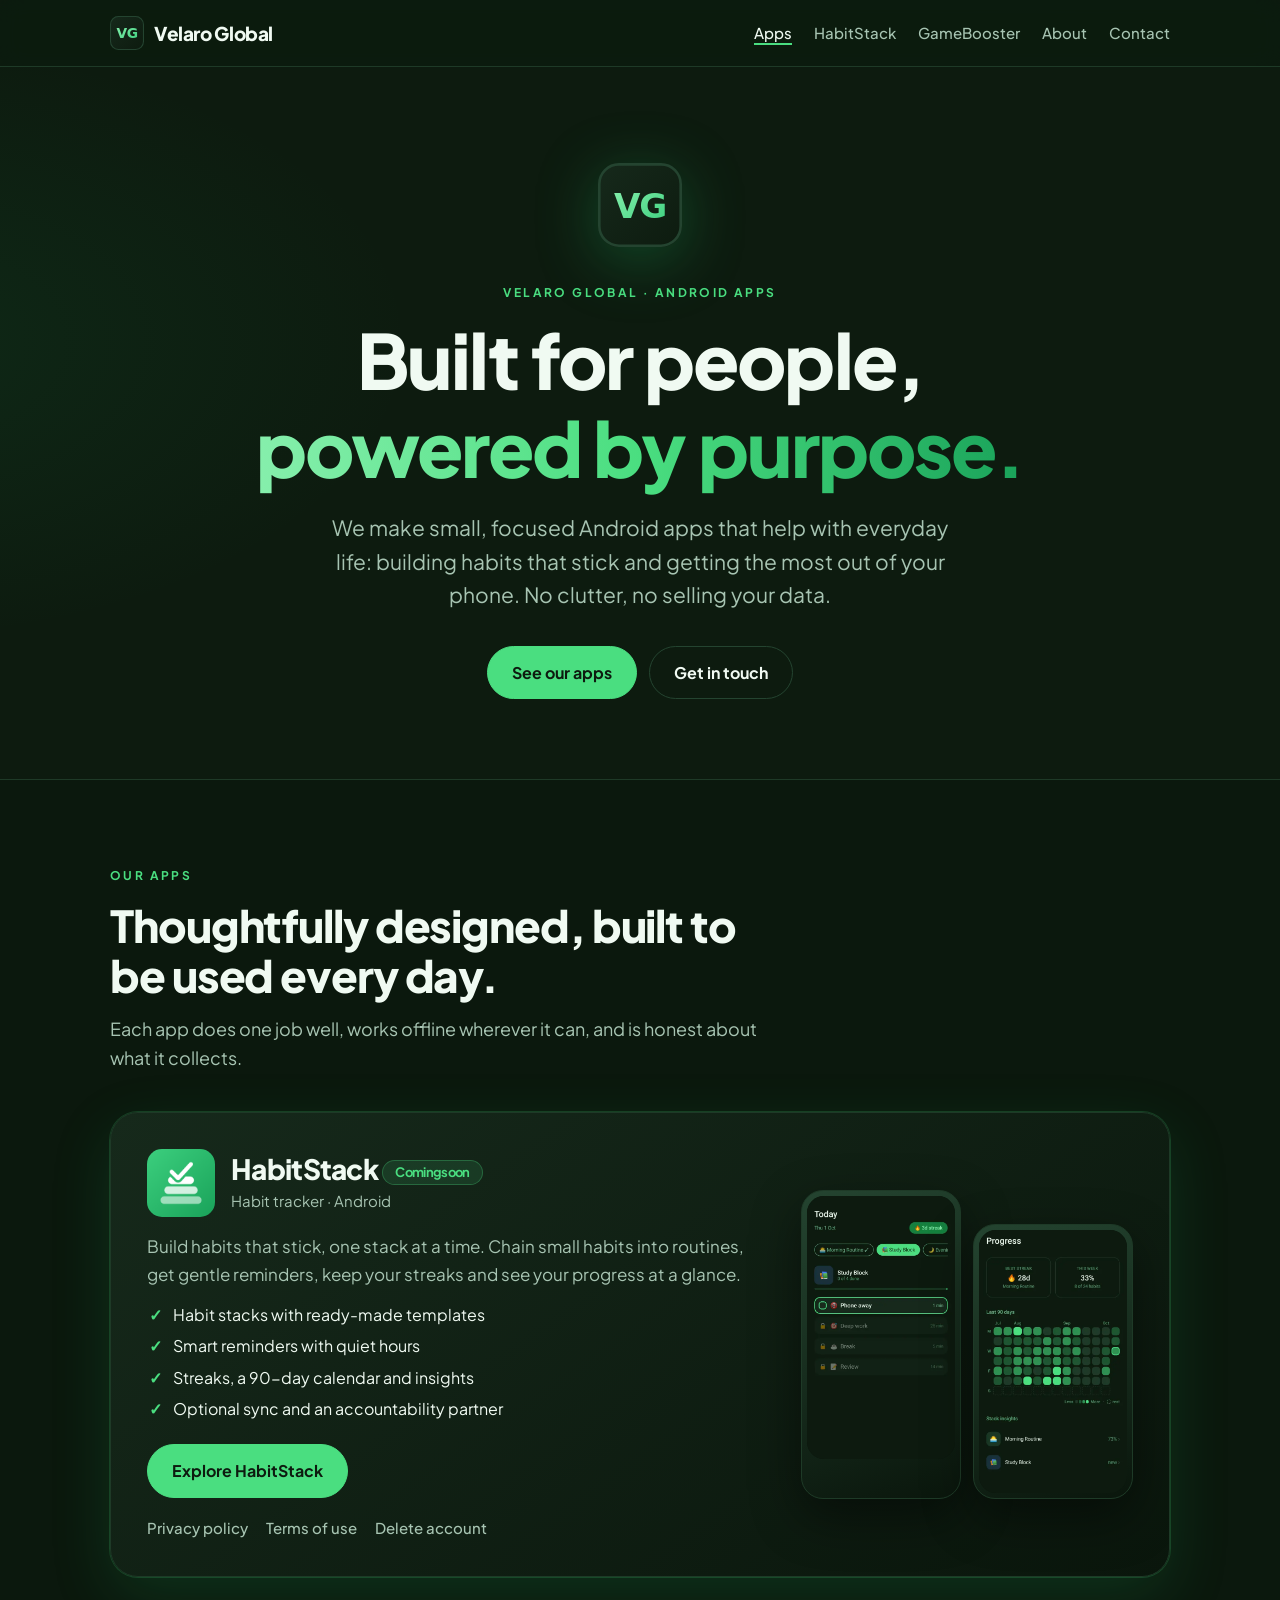
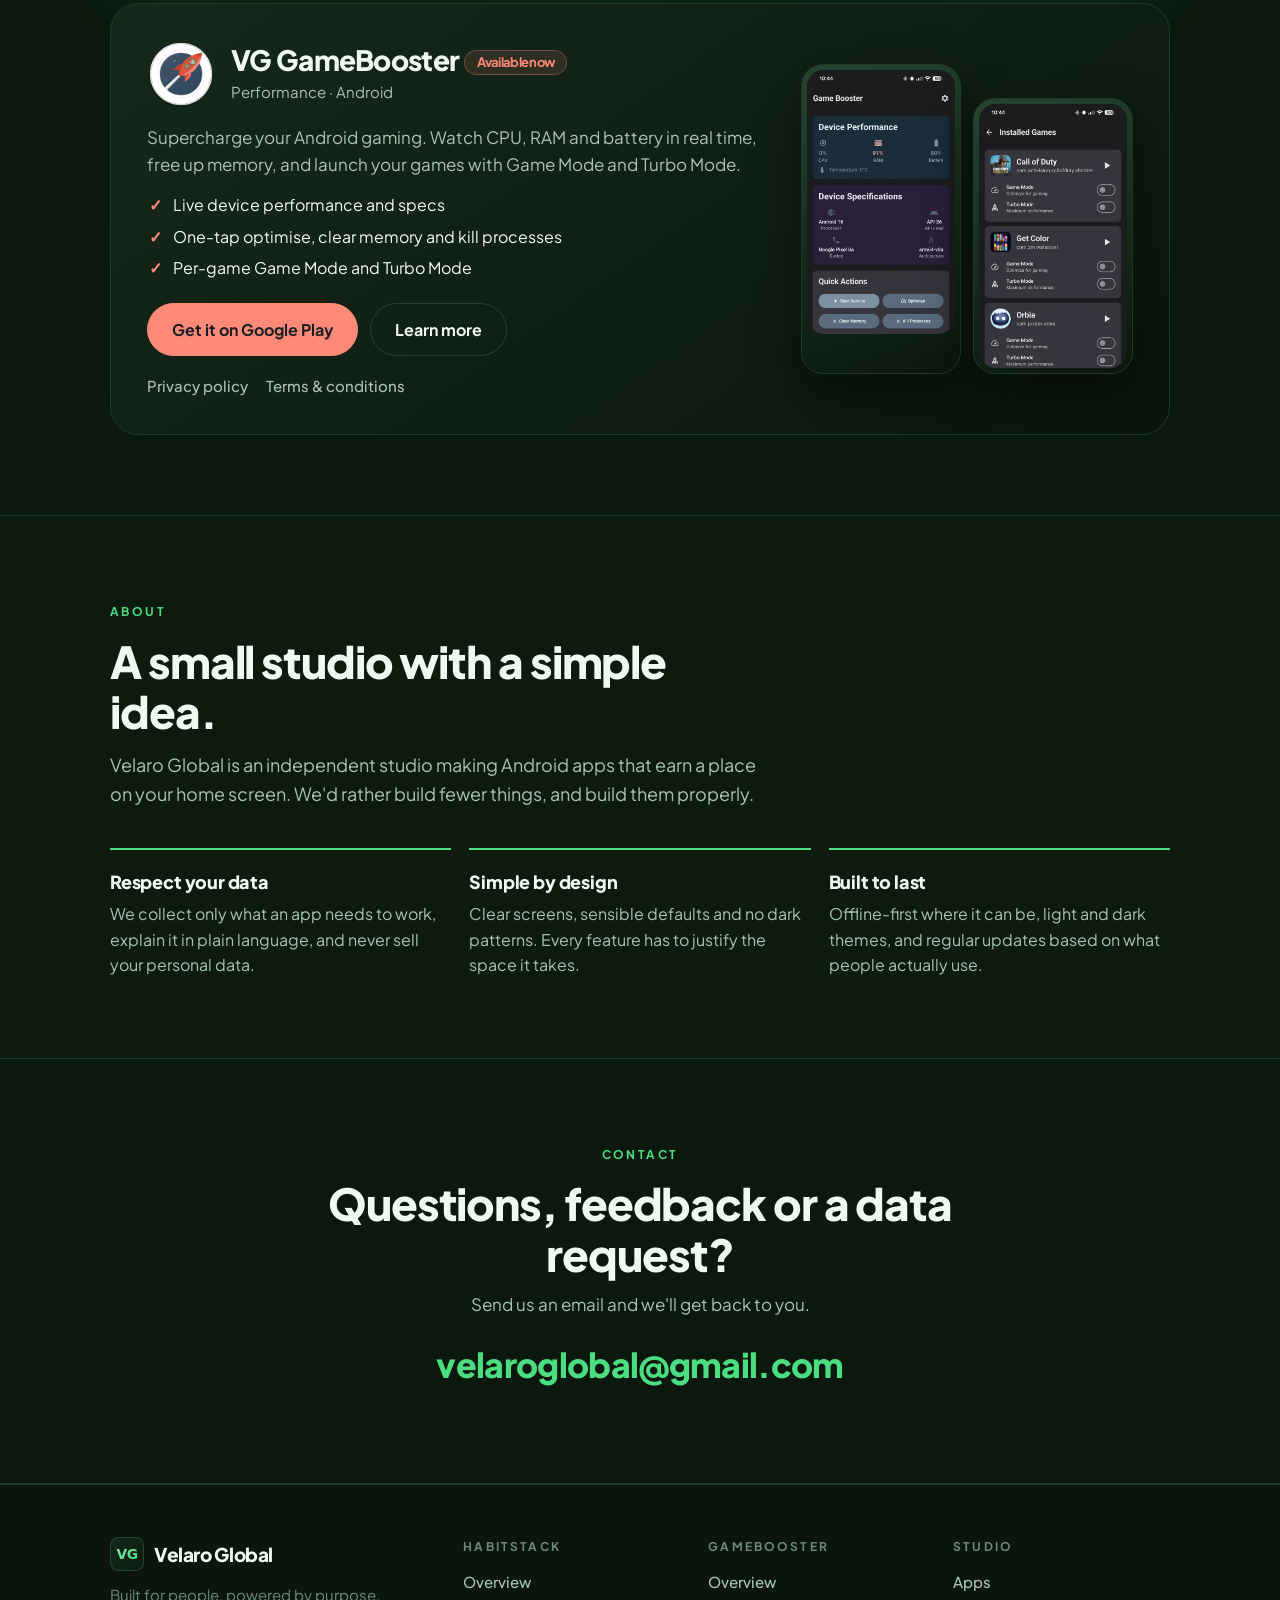
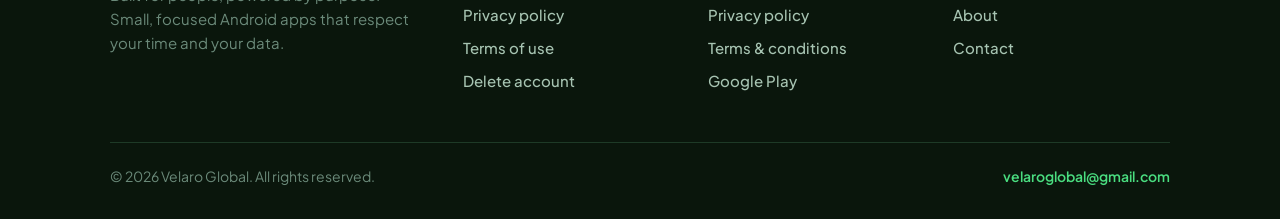
==== commit babc9512: "Revamp the site in HabitStack's dark theme - One stylesheet (assets/css/site.css) on HabitStack's da" ====
--- a/index.html
+++ b/index.html
@@ -5,151 +5,202 @@
 <meta name="viewport" content="width=device-width, initial-scale=1" />
 <title>Velaro Global — apps built for people, powered by purpose</title>
 <meta name="description" content="Velaro Global makes thoughtfully designed Android apps: HabitStack, a habit tracker built on habit stacking, and VG GameBooster." />
+<meta name="theme-color" content="#0d1b0f" />
 <link rel="canonical" href="https://velaroglobal.com/" />
-<link rel="icon" type="image/x-icon" href="/favicon.ico" />
-<link rel="icon" type="image/png" sizes="32x32" href="/favicon-32x32.png" />
-<link rel="apple-touch-icon" sizes="180x180" href="/apple-touch-icon.png" />
+<link rel="icon" type="image/svg+xml" href="/favicon.svg" />
+<link rel="apple-touch-icon" href="/apple-touch-icon.png" />
 <meta property="og:site_name" content="Velaro Global" />
-<meta property="og:title" content="Velaro Global" />
-<meta property="og:description" content="Thoughtfully designed apps that make everyday life a little better." />
 <meta property="og:type" content="website" />
+<meta property="og:title" content="Velaro Global — apps built for people, powered by purpose" />
+<meta property="og:description" content="Velaro Global makes thoughtfully designed Android apps: HabitStack, a habit tracker built on habit stacking, and VG GameBooster." />
 <meta property="og:url" content="https://velaroglobal.com/" />
 <meta property="og:image" content="https://velaroglobal.com/favicon-512x512.png" />
-<style>
-  :root {
-    color-scheme: light dark;
-    --bg: #f7f7f5;
-    --fg: #17191c;
-    --muted: #5a6068;
-    --accent: #1f5fbf;
-    --card: #ffffff;
-    --border: #e1e3e6;
-  }
-  @media (prefers-color-scheme: dark) {
-    :root {
-      --bg: #111316;
-      --fg: #eceef1;
-      --muted: #a4abb4;
-      --accent: #7fb0ff;
-      --card: #1a1d21;
-      --border: #2b3036;
-    }
-  }
-  * { box-sizing: border-box; }
-  html, body {
-    margin: 0;
-    padding: 0;
-    background: var(--bg);
-    color: var(--fg);
-    font-family: -apple-system, BlinkMacSystemFont, "Segoe UI", Roboto, Helvetica, Arial, sans-serif;
-    line-height: 1.55;
-  }
-  main { max-width: 760px; margin: 0 auto; padding: 56px 20px 40px; }
-  header { text-align: center; margin-bottom: 40px; }
-  h1 { font-size: 34px; margin: 0 0 8px; letter-spacing: -0.01em; }
-  .tagline { color: var(--muted); font-size: 18px; margin: 0 auto; max-width: 520px; }
-  h2 { font-size: 20px; margin: 40px 0 16px; }
-  .app {
-    display: flex;
-    gap: 20px;
-    align-items: flex-start;
-    background: var(--card);
-    border: 1px solid var(--border);
-    border-radius: 18px;
-    padding: 22px;
-    margin-bottom: 16px;
-  }
-  .app > div { min-width: 0; flex: 1; }
-  .app img.icon { width: 72px; height: 72px; border-radius: 22%; flex: none; }
-  .app h3 { margin: 0 0 4px; font-size: 18px; }
-  .app p { margin: 0 0 10px; color: var(--muted); font-size: 15px; }
-  .badge {
-    display: inline-block;
-    font-size: 12px;
-    padding: 2px 10px;
-    border: 1px solid var(--border);
-    border-radius: 999px;
-    color: var(--muted);
-    margin-left: 6px;
-    vertical-align: 2px;
-    font-weight: 400;
-  }
-  .links a { margin-right: 14px; font-size: 14px; display: inline-block; }
-  .shots { display: flex; gap: 10px; overflow-x: auto; margin: 12px 0; padding-bottom: 4px; }
-  .shots img { height: 220px; border-radius: 12px; border: 1px solid var(--border); }
-  a { color: var(--accent); text-decoration: none; font-weight: 600; }
-  a:hover { text-decoration: underline; }
-  .prose { color: var(--muted); }
-  footer {
-    margin-top: 48px;
-    padding-top: 24px;
-    border-top: 1px solid var(--border);
-    font-size: 14px;
-    color: var(--muted);
-    text-align: center;
-  }
-  footer p { margin: 8px 0 0; }
-  @media (max-width: 520px) {
-    .app { flex-direction: column; align-items: stretch; }
-    .app > div { width: 100%; }
-    .shots img { height: 180px; }
-  }
-</style>
+<link rel="preconnect" href="https://fonts.googleapis.com" />
+<link rel="preconnect" href="https://fonts.gstatic.com" crossorigin />
+<link rel="stylesheet" href="https://fonts.googleapis.com/css2?family=Plus+Jakarta+Sans:wght@400;500;600;700;800&display=swap" />
+<link rel="stylesheet" href="/assets/css/site.css" />
 </head>
 <body>
-  <main>
-    <header>
-      <h1>Velaro Global</h1>
-      <p class="tagline">Built for people, powered by purpose. We make thoughtfully designed
-        Android apps that make everyday life a little better.</p>
-    </header>
-
-    <h2>Our apps</h2>
-
-    <section class="app" id="habitstack">
-      <img class="icon" src="/habitstack/logo.png" width="72" height="72" alt="HabitStack icon" />
-      <div>
-        <h3>HabitStack <span class="badge">Coming soon</span></h3>
-        <p>A habit tracker built on habit stacking: chain small habits into routines, get
-          gentle reminders, keep streaks and see your progress. Works fully offline, with
-          optional Google sign-in for sync and an accountability partner.</p>
-        <div class="links">
-          <a href="/habitstack/">About HabitStack</a>
-          <a href="/habitstack/privacy/">Privacy</a>
-          <a href="/habitstack/terms/">Terms</a>
-          <a href="/habitstack/delete-account/">Delete account</a>
-        </div>
-      </div>
-    </section>
-
-    <section class="app" id="gamebooster">
-      <img class="icon" src="/app_info/icon/app_icon.png" width="72" height="72" alt="VG GameBooster icon" />
-      <div>
-        <h3>VG GameBooster <span class="badge">Available now</span></h3>
-        <p>Supercharge your Android gaming: monitor CPU, RAM and battery in real time, close
-          background processes, and switch on Game Mode and Turbo Mode, all in one clean app.</p>
-        <div class="shots">
-          <img src="/app_info/screenshots/screenshot_1.png" alt="VG GameBooster screenshot 1" loading="lazy" />
-          <img src="/app_info/screenshots/screenshot_2.png" alt="VG GameBooster screenshot 2" loading="lazy" />
-          <img src="/app_info/screenshots/screenshot_3.png" alt="VG GameBooster screenshot 3" loading="lazy" />
-          <img src="/app_info/screenshots/screenshot_4.png" alt="VG GameBooster screenshot 4" loading="lazy" />
-        </div>
-        <div class="links">
-          <a href="https://play.google.com/store/apps/details?id=com.velaroglobal.gamebooster">Get it on Google Play</a>
-          <a href="/privacy-policy.html">Privacy</a>
-          <a href="/terms.html">Terms</a>
-        </div>
-      </div>
-    </section>
-
-    <h2>Contact</h2>
-    <p class="prose">Questions, feedback or a data request? Email
-      <a href="mailto:velaroglobal@gmail.com">velaroglobal@gmail.com</a> and we'll get back to
-      you.</p>
-
-    <footer>
-      <p>&copy; 2026 Velaro Global</p>
-    </footer>
+  <a class="skip" href="#main">Skip to content</a>
+  <header class="site-header">
+    <div class="wrap">
+      <a class="brand" href="/" aria-label="Velaro Global home"><img class="vg-mark" src="/favicon.svg" width="64" height="64" alt="" />Velaro Global</a>
+      <nav class="site-nav" aria-label="Main">
+        <a href="/#apps" aria-current="page">Apps</a>
+        <a href="/habitstack/">HabitStack</a>
+        <a href="/gamebooster/">GameBooster</a>
+        <a href="/#about">About</a>
+        <a href="/#contact">Contact</a>
+      </nav>
+    </div>
+  </header>
+  <main id="main">
+    <section class="hero">
+      <div class="wrap">
+        <img class="vg-mark" src="/favicon.svg" width="64" height="64" alt="" />
+        <span class="eyebrow">Velaro Global · Android apps</span>
+        <h1>Built for people,<br /><span class="grad">powered by purpose.</span></h1>
+        <p class="lede">We make small, focused Android apps that help with everyday life: building
+          habits that stick and getting the most out of your phone. No clutter, no selling your
+          data.</p>
+        <div class="actions">
+          <a class="btn" href="#apps">See our apps</a>
+          <a class="btn ghost" href="#contact">Get in touch</a>
+        </div>
+      </div>
+    </section>
+
+    <section id="apps" class="alt">
+      <div class="wrap">
+        <div class="section-head">
+          <span class="eyebrow">Our apps</span>
+          <h2>Thoughtfully designed, built to be used every day.</h2>
+          <p>Each app does one job well, works offline wherever it can, and is honest about what it
+            collects.</p>
+        </div>
+
+        <article class="app-card habitstack">
+          <div>
+            <div class="app-head">
+              <img src="/habitstack/logo.png" width="68" height="68" alt="HabitStack icon" />
+              <div>
+                <h3>HabitStack <span class="pill">Coming soon</span></h3>
+                <p class="tag">Habit tracker · Android</p>
+              </div>
+            </div>
+            <p>Build habits that stick, one stack at a time. Chain small habits into routines,
+              get gentle reminders, keep your streaks and see your progress at a glance.</p>
+            <ul class="points">
+              <li>Habit stacks with ready-made templates</li>
+              <li>Smart reminders with quiet hours</li>
+              <li>Streaks, a 90-day calendar and insights</li>
+              <li>Optional sync and an accountability partner</li>
+            </ul>
+            <div class="actions" style="justify-content:flex-start">
+              <a class="btn" href="/habitstack/">Explore HabitStack</a>
+            </div>
+            <div class="links">
+              <a href="/habitstack/privacy/">Privacy policy</a>
+              <a href="/habitstack/terms/">Terms of use</a>
+              <a href="/habitstack/delete-account/">Delete account</a>
+            </div>
+          </div>
+          <div class="app-shots">
+            <div class="phone"><img src="/habitstack/screenshots/today-dark.webp" width="540" height="960" loading="lazy" alt="HabitStack Today screen" /></div>
+            <div class="phone"><img src="/habitstack/screenshots/progress-dark.webp" width="540" height="960" loading="lazy" alt="HabitStack Progress screen" /></div>
+          </div>
+        </article>
+
+        <article class="app-card gamebooster">
+          <div>
+            <div class="app-head">
+              <img src="/gamebooster/icon.png" width="68" height="68" alt="VG GameBooster icon" />
+              <div>
+                <h3>VG GameBooster <span class="pill live">Available now</span></h3>
+                <p class="tag">Performance · Android</p>
+              </div>
+            </div>
+            <p>Supercharge your Android gaming. Watch CPU, RAM and battery in real time, free up
+              memory, and launch your games with Game Mode and Turbo Mode.</p>
+            <ul class="points">
+              <li>Live device performance and specs</li>
+              <li>One-tap optimise, clear memory and kill processes</li>
+              <li>Per-game Game Mode and Turbo Mode</li>
+            </ul>
+            <div class="actions" style="justify-content:flex-start">
+              <a class="btn rocket" href="https://play.google.com/store/apps/details?id=com.velaroglobal.gamebooster">Get it on Google Play</a>
+              <a class="btn ghost" href="/gamebooster/">Learn more</a>
+            </div>
+            <div class="links">
+              <a href="/privacy-policy.html">Privacy policy</a>
+              <a href="/terms.html">Terms &amp; conditions</a>
+            </div>
+          </div>
+          <div class="app-shots">
+            <div class="phone"><img src="/gamebooster/screenshots/1.webp" width="540" height="960" loading="lazy" alt="VG GameBooster home screen" /></div>
+            <div class="phone"><img src="/gamebooster/screenshots/3.webp" width="540" height="960" loading="lazy" alt="VG GameBooster installed games screen" /></div>
+          </div>
+        </article>
+      </div>
+    </section>
+
+    <section id="about">
+      <div class="wrap">
+        <div class="section-head">
+          <span class="eyebrow">About</span>
+          <h2>A small studio with a simple idea.</h2>
+          <p>Velaro Global is an independent studio making Android apps that earn a place on your
+            home screen. We'd rather build fewer things, and build them properly.</p>
+        </div>
+        <div class="grid three values">
+          <div class="card">
+            <h3>Respect your data</h3>
+            <p>We collect only what an app needs to work, explain it in plain language, and never
+              sell your personal data.</p>
+          </div>
+          <div class="card">
+            <h3>Simple by design</h3>
+            <p>Clear screens, sensible defaults and no dark patterns. Every feature has to justify
+              the space it takes.</p>
+          </div>
+          <div class="card">
+            <h3>Built to last</h3>
+            <p>Offline-first where it can be, light and dark themes, and regular updates based on
+              what people actually use.</p>
+          </div>
+        </div>
+      </div>
+    </section>
+
+    <section id="contact" class="alt contact">
+      <div class="wrap narrow">
+        <span class="eyebrow">Contact</span>
+        <h2 style="font-size:clamp(30px,4.4vw,44px);margin-bottom:12px">Questions, feedback or a data request?</h2>
+        <p style="color:var(--muted)">Send us an email and we'll get back to you.</p>
+        <a class="mail" href="mailto:velaroglobal@gmail.com">velaroglobal@gmail.com</a>
+      </div>
+    </section>
   </main>
+  <footer class="site-footer">
+    <div class="wrap">
+      <div class="cols">
+        <div class="about">
+          <a class="brand" href="/"><img class="vg-mark" src="/favicon.svg" width="64" height="64" alt="" />Velaro Global</a>
+          <p>Built for people, powered by purpose. Small, focused Android apps that respect your
+            time and your data.</p>
+        </div>
+        <div>
+          <h4>HabitStack</h4>
+          <ul>
+            <li><a href="/habitstack/">Overview</a></li>
+            <li><a href="/habitstack/privacy/">Privacy policy</a></li>
+            <li><a href="/habitstack/terms/">Terms of use</a></li>
+            <li><a href="/habitstack/delete-account/">Delete account</a></li>
+          </ul>
+        </div>
+        <div>
+          <h4>GameBooster</h4>
+          <ul>
+            <li><a href="/gamebooster/">Overview</a></li>
+            <li><a href="/privacy-policy.html">Privacy policy</a></li>
+            <li><a href="/terms.html">Terms &amp; conditions</a></li>
+            <li><a href="https://play.google.com/store/apps/details?id=com.velaroglobal.gamebooster">Google Play</a></li>
+          </ul>
+        </div>
+        <div>
+          <h4>Studio</h4>
+          <ul>
+            <li><a href="/#apps">Apps</a></li>
+            <li><a href="/#about">About</a></li>
+            <li><a href="mailto:velaroglobal@gmail.com">Contact</a></li>
+          </ul>
+        </div>
+      </div>
+      <div class="legal-line">
+        <span>&copy; 2026 Velaro Global. All rights reserved.</span>
+        <a href="mailto:velaroglobal@gmail.com">velaroglobal@gmail.com</a>
+      </div>
+    </div>
+  </footer>
 </body>
 </html>
--- a/assets/css/site.css
+++ b/assets/css/site.css
@@ -0,0 +1,284 @@
+/*
+ * site.css: the one stylesheet for velaroglobal.com.
+ *
+ * Dark-first theme taken from HabitStack's dark colour scheme
+ * (indie-apps: habitstack/ui/.../theme/Color.kt and design/brand/logo-dark.svg):
+ * Neutral900 #0D1B0F background, Green900Card #16291B cards, Green400 #4ADE80 accent.
+ * Every colour is a token below; change it here, never inline.
+ */
+
+:root {
+  color-scheme: dark;
+  --bg: #0d1b0f;            /* Neutral900, logo dark background */
+  --bg-deep: #0a160c;       /* Neutral950 */
+  --surface: #16291b;       /* Green900Card */
+  --surface-2: #1e3a27;     /* Green900Surface */
+  --surface-3: #244430;     /* Green800Surface */
+  --ink: #f0faf2;
+  --muted: #a7c4b2;         /* Sage300 */
+  --faint: #6b8a7a;         /* Sage500 */
+  --border: #1e3a27;
+  --accent: #4ade80;        /* Green400 */
+  --accent-2: #86efac;      /* Green300 */
+  --accent-deep: #1aa35a;   /* logo gradient end */
+  --on-accent: #0d1b0f;
+  --amber: #fbbf24;         /* Amber400, streaks */
+  --rocket: #ff8a78;        /* GameBooster accent */
+  --shadow: 0 18px 50px rgba(0, 0, 0, 0.45);
+  --glow: 0 0 0 1px rgba(74, 222, 128, 0.18), 0 20px 60px rgba(26, 163, 90, 0.18);
+  --font: "Plus Jakarta Sans", -apple-system, BlinkMacSystemFont, "Segoe UI", Roboto, Helvetica, Arial, sans-serif;
+  --radius: 20px;
+}
+
+/* ── Base ─────────────────────────────────────────────────────────────── */
+* { box-sizing: border-box; }
+html { -webkit-text-size-adjust: 100%; scroll-behavior: smooth; background: var(--bg); }
+body {
+  margin: 0;
+  background:
+    radial-gradient(1200px 600px at 80% -10%, rgba(74, 222, 128, 0.10), transparent 60%),
+    radial-gradient(900px 500px at -10% 10%, rgba(26, 163, 90, 0.10), transparent 60%),
+    var(--bg);
+  background-repeat: no-repeat;
+  color: var(--ink);
+  font-family: var(--font);
+  font-size: 17px;
+  line-height: 1.6;
+  overflow-x: hidden;
+}
+img { max-width: 100%; height: auto; display: block; }
+a { color: var(--accent); font-weight: 600; text-decoration: none; }
+a:hover { text-decoration: underline; text-underline-offset: 3px; }
+a:focus-visible, button:focus-visible { outline: 2px solid var(--accent); outline-offset: 3px; border-radius: 6px; }
+h1, h2, h3 { line-height: 1.15; margin: 0; font-weight: 800; letter-spacing: -0.025em; }
+p { margin: 0 0 14px; }
+.wrap { max-width: 1100px; margin: 0 auto; padding: 0 20px; }
+.narrow { max-width: 780px; }
+.skip { position: absolute; left: -999px; }
+.skip:focus { left: 12px; top: 12px; z-index: 10; background: var(--surface); padding: 8px 12px; }
+.grad { background: linear-gradient(90deg, var(--accent-2), var(--accent) 50%, var(--accent-deep)); -webkit-background-clip: text; background-clip: text; color: transparent; }
+
+/* ── Header ───────────────────────────────────────────────────────────── */
+.site-header {
+  position: sticky; top: 0; z-index: 5;
+  background: rgba(13, 27, 15, 0.82);
+  backdrop-filter: saturate(160%) blur(12px);
+  -webkit-backdrop-filter: saturate(160%) blur(12px);
+  border-bottom: 1px solid var(--border);
+}
+.site-header .wrap { display: flex; align-items: center; gap: 16px; min-height: 66px; }
+.brand { display: flex; align-items: center; gap: 10px; color: var(--ink); font-weight: 800; font-size: 19px; letter-spacing: -0.02em; white-space: nowrap; }
+.brand:hover { text-decoration: none; }
+.brand .vg-mark { width: 34px; height: 34px; flex: none; }
+.site-nav { margin-left: auto; display: flex; gap: 4px 22px; flex-wrap: wrap; justify-content: flex-end; }
+.site-nav a { color: var(--muted); font-weight: 500; font-size: 15px; }
+.site-nav a:hover, .site-nav a[aria-current="page"] { color: var(--ink); text-decoration: none; }
+.site-nav a[aria-current="page"] { box-shadow: inset 0 -2px 0 var(--accent); }
+@media (max-width: 600px) {
+  .site-header .wrap { flex-wrap: wrap; gap: 6px 12px; padding-top: 10px; padding-bottom: 10px; }
+  .site-nav { margin-left: 0; width: 100%; justify-content: flex-start; gap: 4px 18px; }
+}
+
+/* ── Sections ─────────────────────────────────────────────────────────── */
+section { padding: 80px 0; }
+section.alt { background: rgba(10, 22, 12, 0.6); border-top: 1px solid var(--border); border-bottom: 1px solid var(--border); }
+.eyebrow {
+  display: inline-block;
+  font-size: 12px; font-weight: 700;
+  letter-spacing: 0.2em; text-transform: uppercase;
+  color: var(--accent);
+  margin-bottom: 14px;
+}
+.section-head { max-width: 660px; margin-bottom: 40px; }
+.section-head h2 { font-size: clamp(30px, 4.4vw, 44px); margin-bottom: 14px; }
+.section-head p { color: var(--muted); font-size: 18px; }
+.center { text-align: center; margin-left: auto; margin-right: auto; }
+
+/* ── Hero ─────────────────────────────────────────────────────────────── */
+.hero { padding: 96px 0 80px; text-align: center; }
+.hero .vg-mark { width: 84px; height: 84px; margin: 0 auto 30px; filter: drop-shadow(0 12px 30px rgba(26, 163, 90, 0.35)); }
+.hero h1 { font-size: clamp(40px, 7.4vw, 76px); margin-bottom: 20px; }
+.hero .lede { font-size: clamp(18px, 2.4vw, 21px); color: var(--muted); max-width: 640px; margin: 0 auto 34px; }
+.actions { display: flex; gap: 12px; justify-content: center; flex-wrap: wrap; }
+
+.btn {
+  display: inline-flex; align-items: center; gap: 8px;
+  padding: 13px 24px; border-radius: 999px;
+  font-weight: 700; font-size: 16px;
+  border: 1px solid var(--accent);
+  background: var(--accent); color: var(--on-accent);
+  transition: transform .15s ease, filter .15s ease;
+}
+.btn:hover { text-decoration: none; filter: brightness(1.08); transform: translateY(-1px); }
+.btn.ghost { background: transparent; color: var(--ink); border-color: var(--surface-3); }
+.btn.ghost:hover { border-color: var(--accent); }
+.btn.rocket { background: var(--rocket); border-color: var(--rocket); color: #1b1e24; }
+.pill {
+  display: inline-block; font-size: 13px; font-weight: 700;
+  padding: 4px 12px; border-radius: 999px;
+  background: rgba(74, 222, 128, 0.12); color: var(--accent);
+  border: 1px solid rgba(74, 222, 128, 0.28);
+  vertical-align: middle; white-space: nowrap;
+}
+.pill.live { background: rgba(255, 138, 120, 0.12); color: var(--rocket); border-color: rgba(255, 138, 120, 0.3); }
+
+/* ── Product hero (app pages) ─────────────────────────────────────────── */
+.product-hero { padding: 80px 0 64px; }
+.product-hero .wrap { display: grid; grid-template-columns: 1.05fr 0.95fr; gap: 48px; align-items: center; }
+.product-hero .app-icon { width: 92px; height: 92px; border-radius: 22%; margin-bottom: 24px; box-shadow: var(--glow); }
+.product-hero h1 { font-size: clamp(40px, 6.4vw, 64px); margin-bottom: 16px; }
+.product-hero .lede { font-size: 19px; color: var(--muted); margin-bottom: 24px; max-width: 530px; }
+.product-hero .actions { justify-content: flex-start; margin-top: 8px; }
+.hero-phones { position: relative; display: flex; justify-content: center; }
+.hero-phones .phone { width: 56%; }
+.hero-phones .phone + .phone { margin-left: -12%; margin-top: 56px; }
+@media (max-width: 840px) {
+  .product-hero .wrap { grid-template-columns: 1fr; gap: 44px; }
+  .hero-phones { max-width: 440px; margin: 0 auto; }
+}
+
+/* ── Phone frame + screenshot strip ───────────────────────────────────── */
+.phone {
+  border-radius: 30px;
+  padding: 7px;
+  background: linear-gradient(160deg, var(--surface-3), var(--bg-deep));
+  border: 1px solid var(--surface-2);
+  box-shadow: var(--shadow);
+  flex: none;
+}
+.phone img { border-radius: 24px; width: 100%; aspect-ratio: 9 / 16; object-fit: cover; object-position: top; background: var(--bg-deep); }
+.shots {
+  display: flex; gap: 22px;
+  overflow-x: auto; scroll-snap-type: x mandatory;
+  padding: 8px 20px 30px; margin: 0 -20px;
+  scrollbar-width: thin; scrollbar-color: var(--surface-3) transparent;
+}
+.shots figure { margin: 0; scroll-snap-align: start; flex: none; width: 236px; }
+.shots figcaption { text-align: center; color: var(--muted); font-size: 14px; margin-top: 14px; }
+.shots figcaption strong { display: block; color: var(--ink); font-size: 15px; }
+
+/* ── Cards / grids ────────────────────────────────────────────────────── */
+.grid { display: grid; gap: 18px; }
+.grid.two { grid-template-columns: repeat(2, minmax(0, 1fr)); }
+.grid.three { grid-template-columns: repeat(3, minmax(0, 1fr)); }
+@media (max-width: 880px) { .grid.three { grid-template-columns: repeat(2, minmax(0, 1fr)); } }
+@media (max-width: 600px) { .grid.two, .grid.three { grid-template-columns: 1fr; } }
+.card {
+  background: var(--surface);
+  border: 1px solid var(--border);
+  border-radius: var(--radius);
+  padding: 26px;
+}
+.card h3 { font-size: 18px; margin-bottom: 8px; letter-spacing: -0.01em; }
+.card p { color: var(--muted); font-size: 16px; }
+.card p:last-child { margin-bottom: 0; }
+.card .emoji {
+  display: inline-grid; place-items: center;
+  width: 46px; height: 46px; border-radius: 14px;
+  background: var(--surface-2); font-size: 22px; line-height: 1; margin-bottom: 16px;
+}
+.card .pro-tag { font-size: 11px; font-weight: 800; letter-spacing: 0.12em; color: var(--amber); margin-left: 6px; vertical-align: 2px; }
+
+/* App card on the studio home page */
+.app-card {
+  position: relative; overflow: hidden;
+  display: grid; grid-template-columns: 1fr auto; gap: 32px; align-items: center;
+  background: linear-gradient(145deg, var(--surface), var(--bg-deep));
+  border: 1px solid var(--surface-2);
+  border-radius: 28px; padding: 36px;
+}
+.app-card + .app-card { margin-top: 26px; }
+.app-card.habitstack { box-shadow: var(--glow); }
+.app-card .app-head { display: flex; align-items: center; gap: 16px; margin-bottom: 16px; }
+.app-card .app-head img { width: 68px; height: 68px; border-radius: 22%; flex: none; }
+.app-card h3 { font-size: 28px; }
+.app-card .tag { color: var(--muted); font-size: 15px; margin: 4px 0 0; }
+.app-card p { color: var(--muted); }
+.app-card ul.points { list-style: none; padding: 0; margin: 0 0 22px; display: grid; gap: 6px; }
+.app-card ul.points li { padding-left: 26px; position: relative; color: var(--ink); font-size: 16px; }
+.app-card ul.points li::before { content: "✓"; position: absolute; left: 2px; color: var(--accent); font-weight: 800; }
+.app-card.gamebooster ul.points li::before { color: var(--rocket); }
+.app-card .links { display: flex; flex-wrap: wrap; gap: 8px 18px; font-size: 15px; margin-top: 18px; }
+.app-card .links a { color: var(--muted); font-weight: 500; }
+.app-card .links a:hover { color: var(--ink); }
+.app-card .app-shots { display: flex; gap: 12px; }
+.app-card .app-shots .phone { width: 160px; padding: 5px; border-radius: 22px; }
+.app-card .app-shots .phone img { border-radius: 17px; }
+.app-card .app-shots .phone:nth-child(2) { margin-top: 34px; }
+@media (max-width: 880px) {
+  .app-card { grid-template-columns: 1fr; padding: 26px; }
+  .app-card .app-shots { overflow-x: auto; padding-bottom: 6px; }
+  .app-card .app-shots .phone { width: 140px; }
+  .app-card .app-shots .phone:nth-child(2) { margin-top: 0; }
+}
+
+/* Free vs Pro */
+.plan h3 { font-size: 24px; margin-bottom: 4px; }
+.plan .sub { color: var(--muted); font-size: 15px; margin-bottom: 18px; }
+.plan ul { list-style: none; padding: 0; margin: 0; }
+.plan li { padding: 10px 0 10px 28px; position: relative; border-top: 1px solid var(--surface-2); font-size: 16px; }
+.plan li::before { content: "✓"; position: absolute; left: 4px; color: var(--accent); font-weight: 800; }
+.plan.pro { border: 1px solid rgba(74, 222, 128, 0.45); box-shadow: var(--glow); background: linear-gradient(160deg, var(--surface-2), var(--surface)); }
+.plan.pro h3 .pill { margin-left: 8px; }
+
+/* Values */
+.values .card { background: transparent; border: 0; border-top: 2px solid var(--accent); border-radius: 0; padding: 22px 0 0; }
+
+/* Data / privacy strip */
+.callout {
+  display: grid; grid-template-columns: auto 1fr; gap: 20px; align-items: start;
+  background: var(--surface); border: 1px solid var(--surface-2); border-radius: var(--radius); padding: 28px;
+}
+.callout .emoji { font-size: 30px; line-height: 1; }
+.callout p { color: var(--muted); }
+.callout p:last-child { margin-bottom: 0; }
+@media (max-width: 560px) { .callout { grid-template-columns: 1fr; } }
+
+/* Contact */
+.contact { text-align: center; }
+.contact .mail { display: inline-block; font-size: clamp(22px, 4.4vw, 34px); font-weight: 800; letter-spacing: -0.02em; word-break: break-word; margin: 6px 0 10px; }
+
+/* ── Legal pages ──────────────────────────────────────────────────────── */
+.subnav { border-bottom: 1px solid var(--border); background: rgba(10, 22, 12, 0.7); }
+.subnav .wrap { display: flex; gap: 6px 22px; flex-wrap: wrap; align-items: center; padding-top: 12px; padding-bottom: 12px; font-size: 15px; }
+.subnav .app { display: inline-flex; align-items: center; gap: 8px; color: var(--ink); font-weight: 800; margin-right: 4px; }
+.subnav .app img { width: 22px; height: 22px; border-radius: 6px; }
+.subnav a { color: var(--muted); font-weight: 500; }
+.subnav a:hover { color: var(--ink); text-decoration: none; }
+.subnav a[aria-current="page"] { color: var(--accent); font-weight: 700; }
+.legal { padding: 52px 0 80px; }
+.legal h1 { font-size: clamp(34px, 5.4vw, 48px); margin-bottom: 10px; }
+.legal .updated { color: var(--faint); font-size: 15px; margin-bottom: 30px; }
+.legal .intro { color: var(--muted); font-size: 18px; }
+.legal h2 { font-size: 20px; margin: 36px 0 12px; letter-spacing: -0.01em; }
+.legal .card { padding: 22px 24px; }
+.legal .card p, .legal .card li { color: #dbe9df; font-size: 16px; }
+.legal strong { color: var(--ink); }
+.legal ul { padding-left: 22px; margin: 0 0 14px; }
+.legal li { margin-bottom: 6px; }
+.legal li:last-child { margin-bottom: 0; }
+.legal li::marker { color: var(--accent); }
+.legal table { width: 100%; border-collapse: collapse; font-size: 15px; margin: 4px 0 14px; display: block; overflow-x: auto; }
+.legal th, .legal td { text-align: left; vertical-align: top; padding: 10px; border-bottom: 1px solid var(--surface-2); color: #dbe9df; }
+.legal th { color: var(--muted); font-weight: 700; }
+.legal code { font-size: 0.9em; background: var(--surface-2); color: var(--accent-2); padding: 1px 6px; border-radius: 6px; word-break: break-word; }
+.legal .button { display: inline-block; margin-top: 6px; }
+
+/* ── Footer ───────────────────────────────────────────────────────────── */
+.site-footer { border-top: 1px solid var(--border); background: var(--bg-deep); padding: 52px 0 32px; font-size: 15px; }
+.site-footer .cols { display: grid; grid-template-columns: 1.5fr 1fr 1fr 1fr; gap: 28px; }
+.site-footer h4 { font-size: 12px; letter-spacing: 0.18em; text-transform: uppercase; color: var(--faint); margin: 0 0 14px; }
+.site-footer ul { list-style: none; padding: 0; margin: 0; }
+.site-footer li { margin-bottom: 9px; }
+.site-footer li a { color: var(--muted); font-weight: 500; }
+.site-footer li a:hover { color: var(--ink); }
+.site-footer .about .brand { margin-bottom: 12px; }
+.site-footer .about p { color: var(--faint); max-width: 300px; }
+.site-footer .legal-line { margin-top: 40px; padding-top: 22px; border-top: 1px solid var(--border); color: var(--faint); font-size: 14px; display: flex; flex-wrap: wrap; gap: 6px 18px; justify-content: space-between; }
+@media (max-width: 760px) { .site-footer .cols { grid-template-columns: 1fr 1fr; } .site-footer .about { grid-column: 1 / -1; } }
+
+/* ── 404 ──────────────────────────────────────────────────────────────── */
+.notfound { padding: 130px 0; text-align: center; }
+.notfound .code { font-size: clamp(64px, 14vw, 140px); font-weight: 800; line-height: 1; margin-bottom: 8px; }
+.notfound h1 { font-size: clamp(26px, 4vw, 34px); margin-bottom: 12px; }
+.notfound p { color: var(--muted); margin-bottom: 28px; }
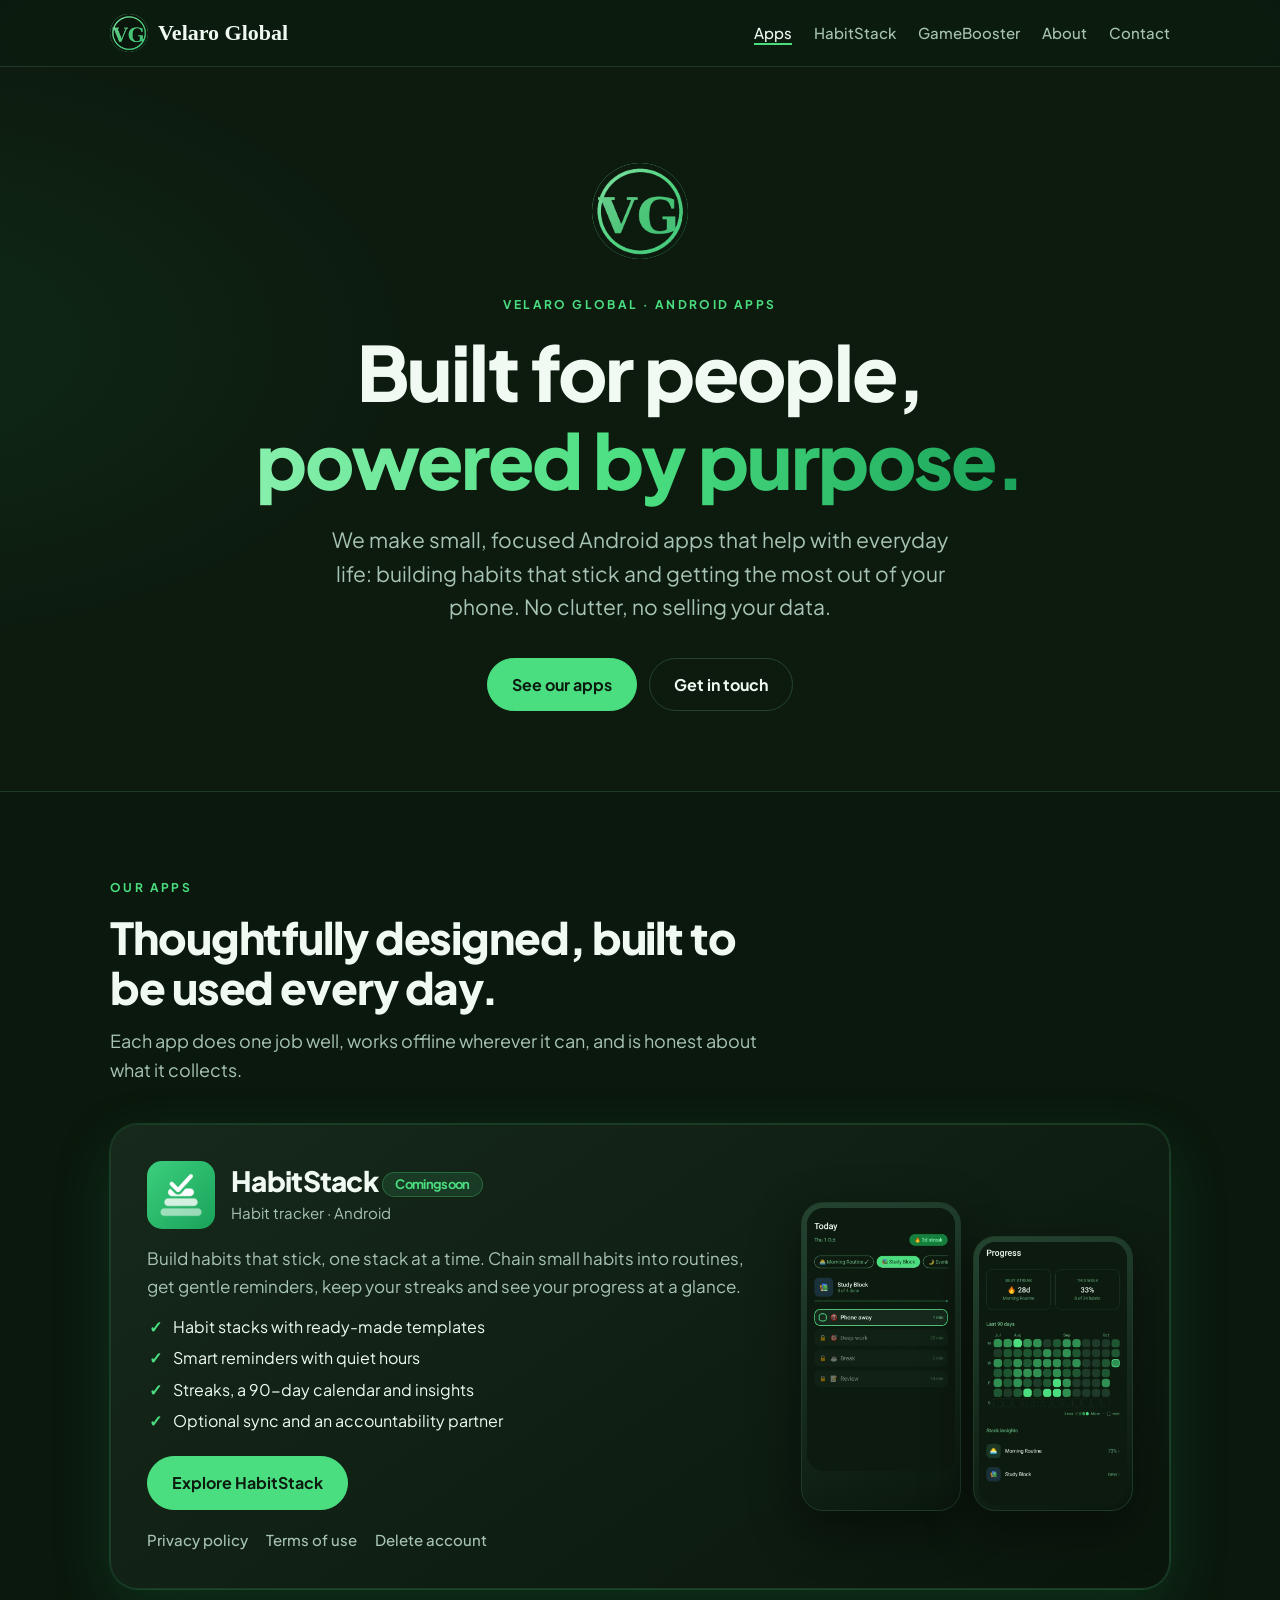
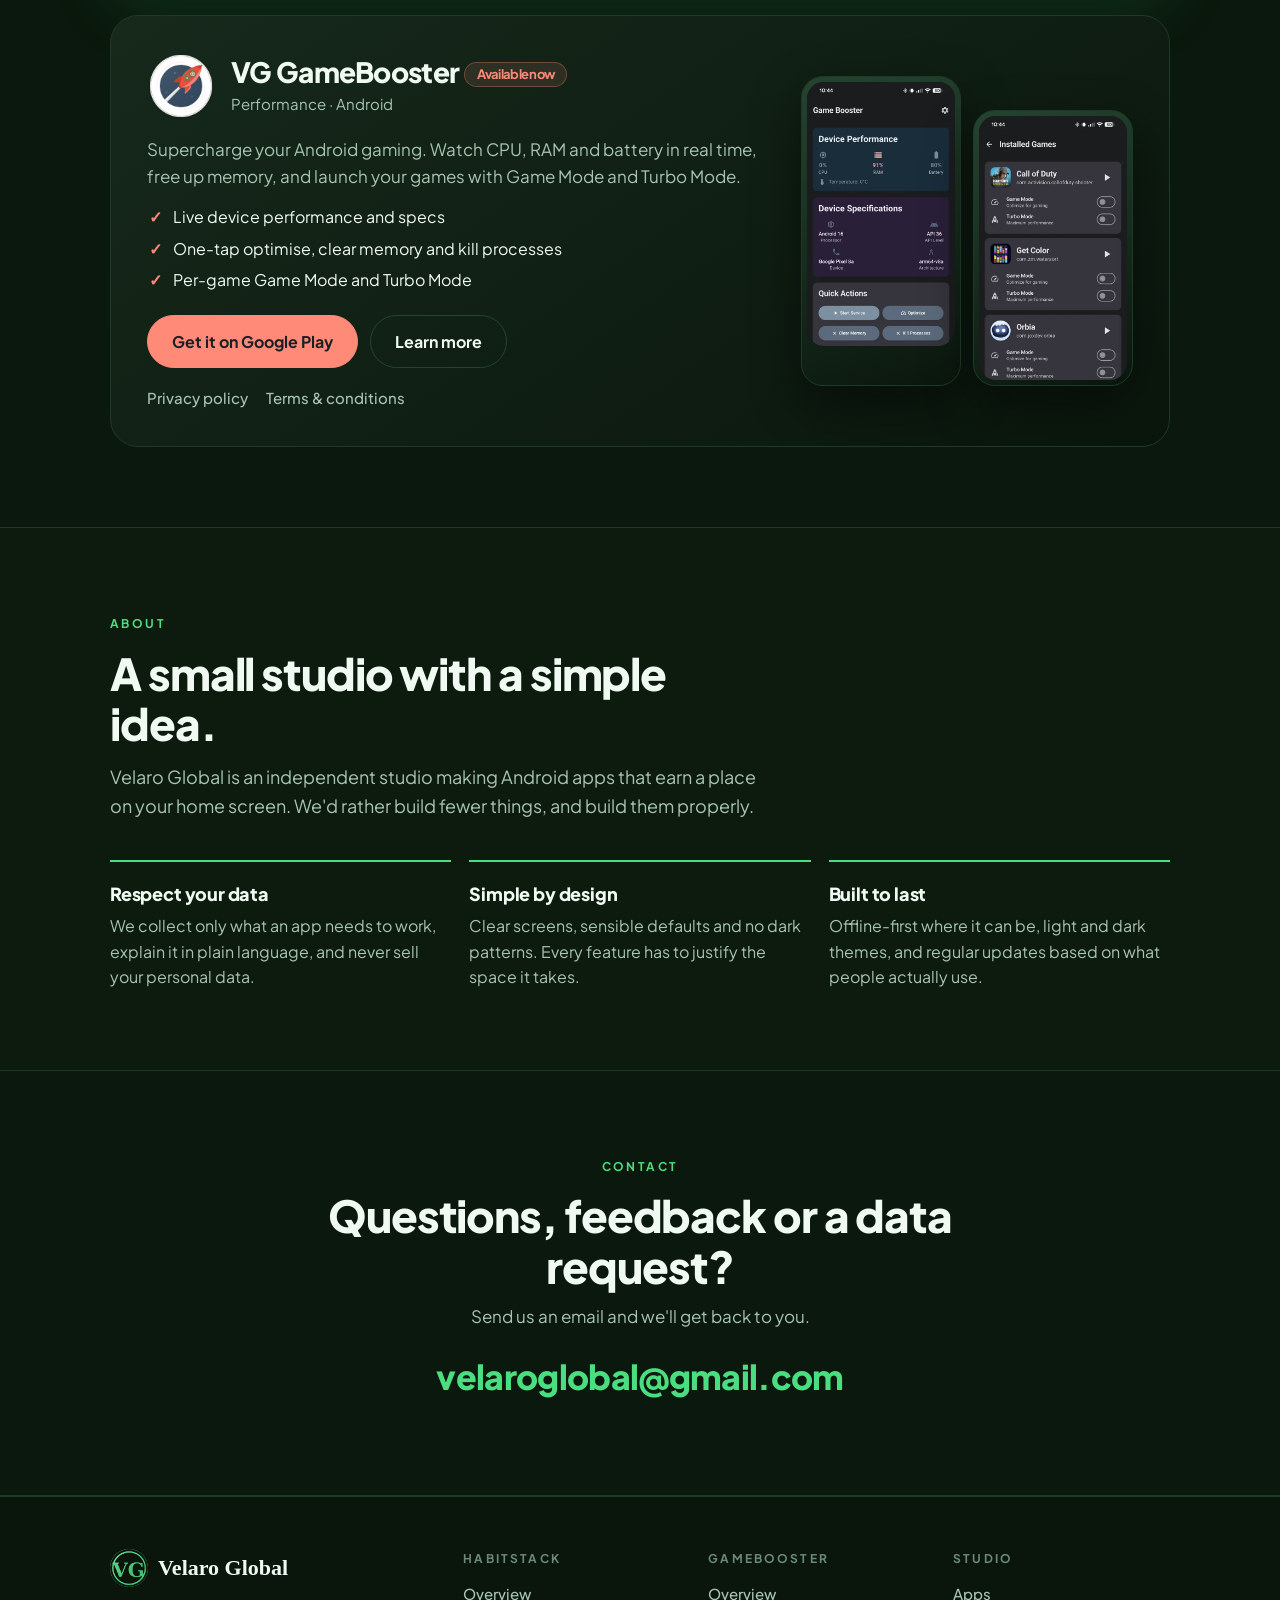
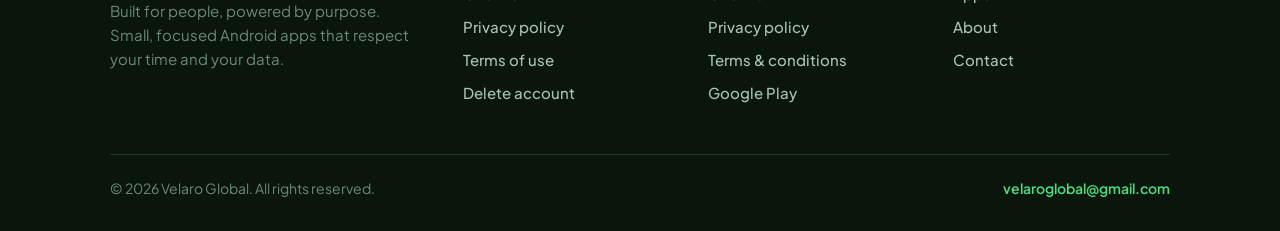
==== commit bd6d0cd4: "Keep the original VG logo, tinted with a CSS overlay Restore the original favicon/logo files unchang" ====
--- a/index.html
+++ b/index.html
@@ -7,7 +7,7 @@
 <meta name="description" content="Velaro Global makes thoughtfully designed Android apps: HabitStack, a habit tracker built on habit stacking, and VG GameBooster." />
 <meta name="theme-color" content="#0d1b0f" />
 <link rel="canonical" href="https://velaroglobal.com/" />
-<link rel="icon" type="image/svg+xml" href="/favicon.svg" />
+<link rel="icon" type="image/png" href="/favicon-32x32.png" />
 <link rel="apple-touch-icon" href="/apple-touch-icon.png" />
 <meta property="og:site_name" content="Velaro Global" />
 <meta property="og:type" content="website" />
@@ -17,14 +17,14 @@
 <meta property="og:image" content="https://velaroglobal.com/favicon-512x512.png" />
 <link rel="preconnect" href="https://fonts.googleapis.com" />
 <link rel="preconnect" href="https://fonts.gstatic.com" crossorigin />
-<link rel="stylesheet" href="https://fonts.googleapis.com/css2?family=Plus+Jakarta+Sans:wght@400;500;600;700;800&display=swap" />
+<link rel="stylesheet" href="https://fonts.googleapis.com/css2?family=Old+Standard+TT:wght@400;700&family=Plus+Jakarta+Sans:wght@400;500;600;700;800&display=swap" />
 <link rel="stylesheet" href="/assets/css/site.css" />
 </head>
 <body>
   <a class="skip" href="#main">Skip to content</a>
   <header class="site-header">
     <div class="wrap">
-      <a class="brand" href="/" aria-label="Velaro Global home"><img class="vg-mark" src="/favicon.svg" width="64" height="64" alt="" />Velaro Global</a>
+      <a class="brand" href="/" aria-label="Velaro Global home"><span class="vg-mark"><img src="/favicon-512x512.png" width="512" height="512" alt="" /></span><span class="wordmark">Velaro Global</span></a>
       <nav class="site-nav" aria-label="Main">
         <a href="/#apps" aria-current="page">Apps</a>
         <a href="/habitstack/">HabitStack</a>
@@ -37,7 +37,7 @@
   <main id="main">
     <section class="hero">
       <div class="wrap">
-        <img class="vg-mark" src="/favicon.svg" width="64" height="64" alt="" />
+        <span class="vg-mark"><img src="/favicon-512x512.png" width="512" height="512" alt="" /></span>
         <span class="eyebrow">Velaro Global · Android apps</span>
         <h1>Built for people,<br /><span class="grad">powered by purpose.</span></h1>
         <p class="lede">We make small, focused Android apps that help with everyday life: building
@@ -165,7 +165,7 @@
     <div class="wrap">
       <div class="cols">
         <div class="about">
-          <a class="brand" href="/"><img class="vg-mark" src="/favicon.svg" width="64" height="64" alt="" />Velaro Global</a>
+          <a class="brand" href="/"><span class="vg-mark"><img src="/favicon-512x512.png" width="512" height="512" alt="" /></span><span class="wordmark">Velaro Global</span></a>
           <p>Built for people, powered by purpose. Small, focused Android apps that respect your
             time and your data.</p>
         </div>
--- a/assets/css/site.css
+++ b/assets/css/site.css
@@ -26,6 +26,7 @@
   --rocket: #ff8a78;        /* GameBooster accent */
   --shadow: 0 18px 50px rgba(0, 0, 0, 0.45);
   --glow: 0 0 0 1px rgba(74, 222, 128, 0.18), 0 20px 60px rgba(26, 163, 90, 0.18);
+  --serif: "Old Standard TT", Georgia, "Times New Roman", serif;
   --font: "Plus Jakarta Sans", -apple-system, BlinkMacSystemFont, "Segoe UI", Roboto, Helvetica, Arial, sans-serif;
   --radius: 20px;
 }
@@ -69,7 +70,15 @@
 .site-header .wrap { display: flex; align-items: center; gap: 16px; min-height: 66px; }
 .brand { display: flex; align-items: center; gap: 10px; color: var(--ink); font-weight: 800; font-size: 19px; letter-spacing: -0.02em; white-space: nowrap; }
 .brand:hover { text-decoration: none; }
-.brand .vg-mark { width: 34px; height: 34px; flex: none; }
+.brand .vg-mark { width: 38px; height: 38px; }
+.brand .wordmark { font-family: var(--serif); font-weight: 700; font-size: 22px; letter-spacing: 0; }
+
+/* The original Velaro Global logo, untouched, tinted green with a colour overlay:
+   invert turns its white background black and the taupe mark light, the green layer
+   multiplies over it, and `screen` drops the black against the dark page. */
+.vg-mark { position: relative; display: inline-block; flex: none; isolation: isolate; mix-blend-mode: screen; border-radius: 50%; overflow: hidden; }
+.vg-mark img { width: 100%; height: 100%; filter: grayscale(1) invert(1) brightness(1.9) contrast(1.25); }
+.vg-mark::after { content: ""; position: absolute; inset: 0; background: linear-gradient(135deg, var(--accent-2), var(--accent) 55%, #3ccf7e); mix-blend-mode: multiply; }
 .site-nav { margin-left: auto; display: flex; gap: 4px 22px; flex-wrap: wrap; justify-content: flex-end; }
 .site-nav a { color: var(--muted); font-weight: 500; font-size: 15px; }
 .site-nav a:hover, .site-nav a[aria-current="page"] { color: var(--ink); text-decoration: none; }
@@ -96,7 +105,7 @@
 
 /* ── Hero ─────────────────────────────────────────────────────────────── */
 .hero { padding: 96px 0 80px; text-align: center; }
-.hero .vg-mark { width: 84px; height: 84px; margin: 0 auto 30px; filter: drop-shadow(0 12px 30px rgba(26, 163, 90, 0.35)); }
+.hero .vg-mark { display: block; width: 96px; height: 96px; margin: 0 auto 30px; }
 .hero h1 { font-size: clamp(40px, 7.4vw, 76px); margin-bottom: 20px; }
 .hero .lede { font-size: clamp(18px, 2.4vw, 21px); color: var(--muted); max-width: 640px; margin: 0 auto 34px; }
 .actions { display: flex; gap: 12px; justify-content: center; flex-wrap: wrap; }
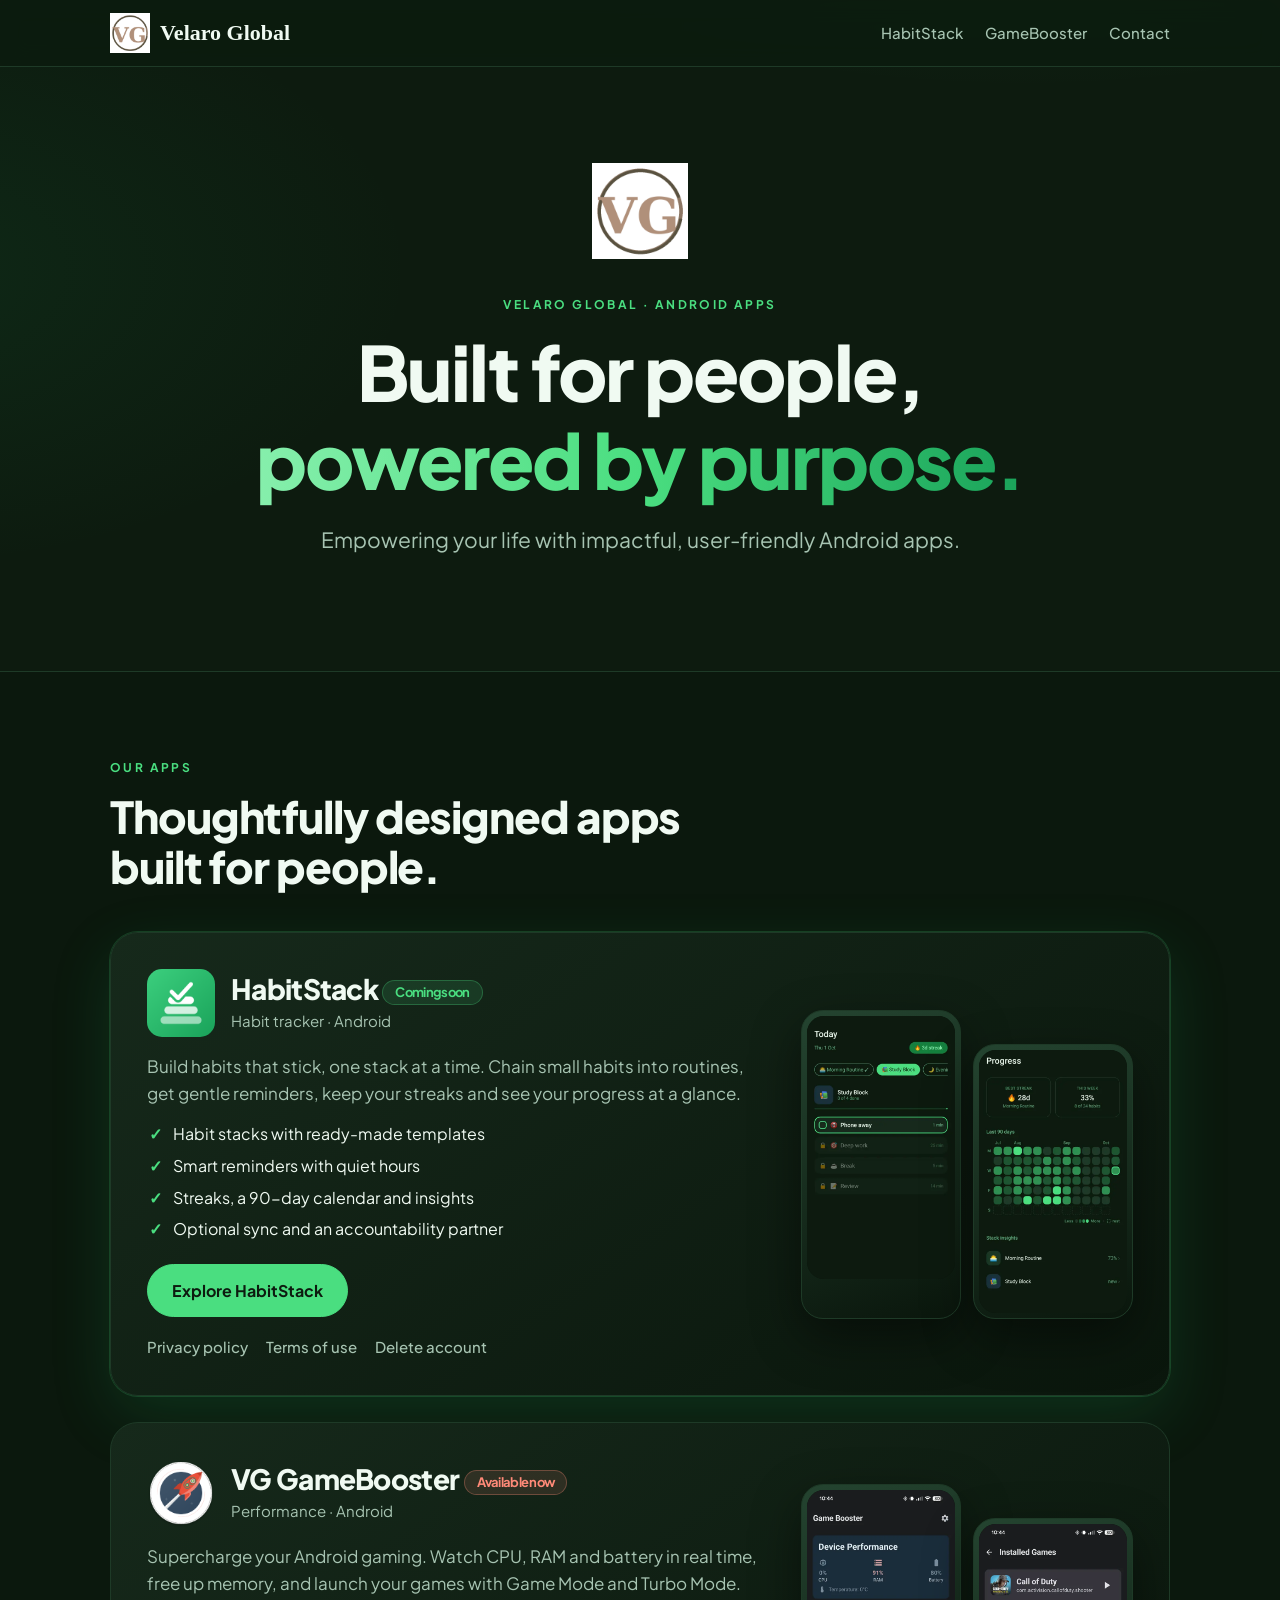
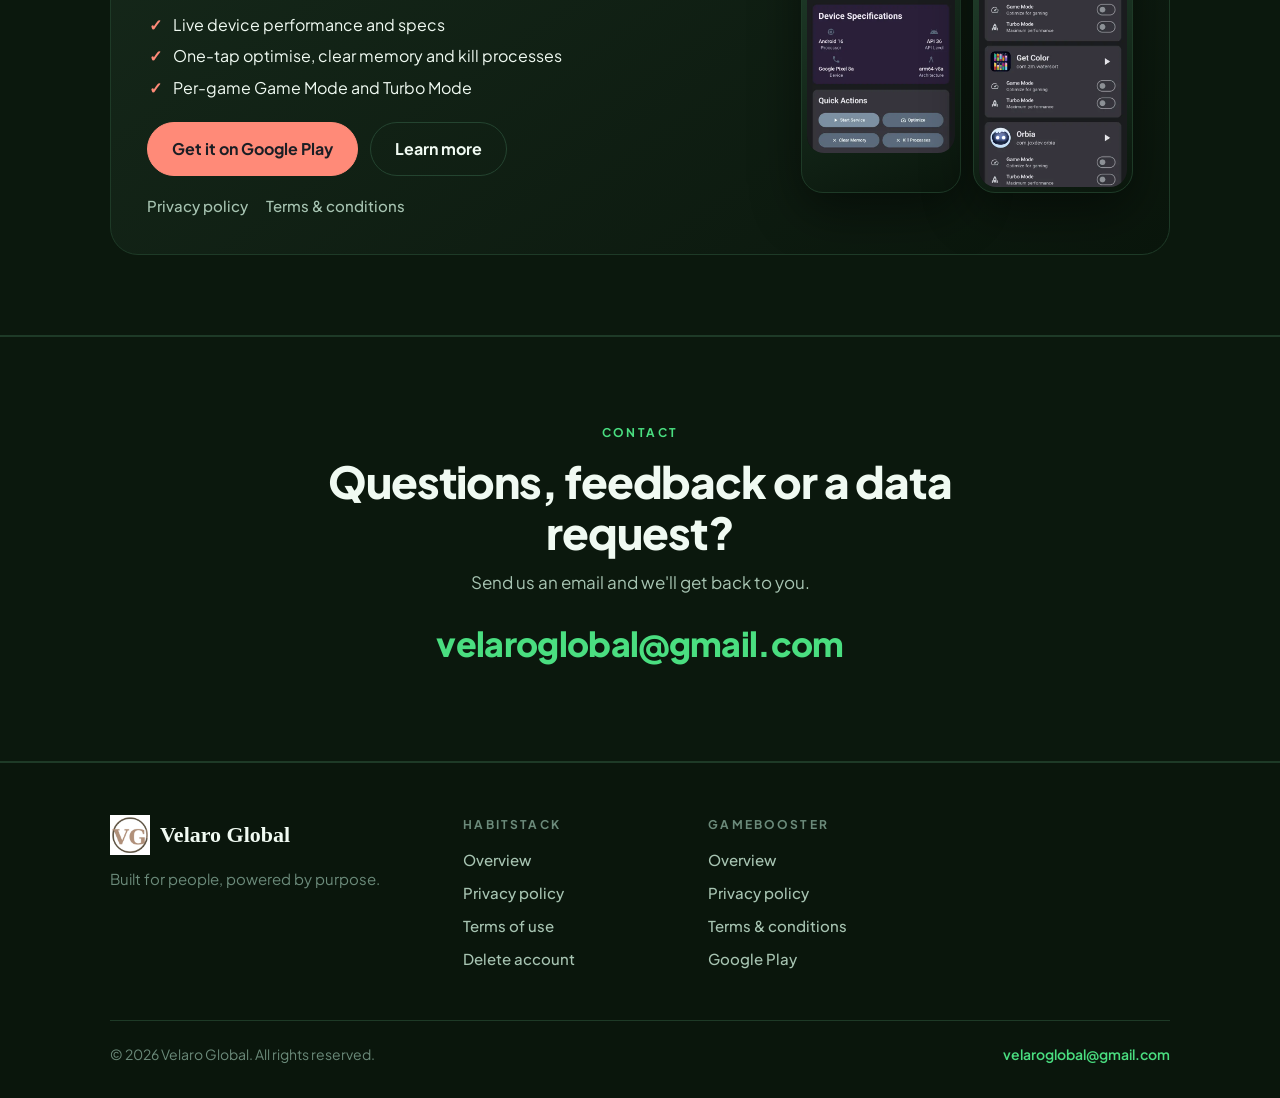
==== commit e64b8663: "Show the original logo as is and trim navigation - Logo: the original favicon-512x512.png shown unmo" ====
--- a/index.html
+++ b/index.html
@@ -24,29 +24,21 @@
   <a class="skip" href="#main">Skip to content</a>
   <header class="site-header">
     <div class="wrap">
-      <a class="brand" href="/" aria-label="Velaro Global home"><span class="vg-mark"><img src="/favicon-512x512.png" width="512" height="512" alt="" /></span><span class="wordmark">Velaro Global</span></a>
+      <a class="brand" href="/" aria-label="Velaro Global home"><img class="vg-mark" src="/favicon-512x512.png" width="512" height="512" alt="" /><span class="wordmark">Velaro Global</span></a>
       <nav class="site-nav" aria-label="Main">
-        <a href="/#apps" aria-current="page">Apps</a>
         <a href="/habitstack/">HabitStack</a>
         <a href="/gamebooster/">GameBooster</a>
-        <a href="/#about">About</a>
-        <a href="/#contact">Contact</a>
+        <a href="mailto:velaroglobal@gmail.com">Contact</a>
       </nav>
     </div>
   </header>
   <main id="main">
     <section class="hero">
       <div class="wrap">
-        <span class="vg-mark"><img src="/favicon-512x512.png" width="512" height="512" alt="" /></span>
+        <img class="vg-mark" src="/favicon-512x512.png" width="512" height="512" alt="" />
         <span class="eyebrow">Velaro Global · Android apps</span>
         <h1>Built for people,<br /><span class="grad">powered by purpose.</span></h1>
-        <p class="lede">We make small, focused Android apps that help with everyday life: building
-          habits that stick and getting the most out of your phone. No clutter, no selling your
-          data.</p>
-        <div class="actions">
-          <a class="btn" href="#apps">See our apps</a>
-          <a class="btn ghost" href="#contact">Get in touch</a>
-        </div>
+        <p class="lede">Empowering your life with impactful, user-friendly Android apps.</p>
       </div>
     </section>
 
@@ -54,9 +46,7 @@
       <div class="wrap">
         <div class="section-head">
           <span class="eyebrow">Our apps</span>
-          <h2>Thoughtfully designed, built to be used every day.</h2>
-          <p>Each app does one job well, works offline wherever it can, and is honest about what it
-            collects.</p>
+          <h2>Thoughtfully designed apps built for people.</h2>
         </div>
 
         <article class="app-card habitstack">
@@ -124,33 +114,6 @@
       </div>
     </section>
 
-    <section id="about">
-      <div class="wrap">
-        <div class="section-head">
-          <span class="eyebrow">About</span>
-          <h2>A small studio with a simple idea.</h2>
-          <p>Velaro Global is an independent studio making Android apps that earn a place on your
-            home screen. We'd rather build fewer things, and build them properly.</p>
-        </div>
-        <div class="grid three values">
-          <div class="card">
-            <h3>Respect your data</h3>
-            <p>We collect only what an app needs to work, explain it in plain language, and never
-              sell your personal data.</p>
-          </div>
-          <div class="card">
-            <h3>Simple by design</h3>
-            <p>Clear screens, sensible defaults and no dark patterns. Every feature has to justify
-              the space it takes.</p>
-          </div>
-          <div class="card">
-            <h3>Built to last</h3>
-            <p>Offline-first where it can be, light and dark themes, and regular updates based on
-              what people actually use.</p>
-          </div>
-        </div>
-      </div>
-    </section>
 
     <section id="contact" class="alt contact">
       <div class="wrap narrow">
@@ -165,9 +128,8 @@
     <div class="wrap">
       <div class="cols">
         <div class="about">
-          <a class="brand" href="/"><span class="vg-mark"><img src="/favicon-512x512.png" width="512" height="512" alt="" /></span><span class="wordmark">Velaro Global</span></a>
-          <p>Built for people, powered by purpose. Small, focused Android apps that respect your
-            time and your data.</p>
+          <a class="brand" href="/"><img class="vg-mark" src="/favicon-512x512.png" width="512" height="512" alt="" /><span class="wordmark">Velaro Global</span></a>
+          <p>Built for people, powered by purpose.</p>
         </div>
         <div>
           <h4>HabitStack</h4>
@@ -187,14 +149,6 @@
             <li><a href="https://play.google.com/store/apps/details?id=com.velaroglobal.gamebooster">Google Play</a></li>
           </ul>
         </div>
-        <div>
-          <h4>Studio</h4>
-          <ul>
-            <li><a href="/#apps">Apps</a></li>
-            <li><a href="/#about">About</a></li>
-            <li><a href="mailto:velaroglobal@gmail.com">Contact</a></li>
-          </ul>
-        </div>
       </div>
       <div class="legal-line">
         <span>&copy; 2026 Velaro Global. All rights reserved.</span>
--- a/assets/css/site.css
+++ b/assets/css/site.css
@@ -70,15 +70,11 @@
 .site-header .wrap { display: flex; align-items: center; gap: 16px; min-height: 66px; }
 .brand { display: flex; align-items: center; gap: 10px; color: var(--ink); font-weight: 800; font-size: 19px; letter-spacing: -0.02em; white-space: nowrap; }
 .brand:hover { text-decoration: none; }
-.brand .vg-mark { width: 38px; height: 38px; }
+.brand .vg-mark { width: 40px; height: 40px; flex: none; }
 .brand .wordmark { font-family: var(--serif); font-weight: 700; font-size: 22px; letter-spacing: 0; }
 
-/* The original Velaro Global logo, untouched, tinted green with a colour overlay:
-   invert turns its white background black and the taupe mark light, the green layer
-   multiplies over it, and `screen` drops the black against the dark page. */
-.vg-mark { position: relative; display: inline-block; flex: none; isolation: isolate; mix-blend-mode: screen; border-radius: 50%; overflow: hidden; }
-.vg-mark img { width: 100%; height: 100%; filter: grayscale(1) invert(1) brightness(1.9) contrast(1.25); }
-.vg-mark::after { content: ""; position: absolute; inset: 0; background: linear-gradient(135deg, var(--accent-2), var(--accent) 55%, #3ccf7e); mix-blend-mode: multiply; }
+/* The Velaro Global logo is the original file (favicon-512x512.png), shown as is. */
+.vg-mark { display: inline-block; }
 .site-nav { margin-left: auto; display: flex; gap: 4px 22px; flex-wrap: wrap; justify-content: flex-end; }
 .site-nav a { color: var(--muted); font-weight: 500; font-size: 15px; }
 .site-nav a:hover, .site-nav a[aria-current="page"] { color: var(--ink); text-decoration: none; }
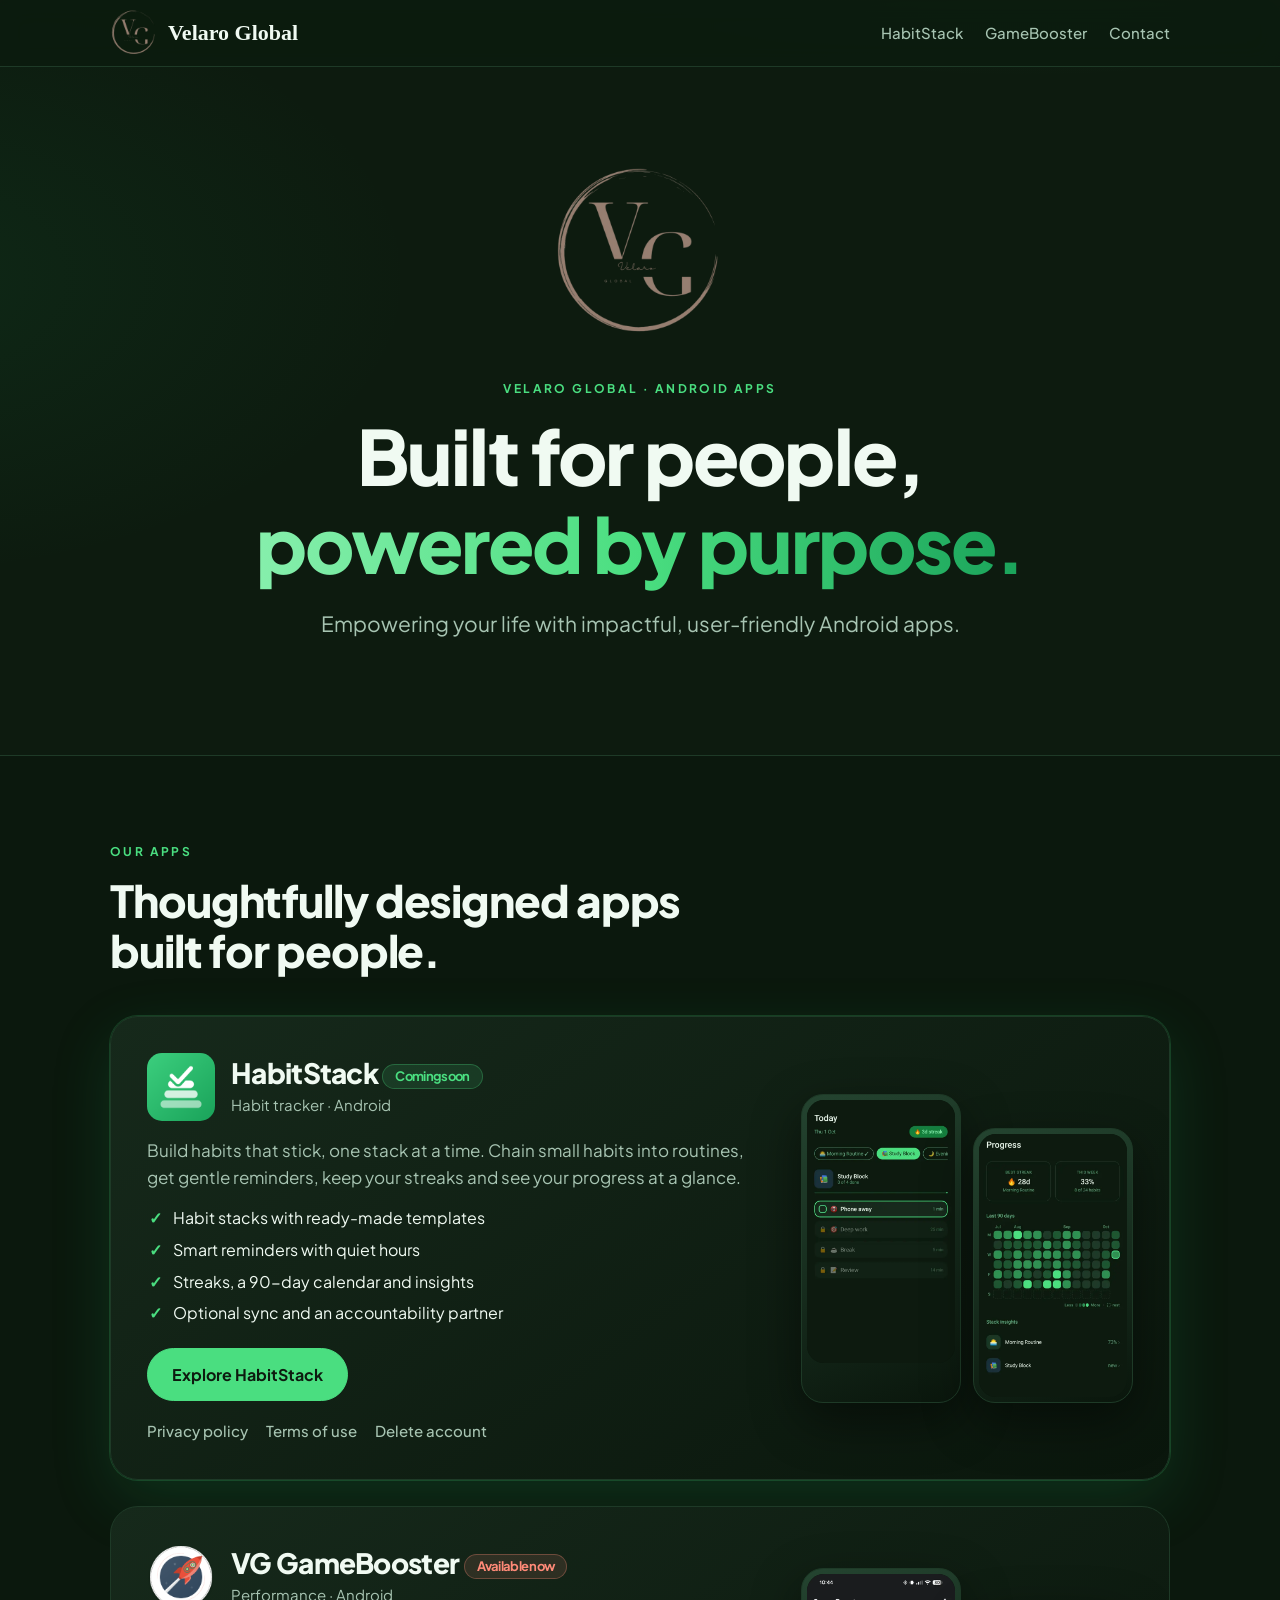
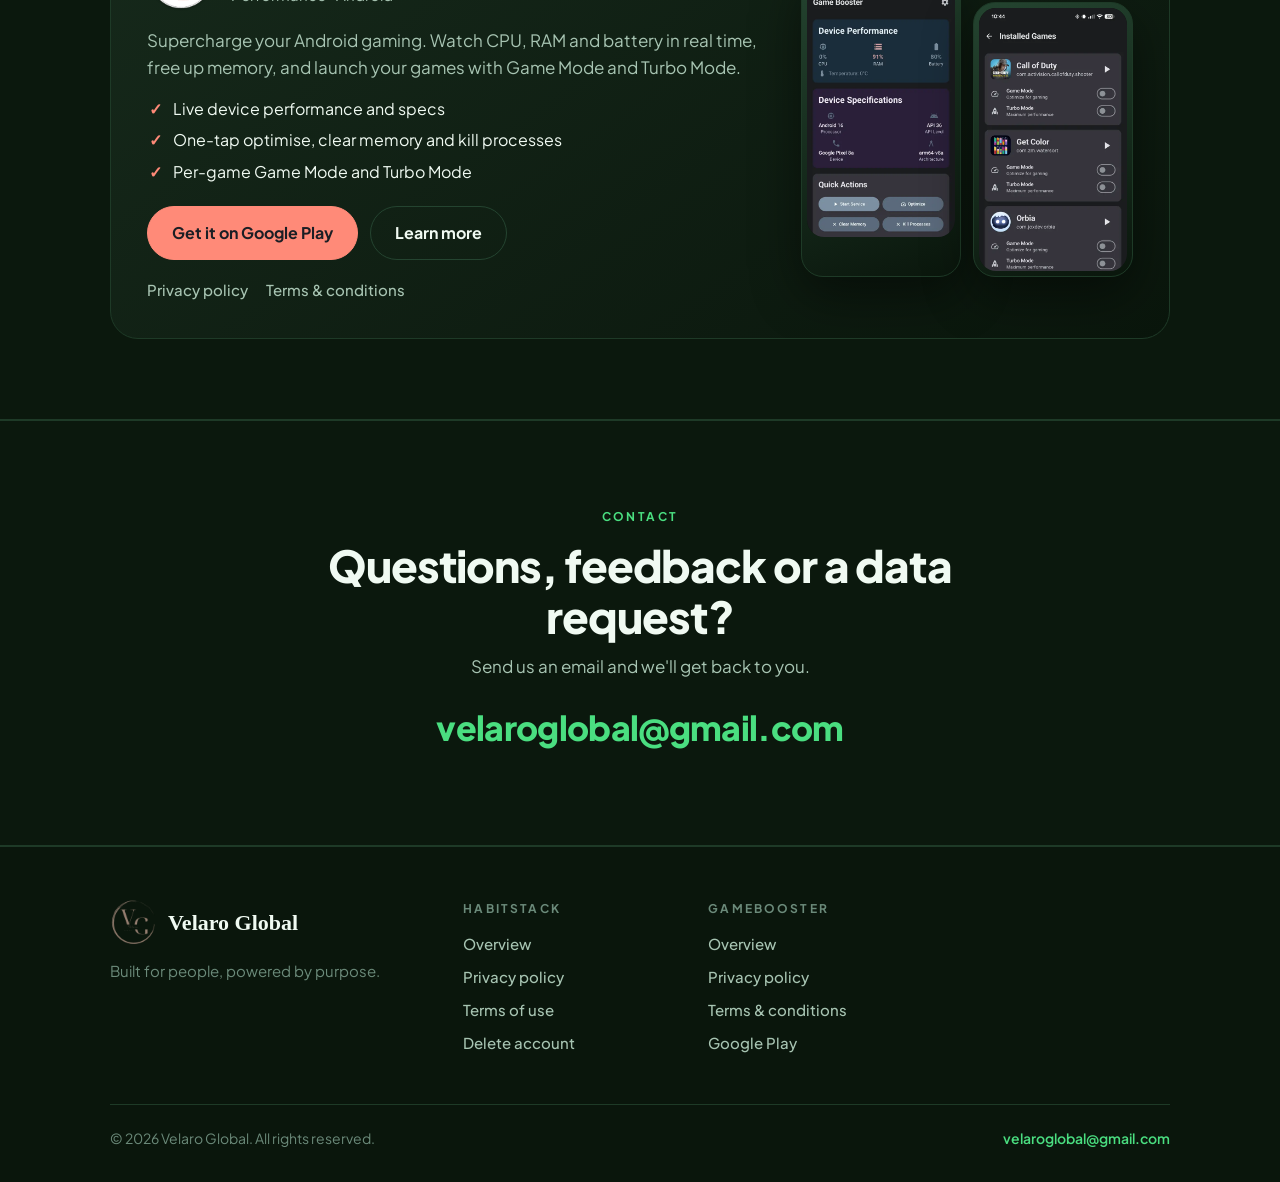
==== commit 1688e080: "Use the original VG ring logo, unchanged Adds the original Velaro Global logo (VG 2.png from the old" ====
--- a/index.html
+++ b/index.html
@@ -14,7 +14,7 @@
 <meta property="og:title" content="Velaro Global — apps built for people, powered by purpose" />
 <meta property="og:description" content="Velaro Global makes thoughtfully designed Android apps: HabitStack, a habit tracker built on habit stacking, and VG GameBooster." />
 <meta property="og:url" content="https://velaroglobal.com/" />
-<meta property="og:image" content="https://velaroglobal.com/favicon-512x512.png" />
+<meta property="og:image" content="https://velaroglobal.com/assets/img/vg-logo.png" />
 <link rel="preconnect" href="https://fonts.googleapis.com" />
 <link rel="preconnect" href="https://fonts.gstatic.com" crossorigin />
 <link rel="stylesheet" href="https://fonts.googleapis.com/css2?family=Old+Standard+TT:wght@400;700&family=Plus+Jakarta+Sans:wght@400;500;600;700;800&display=swap" />
@@ -24,7 +24,7 @@
   <a class="skip" href="#main">Skip to content</a>
   <header class="site-header">
     <div class="wrap">
-      <a class="brand" href="/" aria-label="Velaro Global home"><img class="vg-mark" src="/favicon-512x512.png" width="512" height="512" alt="" /><span class="wordmark">Velaro Global</span></a>
+      <a class="brand" href="/" aria-label="Velaro Global home"><img class="vg-mark" src="/assets/img/vg-logo.png" width="512" height="512" alt="" /><span class="wordmark">Velaro Global</span></a>
       <nav class="site-nav" aria-label="Main">
         <a href="/habitstack/">HabitStack</a>
         <a href="/gamebooster/">GameBooster</a>
@@ -35,7 +35,7 @@
   <main id="main">
     <section class="hero">
       <div class="wrap">
-        <img class="vg-mark" src="/favicon-512x512.png" width="512" height="512" alt="" />
+        <img class="vg-mark" src="/assets/img/vg-logo.png" width="512" height="512" alt="" />
         <span class="eyebrow">Velaro Global · Android apps</span>
         <h1>Built for people,<br /><span class="grad">powered by purpose.</span></h1>
         <p class="lede">Empowering your life with impactful, user-friendly Android apps.</p>
@@ -128,7 +128,7 @@
     <div class="wrap">
       <div class="cols">
         <div class="about">
-          <a class="brand" href="/"><img class="vg-mark" src="/favicon-512x512.png" width="512" height="512" alt="" /><span class="wordmark">Velaro Global</span></a>
+          <a class="brand" href="/"><img class="vg-mark" src="/assets/img/vg-logo.png" width="512" height="512" alt="" /><span class="wordmark">Velaro Global</span></a>
           <p>Built for people, powered by purpose.</p>
         </div>
         <div>
--- a/assets/css/site.css
+++ b/assets/css/site.css
@@ -70,10 +70,10 @@
 .site-header .wrap { display: flex; align-items: center; gap: 16px; min-height: 66px; }
 .brand { display: flex; align-items: center; gap: 10px; color: var(--ink); font-weight: 800; font-size: 19px; letter-spacing: -0.02em; white-space: nowrap; }
 .brand:hover { text-decoration: none; }
-.brand .vg-mark { width: 40px; height: 40px; flex: none; }
+.brand .vg-mark { width: 48px; height: 48px; flex: none; }
 .brand .wordmark { font-family: var(--serif); font-weight: 700; font-size: 22px; letter-spacing: 0; }
 
-/* The Velaro Global logo is the original file (favicon-512x512.png), shown as is. */
+/* The Velaro Global logo is the original file (assets/img/vg-logo.png), shown as is. */
 .vg-mark { display: inline-block; }
 .site-nav { margin-left: auto; display: flex; gap: 4px 22px; flex-wrap: wrap; justify-content: flex-end; }
 .site-nav a { color: var(--muted); font-weight: 500; font-size: 15px; }
@@ -101,7 +101,7 @@
 
 /* ── Hero ─────────────────────────────────────────────────────────────── */
 .hero { padding: 96px 0 80px; text-align: center; }
-.hero .vg-mark { display: block; width: 96px; height: 96px; margin: 0 auto 30px; }
+.hero .vg-mark { display: block; width: 180px; height: 180px; margin: 0 auto 30px; }
 .hero h1 { font-size: clamp(40px, 7.4vw, 76px); margin-bottom: 20px; }
 .hero .lede { font-size: clamp(18px, 2.4vw, 21px); color: var(--muted); max-width: 640px; margin: 0 auto 34px; }
 .actions { display: flex; gap: 12px; justify-content: center; flex-wrap: wrap; }
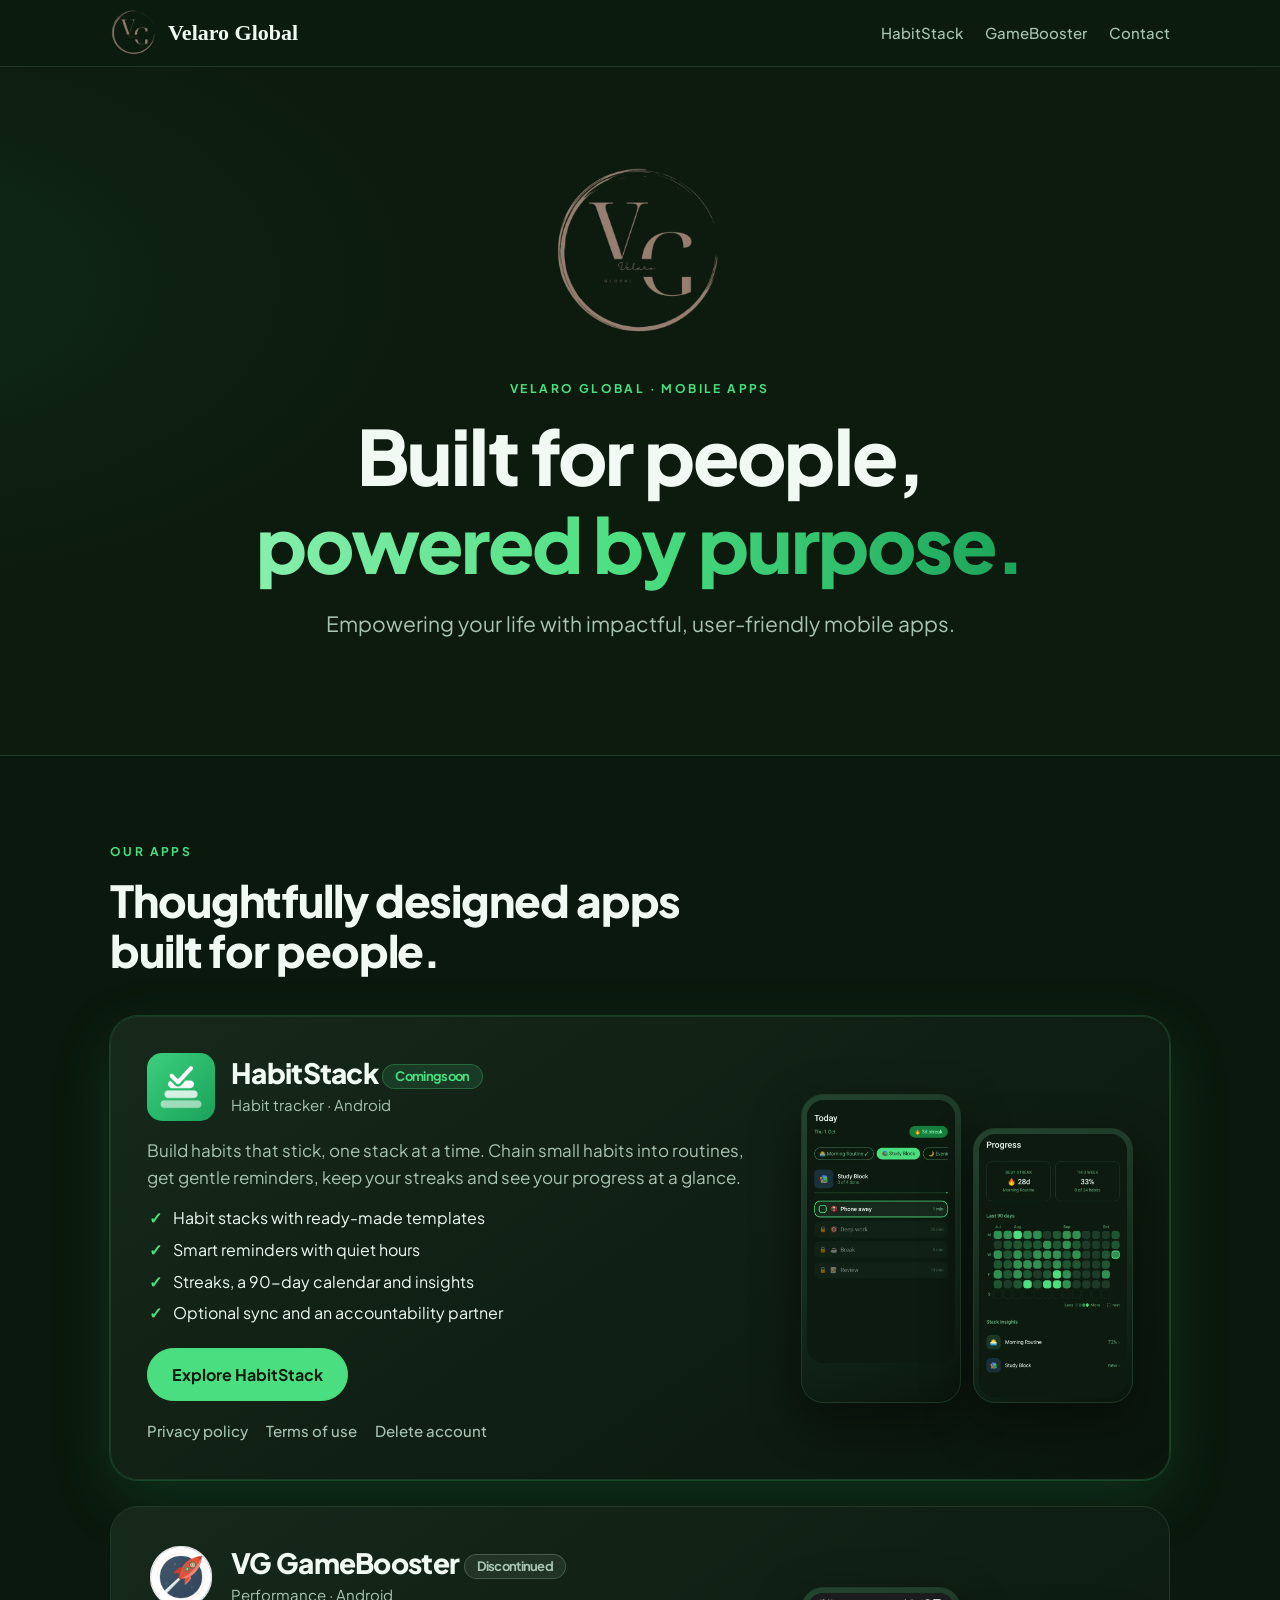
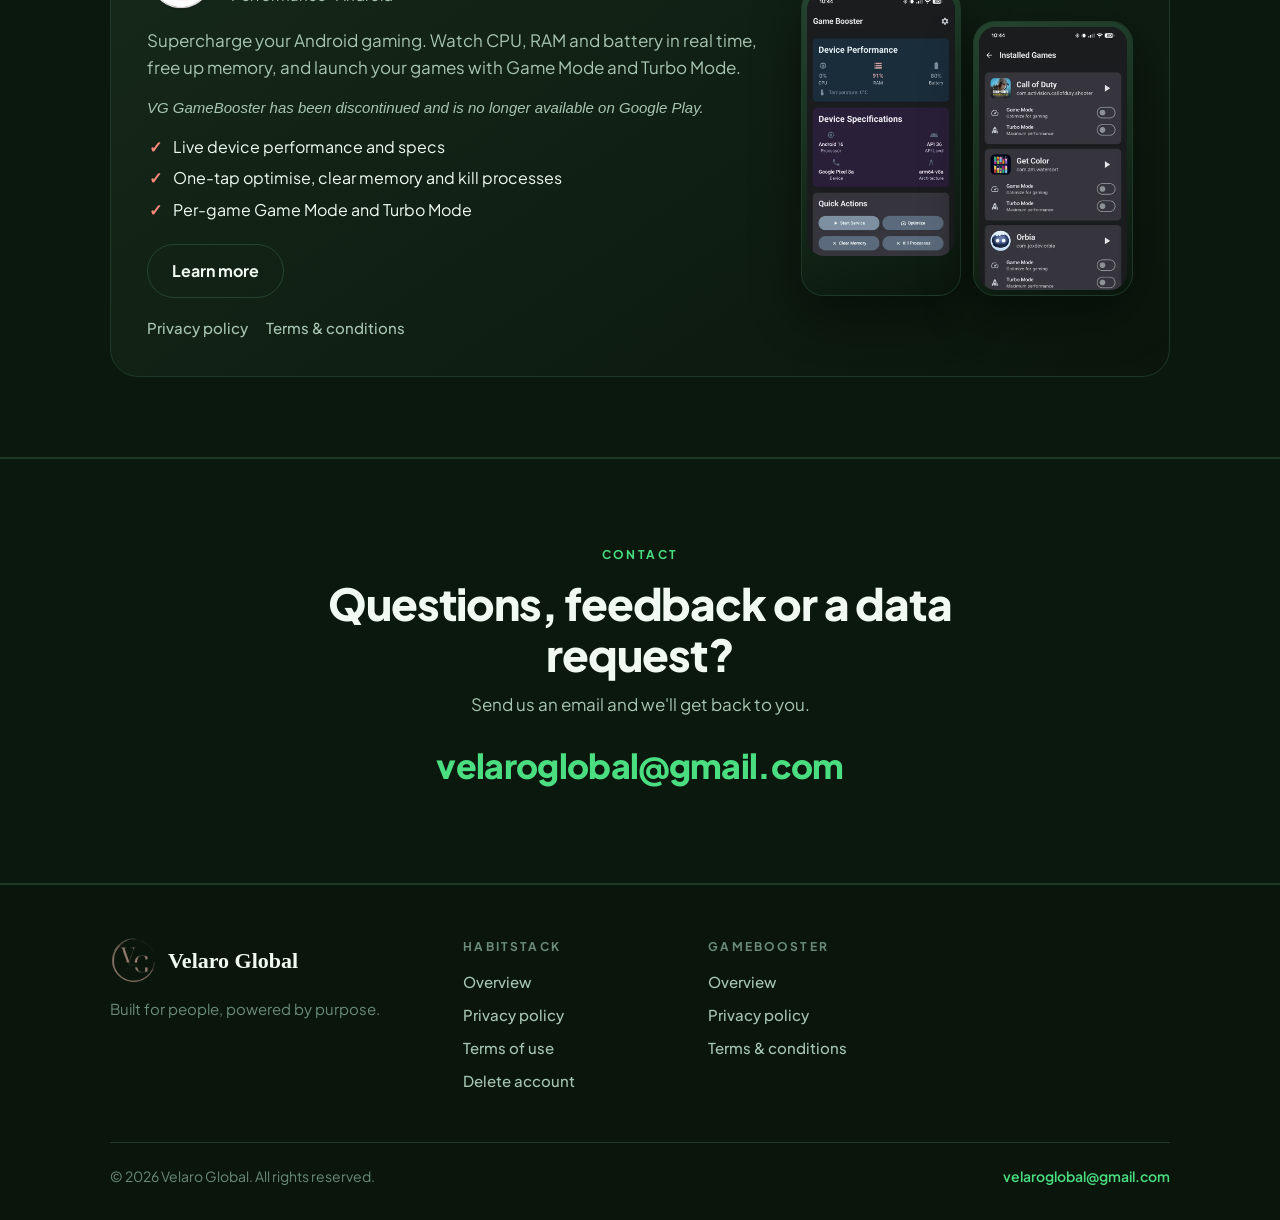
==== commit cdb58120: "Mark VG GameBooster as discontinued, say mobile apps VG GameBooster is no longer on Google Play: sho" ====
--- a/index.html
+++ b/index.html
@@ -4,7 +4,7 @@
 <meta charset="utf-8" />
 <meta name="viewport" content="width=device-width, initial-scale=1" />
 <title>Velaro Global — apps built for people, powered by purpose</title>
-<meta name="description" content="Velaro Global makes thoughtfully designed Android apps: HabitStack, a habit tracker built on habit stacking, and VG GameBooster." />
+<meta name="description" content="Velaro Global makes thoughtfully designed mobile apps: HabitStack, a habit tracker built on habit stacking, and VG GameBooster." />
 <meta name="theme-color" content="#0d1b0f" />
 <link rel="canonical" href="https://velaroglobal.com/" />
 <link rel="icon" type="image/png" href="/favicon-32x32.png" />
@@ -12,7 +12,7 @@
 <meta property="og:site_name" content="Velaro Global" />
 <meta property="og:type" content="website" />
 <meta property="og:title" content="Velaro Global — apps built for people, powered by purpose" />
-<meta property="og:description" content="Velaro Global makes thoughtfully designed Android apps: HabitStack, a habit tracker built on habit stacking, and VG GameBooster." />
+<meta property="og:description" content="Velaro Global makes thoughtfully designed mobile apps: HabitStack, a habit tracker built on habit stacking, and VG GameBooster." />
 <meta property="og:url" content="https://velaroglobal.com/" />
 <meta property="og:image" content="https://velaroglobal.com/assets/img/vg-logo.png" />
 <link rel="preconnect" href="https://fonts.googleapis.com" />
@@ -36,9 +36,9 @@
     <section class="hero">
       <div class="wrap">
         <img class="vg-mark" src="/assets/img/vg-logo.png" width="512" height="512" alt="" />
-        <span class="eyebrow">Velaro Global · Android apps</span>
+        <span class="eyebrow">Velaro Global · Mobile apps</span>
         <h1>Built for people,<br /><span class="grad">powered by purpose.</span></h1>
-        <p class="lede">Empowering your life with impactful, user-friendly Android apps.</p>
+        <p class="lede">Empowering your life with impactful, user-friendly mobile apps.</p>
       </div>
     </section>
 
@@ -86,19 +86,19 @@
             <div class="app-head">
               <img src="/gamebooster/icon.png" width="68" height="68" alt="VG GameBooster icon" />
               <div>
-                <h3>VG GameBooster <span class="pill live">Available now</span></h3>
+                <h3>VG GameBooster <span class="pill off">Discontinued</span></h3>
                 <p class="tag">Performance · Android</p>
               </div>
             </div>
             <p>Supercharge your Android gaming. Watch CPU, RAM and battery in real time, free up
               memory, and launch your games with Game Mode and Turbo Mode.</p>
+            <p class="note">VG GameBooster has been discontinued and is no longer available on Google Play.</p>
             <ul class="points">
               <li>Live device performance and specs</li>
               <li>One-tap optimise, clear memory and kill processes</li>
               <li>Per-game Game Mode and Turbo Mode</li>
             </ul>
             <div class="actions" style="justify-content:flex-start">
-              <a class="btn rocket" href="https://play.google.com/store/apps/details?id=com.velaroglobal.gamebooster">Get it on Google Play</a>
               <a class="btn ghost" href="/gamebooster/">Learn more</a>
             </div>
             <div class="links">
@@ -146,7 +146,6 @@
             <li><a href="/gamebooster/">Overview</a></li>
             <li><a href="/privacy-policy.html">Privacy policy</a></li>
             <li><a href="/terms.html">Terms &amp; conditions</a></li>
-            <li><a href="https://play.google.com/store/apps/details?id=com.velaroglobal.gamebooster">Google Play</a></li>
           </ul>
         </div>
       </div>
--- a/assets/css/site.css
+++ b/assets/css/site.css
@@ -126,6 +126,8 @@
   vertical-align: middle; white-space: nowrap;
 }
 .pill.live { background: rgba(255, 138, 120, 0.12); color: var(--rocket); border-color: rgba(255, 138, 120, 0.3); }
+.pill.off { background: rgba(167, 196, 178, 0.10); color: var(--muted); border-color: rgba(167, 196, 178, 0.28); }
+.note { color: var(--muted); font-size: 15px; font-style: italic; }
 
 /* ── Product hero (app pages) ─────────────────────────────────────────── */
 .product-hero { padding: 80px 0 64px; }
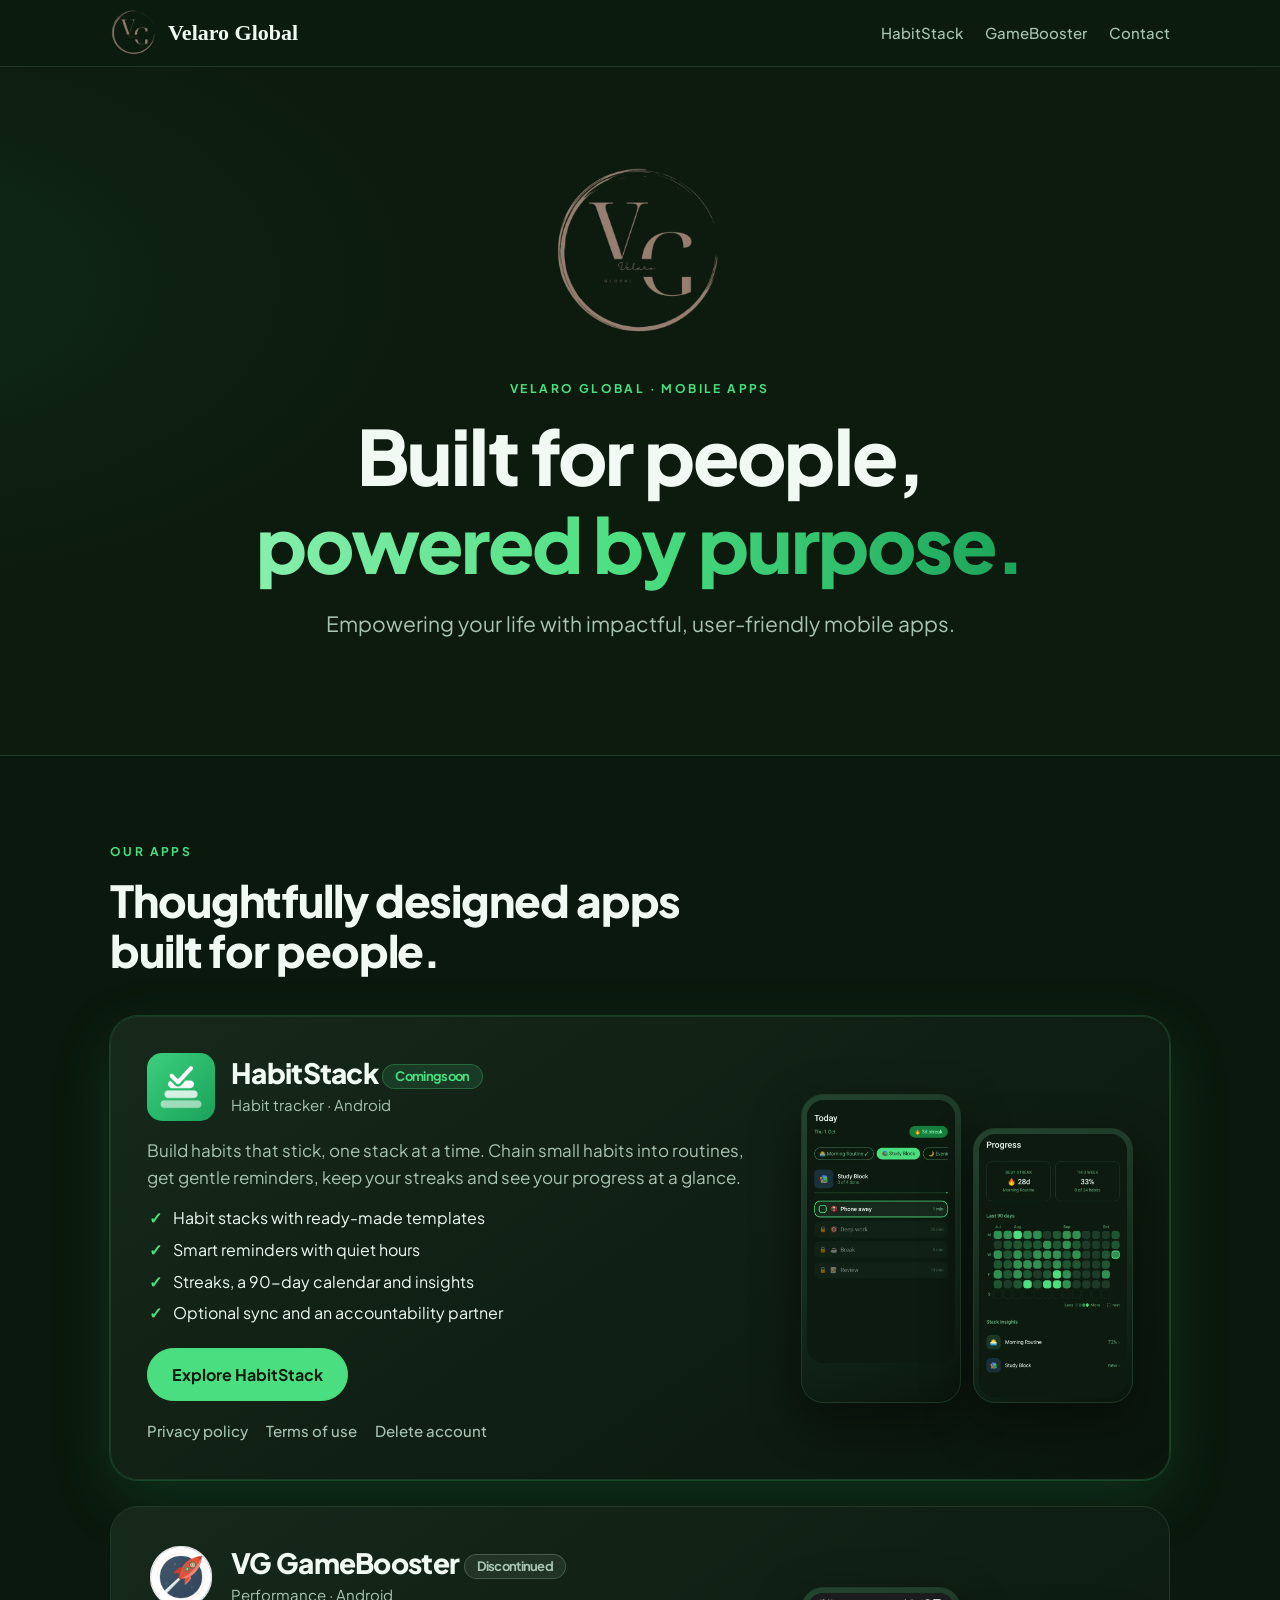
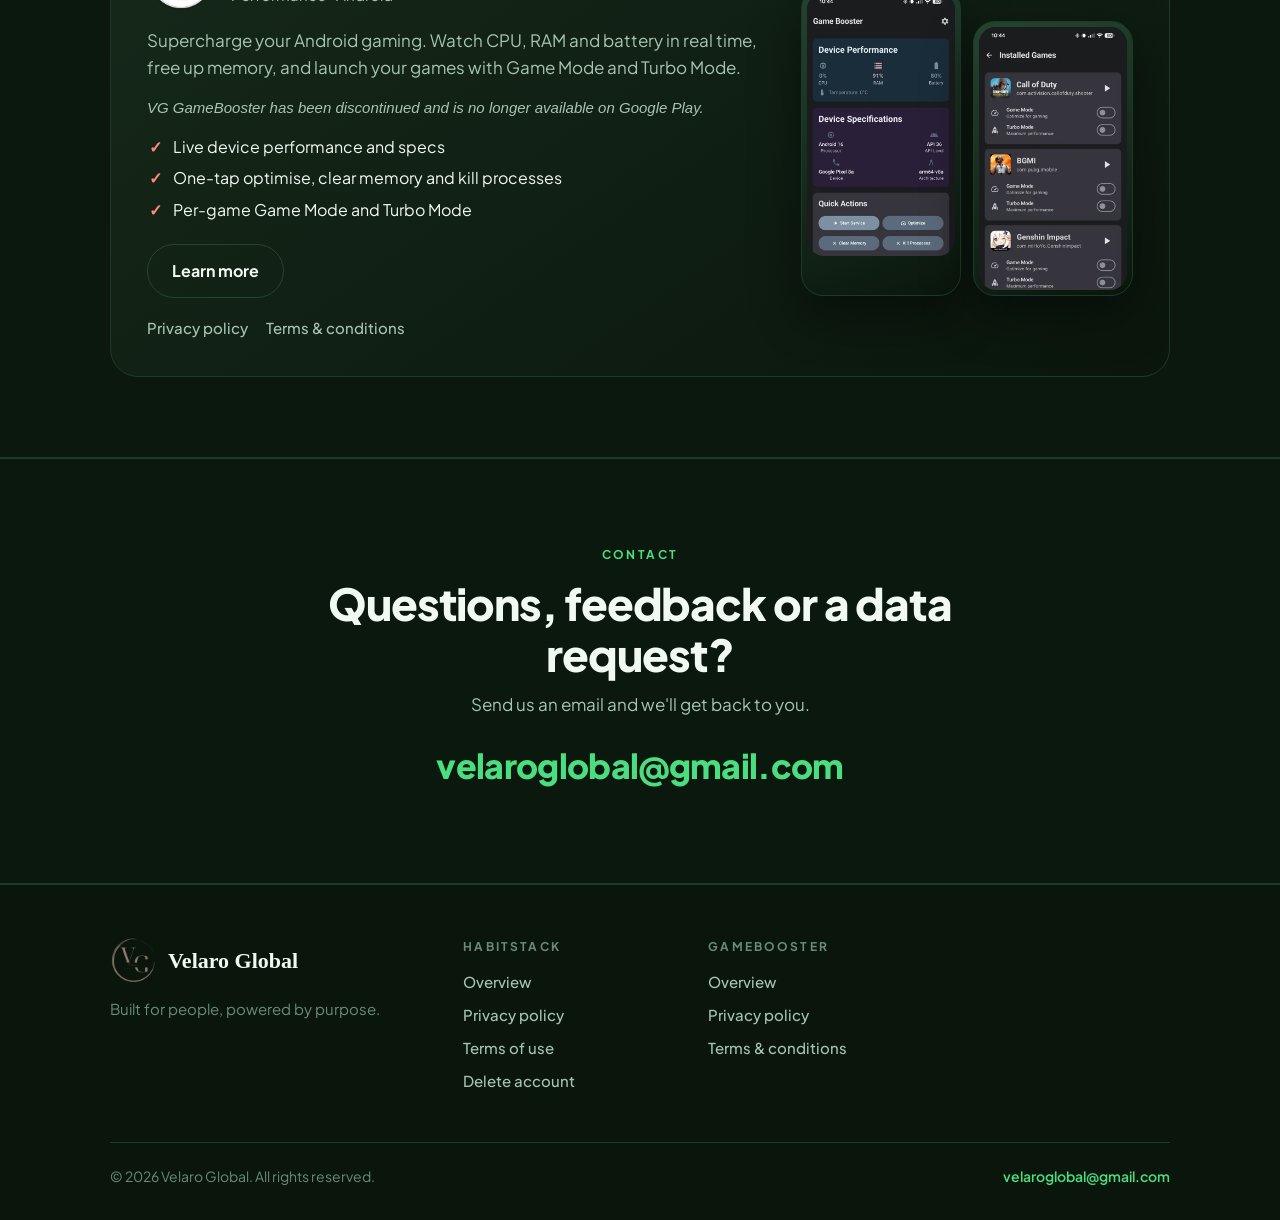
==== commit 1de56968: "Rename the edited GameBooster screenshots so caches fetch them Browsers and Cloudflare kept serving " ====
--- a/index.html
+++ b/index.html
@@ -108,7 +108,7 @@
           </div>
           <div class="app-shots">
             <div class="phone"><img src="/gamebooster/screenshots/1.webp" width="540" height="960" loading="lazy" alt="VG GameBooster home screen" /></div>
-            <div class="phone"><img src="/gamebooster/screenshots/3.webp" width="540" height="960" loading="lazy" alt="VG GameBooster installed games screen" /></div>
+            <div class="phone"><img src="/gamebooster/screenshots/installed-games-v2.webp" width="540" height="960" loading="lazy" alt="VG GameBooster installed games screen" /></div>
           </div>
         </article>
       </div>
